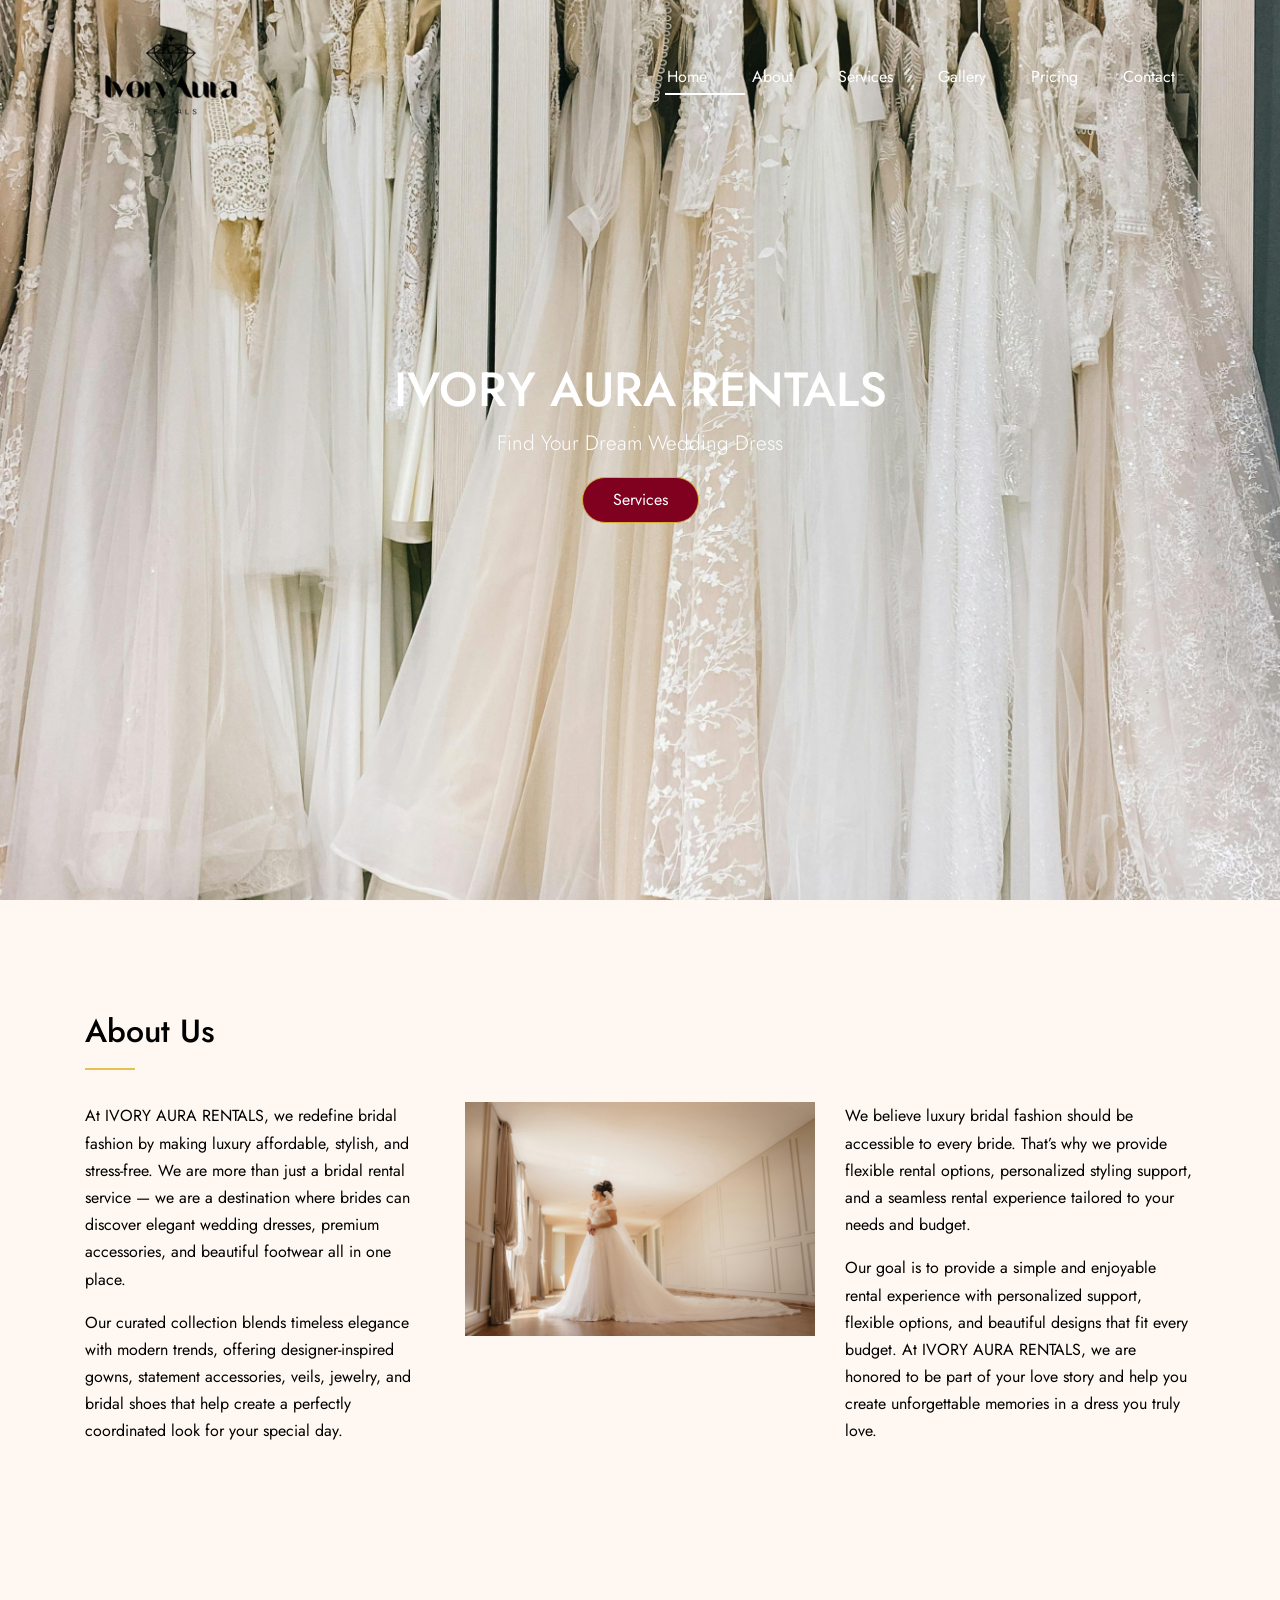
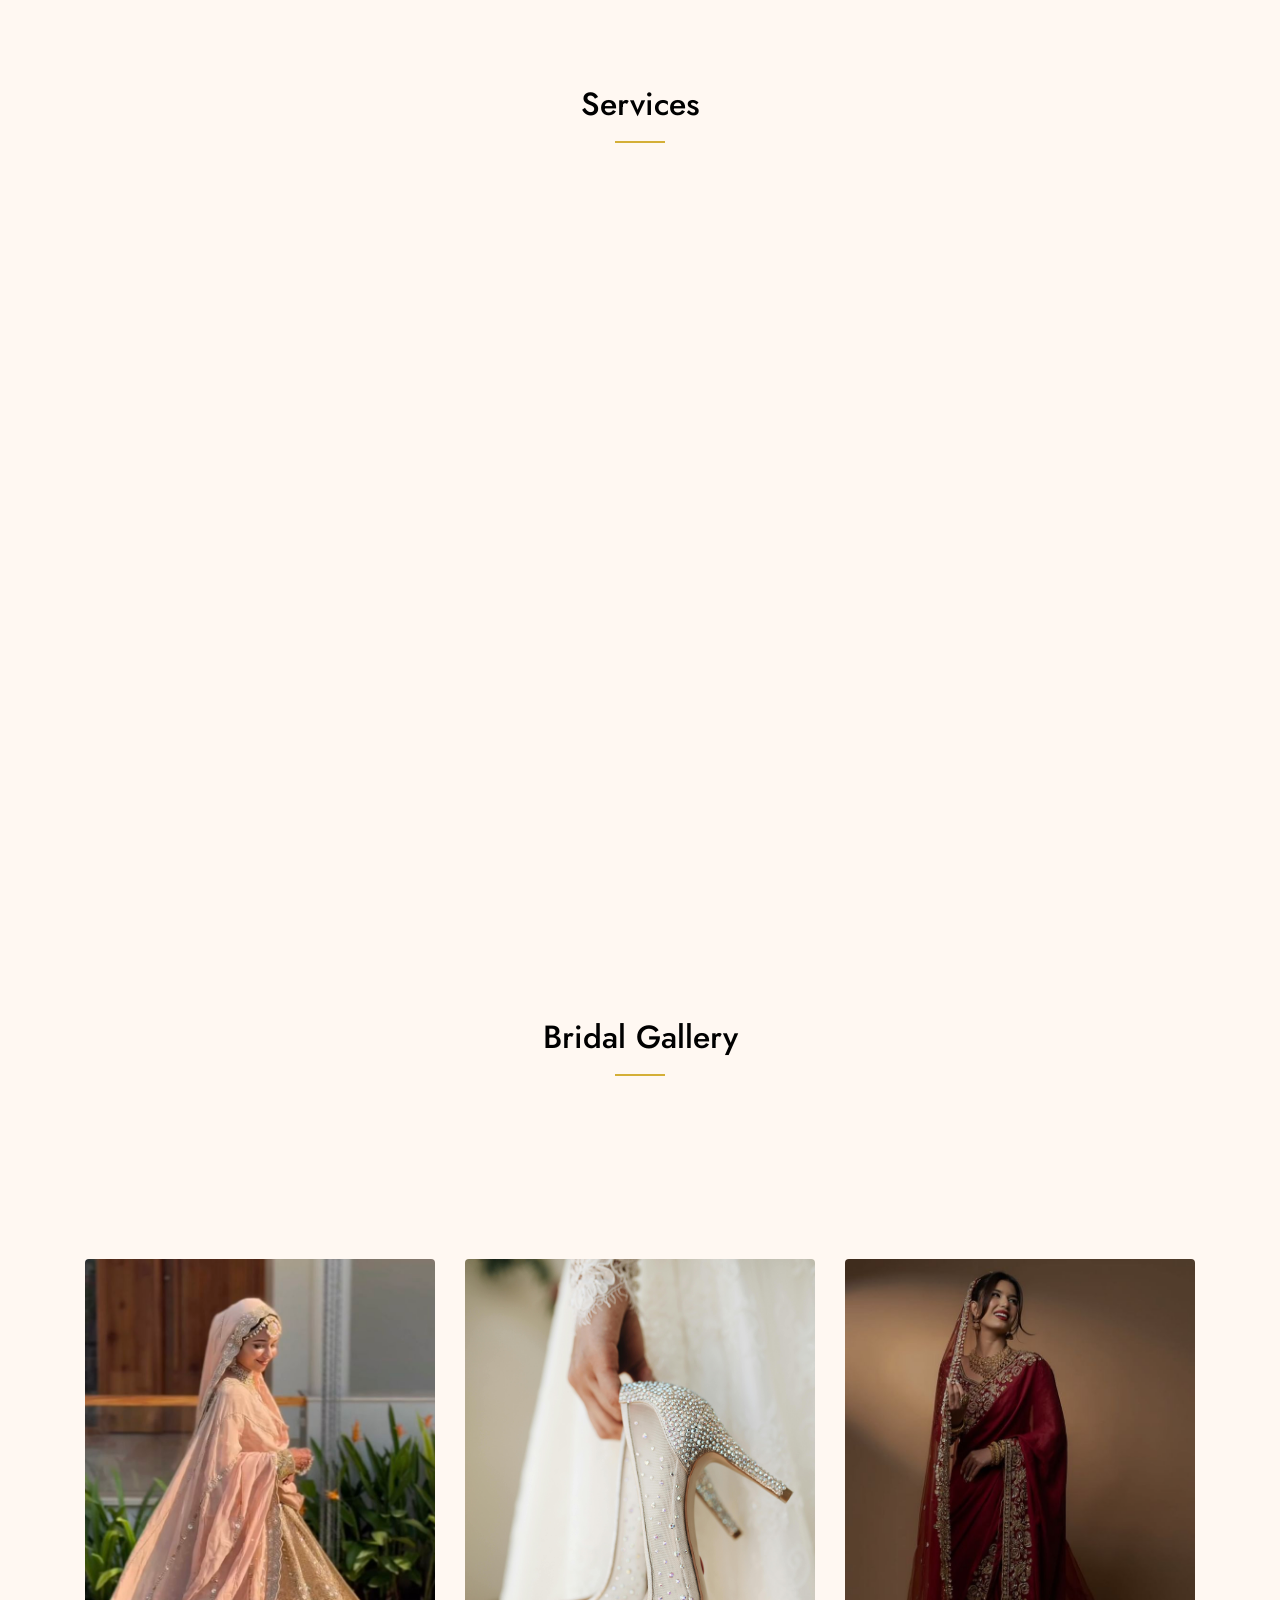
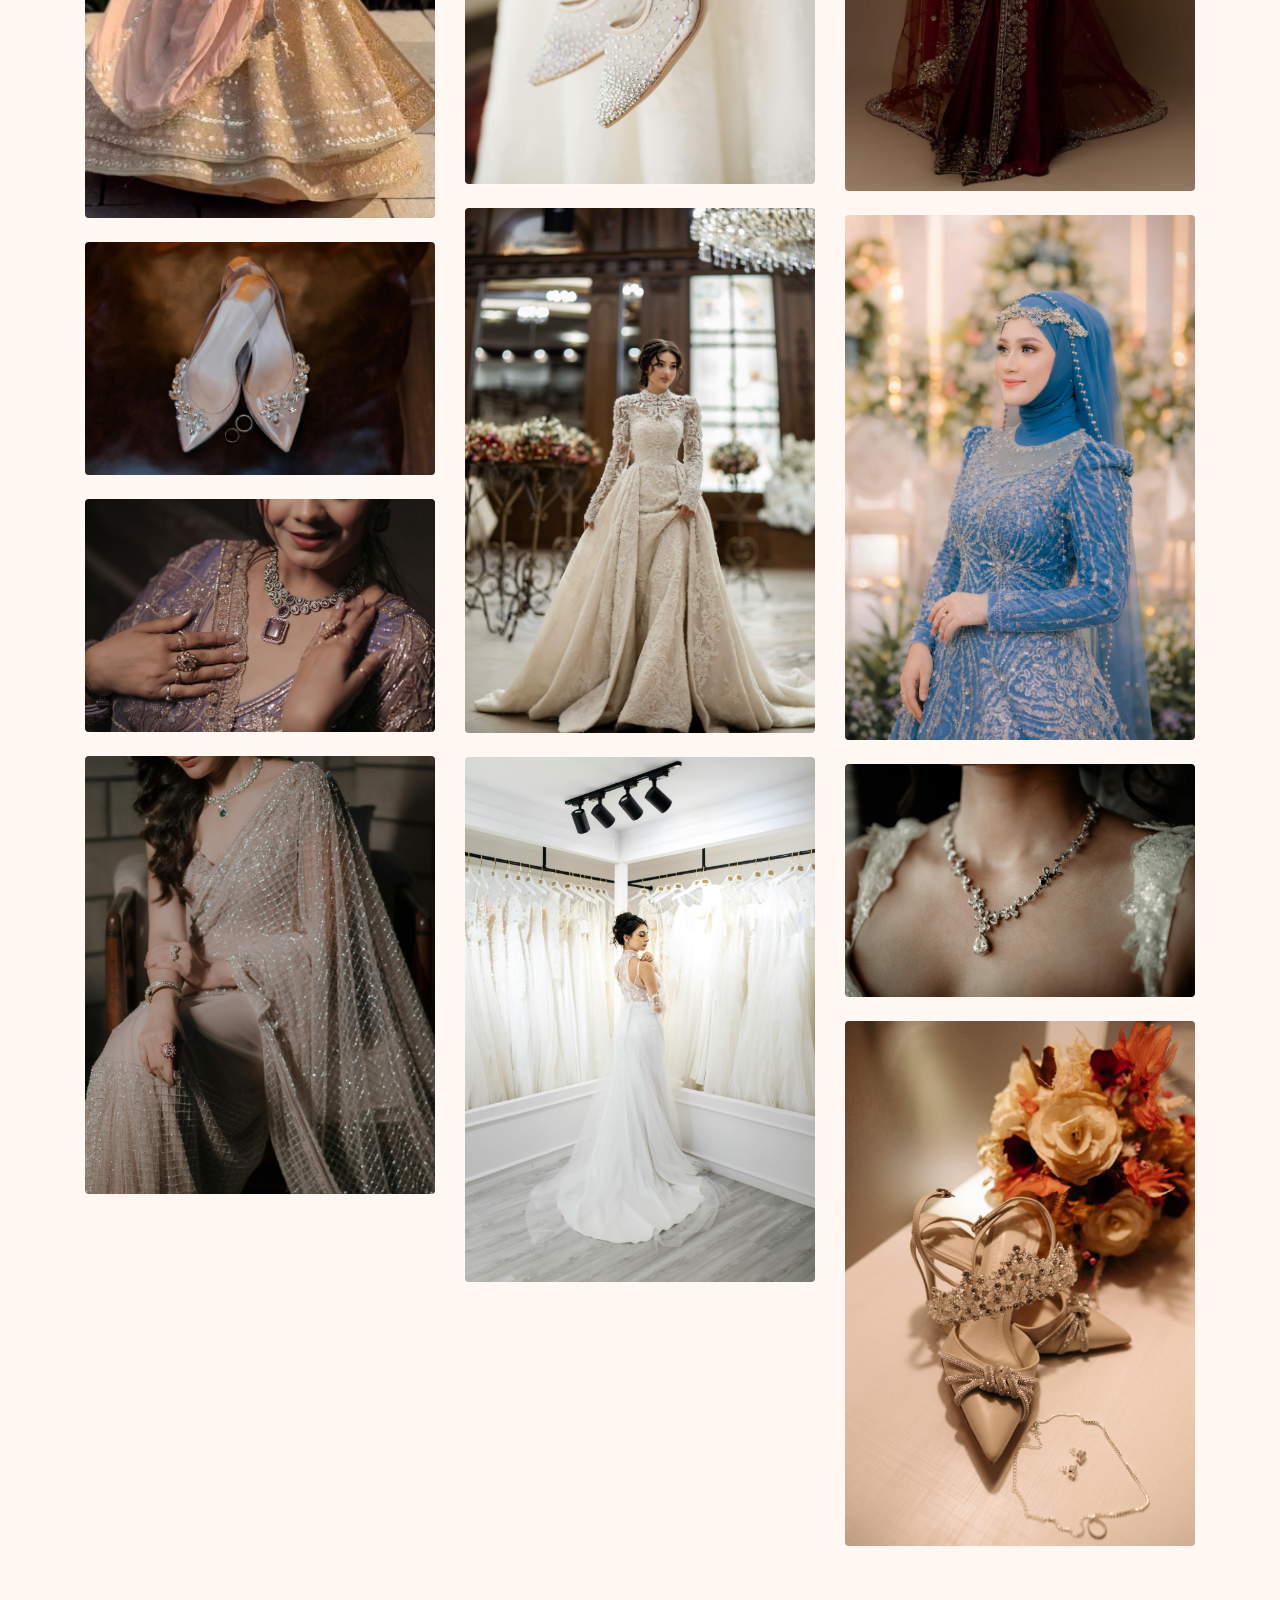
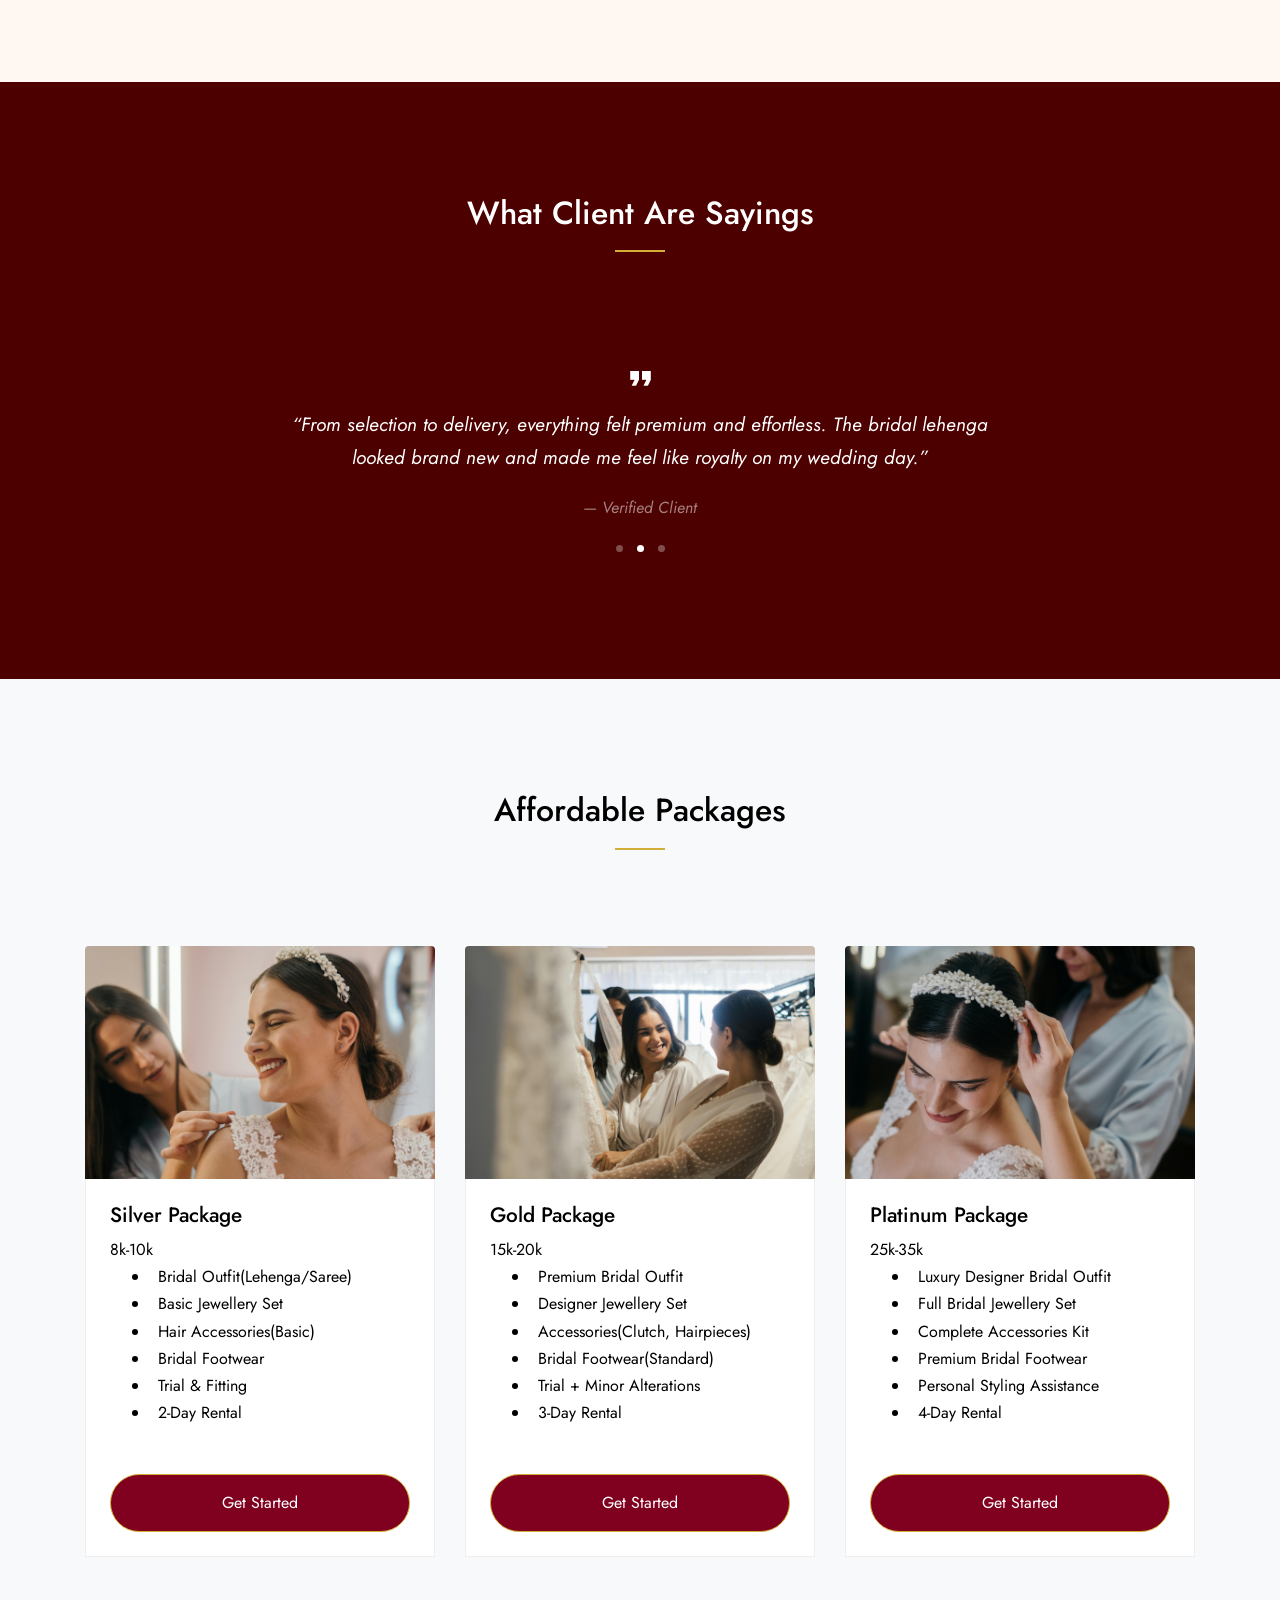
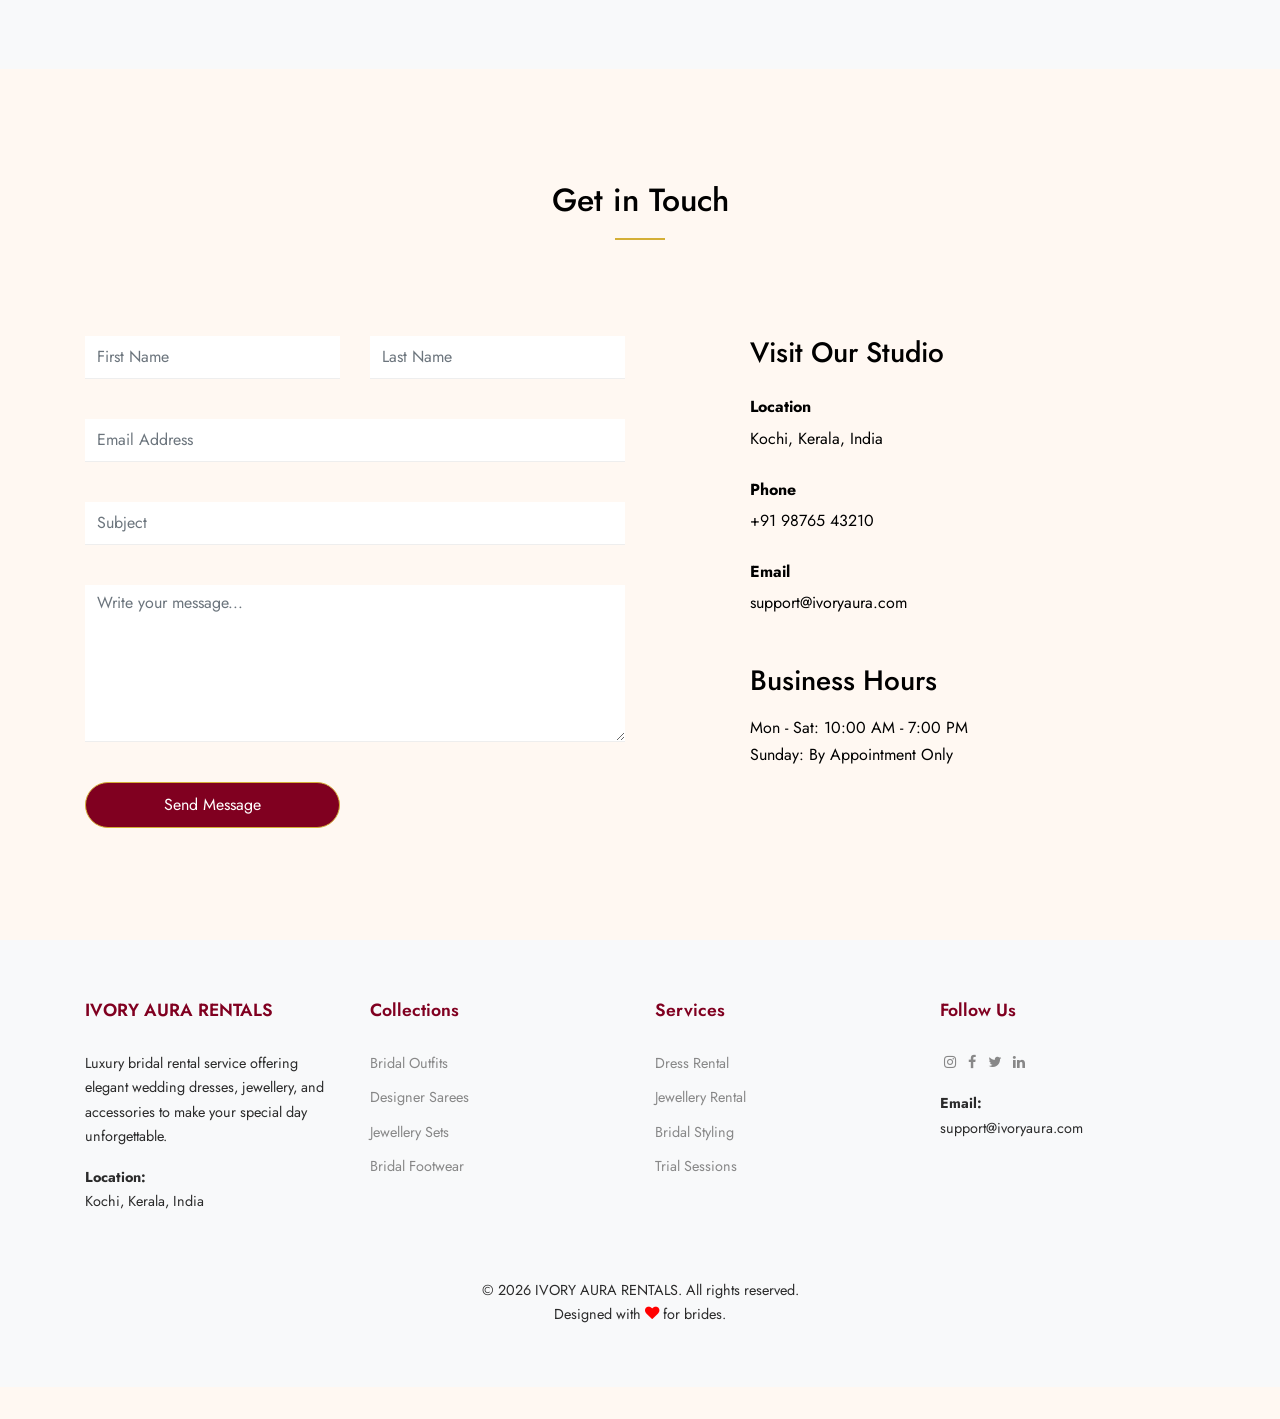
==== index.html @ ff96d2a5 "First commit" ====
<!doctype html>
<html lang="en">
  <head>
    <title>IVORY AURA RENTALS</title>
    <meta charset="utf-8">
    <meta name="viewport" content="width=device-width, initial-scale=1, shrink-to-fit=no">
    
    <link href="https://fonts.googleapis.com/css2?family=Jost:wght@400;700;900&display=swap" rel="stylesheet">
    <link rel="stylesheet" href="fonts/icomoon/style.css">

    <link rel="stylesheet" href="css/bootstrap/bootstrap.css">
    <link rel="stylesheet" href="css/jquery-ui.css">
    <link rel="stylesheet" href="css/owl.carousel.min.css">
    <link rel="stylesheet" href="css/owl.theme.default.min.css">
    <link rel="stylesheet" href="css/owl.theme.default.min.css">

    <link rel="stylesheet" href="css/jquery.fancybox.min.css">

    <link rel="stylesheet" href="css/bootstrap-datepicker.css">

    <link rel="stylesheet" href="fonts/flaticon/font/flaticon.css">

    <link rel="stylesheet" href="css/aos.css">

    <link rel="stylesheet" href="css/style.css">
    
  </head>
  <body data-spy="scroll" data-target=".site-navbar-target" data-offset="300">
  

  <div id="overlayer"></div>
  <div class="loader">
    <div class="spinner-border text-primary" role="status">
      <span class="sr-only">Loading...</span>
    </div>
  </div>


  <div class="site-wrap">

    <div class="site-mobile-menu site-navbar-target">
      <div class="site-mobile-menu-header">
        <div class="site-mobile-menu-close mt-3">
          <span class="icon-close2 js-menu-toggle"></span>
        </div>
      </div>
      <div class="site-mobile-menu-body"></div>
    </div>
   
    <header class="site-navbar py-4 js-sticky-header site-navbar-target" role="banner">

      <div class="container">
        <div class="row align-items-center justify-content-center">

          <div class="col-4">
            <h1 class="m-0 site-logo"><a href="index.html"> <img src="images/logo.png" width="150px"></a></h1>
          </div>

          <div class="col-8">
            <nav class="site-navigation position-relative text-right" role="navigation">
              <ul class="site-menu main-menu js-clone-nav mr-auto d-none d-lg-block">
                <li><a href="#home-section" class="nav-link">Home</a></li>
                <li><a href="#about-section" class="nav-link">About</a></li>
                <li><a href="#services-section" class="nav-link">Services</a></li>
                <li><a href="#projects-section" class="nav-link">Gallery</a></li>
                <li><a href="#blog-section" class="nav-link">Pricing</a></li>
                <li><a href="#contact-section" class="nav-link">Contact</a></li>
              </ul>
            </nav>


            <a href="#" class="d-inline-block d-lg-none site-menu-toggle js-menu-toggle float-right"><span class="icon-menu h3"></span></a>

          </div>

        
        </div>
      </div>
      
    </header>


    <div class="site-blocks-cover overlay bg-light" style="background-image: url('images/hero_bg_1.jpg'); " id="home-section">

      <div class="container">
        <div class="row justify-content-center">

          <div class="col-12 text-center align-self-center text-intro">
            <div class="row justify-content-center">
              <div class="col-lg-8">
                <h1 class="text-white" data-aos="fade-up" data-aos-delay="">IVORY AURA RENTALS</h1>
                <p class="lead text-white" data-aos="fade-up" data-aos-delay="100">Find Your Dream Wedding Dress</p>
                <p data-aos="fade-up" data-aos-delay="200"><a href="#services-section" class="btn smoothscroll btn-primary">Services</a></p>

              </div>
            </div>
          </div>
            
        </div>
      </div>

    </div>  

    

    <div class="site-section" id="about-section">
      <div class="container">
        <div class="row ">
          <div class="col-12 mb-4 position-relative">
            <h2 class="section-title">About Us</h2>
          </div>
          <div class="col-lg-4">
            <p>At IVORY AURA RENTALS, we redefine bridal fashion by making luxury affordable, stylish, and stress-free. We are more than just a bridal rental service — we are a destination where brides can discover elegant wedding dresses, premium accessories, and beautiful footwear all in one place.</p>

            <p>Our curated collection blends timeless elegance with modern trends, offering designer-inspired gowns, statement accessories, veils, jewelry, and bridal shoes that help create a perfectly coordinated look for your special day.</p>
          </div>
          <div class="col-lg-4">
            <img src="images/about.jpg" alt="Image" class="img-fluid">
          </div>
          <div class="col-lg-4">
            <p>We believe luxury bridal fashion should be accessible to every bride. That’s why we provide flexible rental options, personalized styling support, and a seamless rental experience tailored to your needs and budget.</p>

            <p>Our goal is to provide a simple and enjoyable rental experience with personalized support, flexible options, and beautiful designs that fit every budget. At IVORY AURA RENTALS, we are honored to be part of your love story and help you create unforgettable memories in a dress you truly love.</p>
          </div>
          
          
        </div>
      </div>
    </div>


    <div class="site-section" id="services-section">
      <div class="container">
        <div class="row ">
          <div class="col-12 mb-5 position-relative">
            <h2 class="section-title text-center mb-5">Services</h2>
          </div>
          
          <div class="col-md-6 mb-4" data-aos="fade-up" data-aos-delay="">
            <div class="service d-flex h-100">
              <div class="svg-icon">
                <img src="images/flaticon/svg/Guidance.png" alt="Image" class="img-fluid">
              </div>
              <div class="service-about">
                <h3>Bridal Care Guidance</h3>
                <p>Personalized bridal care tips to help you prepare for your big day with confidence, beauty, and comfort.</p>
              </div>
            </div>
          </div>

          <div class="col-md-6 mb-4" data-aos="fade-up" data-aos-delay="100">
            <div class="service d-flex h-100">
              <div class="svg-icon">
                <img src="images/flaticon/svg/customer.png" alt="Image" class="img-fluid">
              </div>
              <div class="service-about">
                <h3>Customer Supports</h3>
                <p>Dedicated support for bridal bookings, styling help, and wedding queries anytime you need.</p>
              </div>
            </div>
          </div>

          <div class="col-md-6 mb-4" data-aos="fade-up" data-aos-delay="">
            <div class="service d-flex h-100">
              <div class="svg-icon">
                <img src="images/flaticon/svg/Emergency.png" alt="Image" class="img-fluid">
              </div>
              <div class="service-about">
                <h3>Emergency Assistance</h3>
                <p>On-call bridal support for makeup, outfit fixes, and urgent styling needs on your wedding day.</p>
              </div>
            </div>
          </div>

          <div class="col-md-6 mb-4" data-aos="fade-up" data-aos-delay="100">
            <div class="service d-flex h-100">
              <div class="svg-icon">
                <img src="images/flaticon/svg/makeup.png" alt="Image" class="img-fluid maroon-icon">
              </div>
              <div class="service-about">
                <h3>Bridal Styling & Consultation</h3>
                <p>Expert bridal styling for makeup, jewellery, hair, and complete wedding looks.</p>
              </div>
            </div>
          </div>

          <div class="col-md-6 mb-4" data-aos="fade-up" data-aos-delay="">
            <div class="service d-flex h-100">
              <div class="svg-icon">
                <img src="images/flaticon/svg/dress.png" alt="Image" class="img-fluid">
              </div>
              <div class="service-about">
                <h3>Bridal Gown Rental</h3>
                <p>Choose from a curated collection of elegant wedding gowns designed to make you shine on your special day.</p>
              </div>
            </div>
          </div>

          <div class="col-md-6 mb-4" data-aos="fade-up" data-aos-delay="100">
            <div class="service d-flex h-100">
              <div class="svg-icon">
                <img src="images/flaticon/svg/necklace.png" alt="Image" class="img-fluid" width="100%">
              </div>
              <div class="service-about">
                <h3>Bridal Accessories</h3>
                <p>Complete your look with elegant accessories. From veils to jewelry, we offer everything you need to enhance your bridal outfit with perfect finishing touches.</p>
              </div>
            </div>
          </div>

        </div>
      </div>
    </div>


    <section class="site-section block__62272" id="projects-section">
      

      <div class="container">
        <div class="row mb-5">
          <div class="col-12 position-relative">
            <h2 class="section-title text-center mb-5">Bridal Gallery</h2>
          </div>
        </div>

        <div class="row justify-content-center mb-5" data-aos="fade">
          <div id="filters" class="filters text-center button-group col-md-7">
            <button class="btn btn-primary active" data-filter="*">All</button>
            <button class="btn btn-primary" data-filter=".web">Dresses</button>
            <button class="btn btn-primary" data-filter=".design">Jewelry</button>
            <button class="btn btn-primary" data-filter=".brand">Footwear</button>
          </div>
        </div>  
        
        <div id="posts" class="row no-gutter">
          <div class="item web col-6 col-sm-6 col-md-6 col-lg-4 col-xl-4 mb-4">
            <a href="images/img_5.jpg" class="item-wrap fancybox">
              <span class="icon-search2"></span>
              <img class="img-fluid" src="images/img_5.jpg">
            </a>
          </div>

          <div class="item brand col-6 col-sm-6 col-md-6 col-lg-4 col-xl-4 mb-4">
            <a href="images/img_6.jpg" class="item-wrap fancybox">
              <span class="icon-search2"></span>
              <img class="img-fluid" src="images/img_6.jpg">
            </a>
          </div>

          <div class="item web col-6 col-sm-6 col-md-6 col-lg-4 col-xl-4 mb-4">
            <a href="images/img_7.jpg" class="item-wrap fancybox">
              <span class="icon-search2"></span>
              <img class="img-fluid" src="images/img_7.jpg">
            </a>
          </div>

          <div class="item web col-6 col-sm-6 col-md-6 col-lg-4 col-xl-4 mb-4">
            <a href="images/img_1.jpg" class="item-wrap fancybox">
              <span class="icon-search2"></span>
              <img class="img-fluid" src="images/img_1.jpg">
            </a>
          </div>
          <div class="item web col-6 col-sm-6 col-md-6 col-lg-4 col-xl-4 mb-4">
            <a href="images/img_2.jpg" class="item-wrap fancybox">
              <span class="icon-search2"></span>
              <img class="img-fluid" src="images/img_2.jpg">
            </a>
          </div>

          <div class="item brand col-6 col-sm-6 col-md-6 col-lg-4 col-xl-4 mb-4">
            <a href="images/img_3.jpg" class="item-wrap fancybox">
              <span class="icon-search2"></span>
              <img class="img-fluid" src="images/img_3.jpg">
            </a>
          </div>

          <div class="item design col-6 col-sm-6 col-md-6 col-lg-4 col-xl-4 mb-4">

            <a href="images/img_4.jpg" class="item-wrap fancybox">
              <span class="icon-search2"></span>
              <img class="img-fluid" src="images/img_4.jpg">
            </a>

          </div>

          <div class="item design col-6 col-sm-6 col-md-6 col-lg-4 col-xl-4 mb-4">
            <a href="images/img_8.jpg" class="item-wrap fancybox">
              <span class="icon-search2"></span>
              <img class="img-fluid" src="images/img_8.jpg">
            </a>
          </div>

          <div class="item web col-6 col-sm-6 col-md-6 col-lg-4 col-xl-4 mb-4">
            <a href="images/img_9.jpg" class="item-wrap fancybox">
              <span class="icon-search2"></span>
              <img class="img-fluid" src="images/img_9.jpg">
            </a>
          </div>

          <div class="item design col-6 col-sm-6 col-md-6 col-lg-4 col-xl-4 mb-4">
            <a href="images/img_10.jpg" class="item-wrap fancybox">
              <span class="icon-search2"></span>
              <img class="img-fluid" src="images/img_10.jpg">
            </a>
          </div>

          <div class="item brand col-6 col-sm-6 col-md-6 col-lg-4 col-xl-4 mb-4">
            <a href="images/img_11.jpg" class="item-wrap fancybox">
              <span class="icon-search2"></span>
              <img class="img-fluid" src="images/img_11.jpg">
            </a>
          </div>

        </div>
      </div>

    </section>


    <section class="site-section bg-primary">
      <div class="container">
        <div class="row">
          <div class="col-12 mb-5 position-relative">
            <h2 class="section-title text-center mb-5 text-white">What Client Are Sayings</h2>
          </div>
        </div>
        <div class="owl-carousel slide-one-item">
          <div class="slide">
            <blockquote>
              <p>“The bridal outfit made my special day feel truly magical. The fit was perfect, the quality was outstanding, and the entire rental experience was smooth and stress-free.”</p>
              <p><cite>&mdash;  Happy Bride</cite></p>
            </blockquote>
          </div>
          <div class="slide">
            <blockquote>
              <p>“From selection to delivery, everything felt premium and effortless. The bridal lehenga looked brand new and made me feel like royalty on my wedding day.”</p>
              <p><cite>&mdash;  Verified Client</cite></p>
            </blockquote>
          </div>
          <div class="slide">
            <blockquote>
              <p>“I couldn’t have asked for a better bridal outfit. It was elegant, beautifully maintained, and made my wedding day unforgettable.”</p>
              <p><cite>&mdash; Bride Story</cite></p>
            </blockquote>
          </div>
        </div>
      </div>
    </section>

    
    <section class="site-section bg-light" id="blog-section">
      <div class="container">
        <div class="row">
          
          <div class="col-12 mb-5 position-relative">
            <h2 class="section-title text-center mb-5">Affordable Packages</h2>
          </div>

          <div class="col-md-6 mb-5 mb-lg-0 col-lg-4">
            <div class="blog_entry">
              <a href="single.html"><img src="images/blog_1.jpg" alt="Image" class="img-fluid"></a>
              <div class="p-4 bg-white">
                <h3><a href="single.html">Silver Package</a></h3>
              <span class="price"></span><span class="number">8k-10k</span>
                <ul class="pricing-text mb-5">
                  <li><span class="fa fa-check mr-2"></span>Bridal Outfit(Lehenga/Saree)</li>
                  <li><span class="fa fa-check mr-2"></span>Basic Jewellery Set</li>
                  <li><span class="fa fa-check mr-2"></span>Hair Accessories(Basic)</li>
                  <li><span class="fa fa-check mr-2"></span>Bridal Footwear</li>
                  <li><span class="fa fa-check mr-2"></span>Trial & Fitting</li>
                  <li><span class="fa fa-check mr-2"></span>2-Day Rental</li>
                </ul>
                 <a href="single.html" class="btn btn-primary d-block px-2 py-3">Get Started</a>
              </div>
            </div>
          </div>

          <div class="col-md-6 mb-5 mb-lg-0 col-lg-4">
            <div class="blog_entry">
              <a href="single.html"><img src="images/blog_2.jpg" alt="Image" class="img-fluid"></a>
              <div class="p-4 bg-white">
                <h3><a href="single.html">Gold Package</a></h3>
                <span class="price"></span><span class="number">15k-20k</span>
                 <ul class="pricing-text mb-5">
                  <li><span class="fa fa-check mr-2"></span>Premium Bridal Outfit</li>
                  <li><span class="fa fa-check mr-2"></span>Designer Jewellery Set</li>
                  <li><span class="fa fa-check mr-2"></span>Accessories(Clutch, Hairpieces)</li>
                  <li><span class="fa fa-check mr-2"></span>Bridal Footwear(Standard)</span></li>
                  <li><span class="fa fa-check mr-2"></span>Trial + Minor Alterations</span></li>
                   <li><span class="fa fa-check mr-2"></span>3-Day Rental</span></li>
                </ul>
                 <a href="single.html" class="btn btn-primary d-block px-2 py-3">Get Started</a>
              </div>
            </div>
          </div>

          <div class="col-md-6 mb-5 mb-lg-0 col-lg-4">
            <div class="blog_entry">
              <a href="single.html"><img src="images/blog_3.jpg" alt="Image" class="img-fluid"></a>
              <div class="p-4 bg-white">
                <h3><a href="single.html">Platinum Package</a></h3>
                <span class="price"></span><span class="number">25k-35k</span>
                
                <ul class="pricing-text mb-5">
                  <li><span class="fa fa-check mr-2"></span>Luxury Designer Bridal Outfit</li>
                  <li><span class="fa fa-check mr-2"></span>Full Bridal Jewellery Set</li>
                  <li><span class="fa fa-check mr-2"></span>Complete Accessories Kit</li>
                  <li><span class="fa fa-check mr-2"></span>Premium Bridal Footwear</li>
                  <li><span class="fa fa-check mr-2"></span>Personal Styling Assistance</li>
                  <li><span class="fa fa-check mr-2"></span>4-Day Rental</li>
                </ul>
            <a href="single.html" class="btn btn-primary d-block px-2 py-3">Get Started</a>
                
              </div>
            </div>
          </div>
        </div>
      </div>
    </section>


   <section class="site-section" id="contact-section">
  <div class="container">

    <!-- Title -->
    <div class="row">
      <div class="col-12 mb-5 position-relative">
        <h2 class="section-title text-center mb-5">Get in Touch</h2>
      </div>
    </div>

    <div class="row justify-content-between">

      <!-- Contact Form -->
      <div class="col-lg-6">
        <form action="#" class="form">

          <div class="row mb-4">
            <div class="form-group col-6">
              <input type="text" class="form-control" placeholder="First Name">
            </div>
            <div class="form-group col-6">
              <input type="text" class="form-control" placeholder="Last Name">
            </div>
          </div>

          <div class="row mb-4">
            <div class="form-group col-12">
              <input type="email" class="form-control" placeholder="Email Address">
            </div>
          </div>

          <div class="row mb-4">
            <div class="form-group col-12">
              <input type="text" class="form-control" placeholder="Subject">
            </div>
          </div>

          <div class="row mb-4">
            <div class="form-group col-12">
              <textarea class="form-control" rows="6" placeholder="Write your message..."></textarea>
            </div>
          </div>

          <div class="row">
            <div class="col-md-6">
              <input type="submit" class="btn btn-primary btn-block" value="Send Message">
            </div>
          </div>

        </form>
      </div>

      <!-- Contact Info -->
      <div class="col-lg-5">

        <h3 class="mb-4">Visit Our Studio</h3>

        <ul class="list-unstyled mb-5">
          <li class="mb-4">
            <strong class="d-block mb-1">Location</strong>
            <span>Kochi, Kerala, India</span>
          </li>

          <li class="mb-4">
            <strong class="d-block mb-1">Phone</strong>
            <span>+91 98765 43210</span>
          </li>

          <li class="mb-4">
            <strong class="d-block mb-1">Email</strong>
            <span>support@ivoryaura.com</span>
          </li>
        </ul>

        <h3 class="mb-3">Business Hours</h3>
        <ul class="list-unstyled">
          <li>Mon - Sat: 10:00 AM - 7:00 PM</li>
          <li>Sunday: By Appointment Only</li>
        </ul>

      </div>

    </div>

  </div>
</section>

   <footer class="site-section bg-light footer">
  <div class="container">

    <div class="row mb-5">

      <!-- Brand / Info -->
      <div class="col-md-3">
        <h3 class="footer-title">IVORY AURA RENTALS</h3>
        <p>
          Luxury bridal rental service offering elegant wedding dresses, jewellery,
          and accessories to make your special day unforgettable.
        </p>
        <p>
          <strong>Location:</strong><br>
          Kochi, Kerala, India
        </p>
      </div>

      <!-- Collections -->
      <div class="col-md-3">
        <h3 class="footer-title">Collections</h3>
        <ul class="list-unstyled">
          <li><a href="#">Bridal Outfits</a></li>
          <li><a href="#">Designer Sarees</a></li>
          <li><a href="#">Jewellery Sets</a></li>
          <li><a href="#">Bridal Footwear</a></li>
        </ul>
      </div>

      <!-- Services -->
      <div class="col-md-3">
        <h3 class="footer-title">Services</h3>
        <ul class="list-unstyled">
          <li><a href="#">Dress Rental</a></li>
          <li><a href="#">Jewellery Rental</a></li>
          <li><a href="#">Bridal Styling</a></li>
          <li><a href="#">Trial Sessions</a></li>
        </ul>
      </div>

      <!-- Contact / Social -->
      <div class="col-md-3">
        <h3 class="footer-title">Follow Us</h3>

        <div class="mb-3">
          <a href="#" class="social-circle m-1"><span class="icon-instagram"></span></a>
          <a href="#" class="social-circle m-1"><span class="icon-facebook"></span></a>
          <a href="#" class="social-circle m-1"><span class="icon-twitter"></span></a>
          <a href="#" class="social-circle m-1"><span class="icon-linkedin"></span></a>
        </div>

        <p>
          <strong>Email:</strong><br>
          support@ivoryaura.com
        </p>
      </div>

    </div>

    <!-- Bottom Copyright -->
    <div class="row">
      <div class="col-12 text-center">
        <p class="mb-0">
          © <script>document.write(new Date().getFullYear());</script>
          IVORY AURA RENTALS. All rights reserved. <br>
          Designed with <i class="icon-heart" style="color:red;"></i> for brides.
        </p>
      </div>
    </div>

  </div>
</footer>
  </div> <!-- .site-wrap -->

  <script src="js/jquery-3.3.1.min.js"></script>
  <script src="js/jquery-ui.js"></script>
  <script src="js/popper.min.js"></script>
  <script src="js/bootstrap.min.js"></script>
  <script src="js/owl.carousel.min.js"></script>
  <script src="js/jquery.easing.1.3.js"></script>
  <script src="js/aos.js"></script>
  <script src="js/jquery.fancybox.min.js"></script>
  <script src="js/jquery.sticky.js"></script>
  <script src="js/isotope.pkgd.min.js"></script>

  
  <script src="js/main.js"></script>
  </body>
</html>
---- fonts/icomoon/style.css ----
@font-face {
  font-family: 'icomoon';
  src:  url('fonts/icomoon.eot?10si43');
  src:  url('fonts/icomoon.eot?10si43#iefix') format('embedded-opentype'),
    url('fonts/icomoon.ttf?10si43') format('truetype'),
    url('fonts/icomoon.woff?10si43') format('woff'),
    url('fonts/icomoon.svg?10si43#icomoon') format('svg');
  font-weight: normal;
  font-style: normal;
}

[class^="icon-"], [class*=" icon-"] {
  /* use !important to prevent issues with browser extensions that change fonts */
  font-family: 'icomoon' !important;
  speak: none;
  font-style: normal;
  font-weight: normal;
  font-variant: normal;
  text-transform: none;
  line-height: 1;

  /* Better Font Rendering =========== */
  -webkit-font-smoothing: antialiased;
  -moz-osx-font-smoothing: grayscale;
}

.icon-asterisk:before {
  content: "\f069";
}
.icon-plus:before {
  content: "\f067";
}
.icon-question:before {
  content: "\f128";
}
.icon-minus:before {
  content: "\f068";
}
.icon-glass:before {
  content: "\f000";
}
.icon-music:before {
  content: "\f001";
}
.icon-search:before {
  content: "\f002";
}
.icon-envelope-o:before {
  content: "\f003";
}
.icon-heart:before {
  content: "\f004";
}
.icon-star:before {
  content: "\f005";
}
.icon-star-o:before {
  content: "\f006";
}
.icon-user:before {
  content: "\f007";
}
.icon-film:before {
  content: "\f008";
}
.icon-th-large:before {
  content: "\f009";
}
.icon-th:before {
  content: "\f00a";
}
.icon-th-list:before {
  content: "\f00b";
}
.icon-check:before {
  content: "\f00c";
}
.icon-close:before {
  content: "\f00d";
}
.icon-remove:before {
  content: "\f00d";
}
.icon-times:before {
  content: "\f00d";
}
.icon-search-plus:before {
  content: "\f00e";
}
.icon-search-minus:before {
  content: "\f010";
}
.icon-power-off:before {
  content: "\f011";
}
.icon-signal:before {
  content: "\f012";
}
.icon-cog:before {
  content: "\f013";
}
.icon-gear:before {
  content: "\f013";
}
.icon-trash-o:before {
  content: "\f014";
}
.icon-home:before {
  content: "\f015";
}
.icon-file-o:before {
  content: "\f016";
}
.icon-clock-o:before {
  content: "\f017";
}
.icon-road:before {
  content: "\f018";
}
.icon-download:before {
  content: "\f019";
}
.icon-arrow-circle-o-down:before {
  content: "\f01a";
}
.icon-arrow-circle-o-up:before {
  content: "\f01b";
}
.icon-inbox:before {
  content: "\f01c";
}
.icon-play-circle-o:before {
  content: "\f01d";
}
.icon-repeat:before {
  content: "\f01e";
}
.icon-rotate-right:before {
  content: "\f01e";
}
.icon-refresh:before {
  content: "\f021";
}
.icon-list-alt:before {
  content: "\f022";
}
.icon-lock:before {
  content: "\f023";
}
.icon-flag:before {
  content: "\f024";
}
.icon-headphones:before {
  content: "\f025";
}
.icon-volume-off:before {
  content: "\f026";
}
.icon-volume-down:before {
  content: "\f027";
}
.icon-volume-up:before {
  content: "\f028";
}
.icon-qrcode:before {
  content: "\f029";
}
.icon-barcode:before {
  content: "\f02a";
}
.icon-tag:before {
  content: "\f02b";
}
.icon-tags:before {
  content: "\f02c";
}
.icon-book:before {
  content: "\f02d";
}
.icon-bookmark:before {
  content: "\f02e";
}
.icon-print:before {
  content: "\f02f";
}
.icon-camera:before {
  content: "\f030";
}
.icon-font:before {
  content: "\f031";
}
.icon-bold:before {
  content: "\f032";
}
.icon-italic:before {
  content: "\f033";
}
.icon-text-height:before {
  content: "\f034";
}
.icon-text-width:before {
  content: "\f035";
}
.icon-align-left:before {
  content: "\f036";
}
.icon-align-center:before {
  content: "\f037";
}
.icon-align-right:before {
  content: "\f038";
}
.icon-align-justify:before {
  content: "\f039";
}
.icon-list:before {
  content: "\f03a";
}
.icon-dedent:before {
  content: "\f03b";
}
.icon-outdent:before {
  content: "\f03b";
}
.icon-indent:before {
  content: "\f03c";
}
.icon-video-camera:before {
  content: "\f03d";
}
.icon-image:before {
  content: "\f03e";
}
.icon-photo:before {
  content: "\f03e";
}
.icon-picture-o:before {
  content: "\f03e";
}
.icon-pencil:before {
  content: "\f040";
}
.icon-map-marker:before {
  content: "\f041";
}
.icon-adjust:before {
  content: "\f042";
}
.icon-tint:before {
  content: "\f043";
}
.icon-edit:before {
  content: "\f044";
}
.icon-pencil-square-o:before {
  content: "\f044";
}
.icon-share-square-o:before {
  content: "\f045";
}
.icon-check-square-o:before {
  content: "\f046";
}
.icon-arrows:before {
  content: "\f047";
}
.icon-step-backward:before {
  content: "\f048";
}
.icon-fast-backward:before {
  content: "\f049";
}
.icon-backward:before {
  content: "\f04a";
}
.icon-play:before {
  content: "\f04b";
}
.icon-pause:before {
  content: "\f04c";
}
.icon-stop:before {
  content: "\f04d";
}
.icon-forward:before {
  content: "\f04e";
}
.icon-fast-forward:before {
  content: "\f050";
}
.icon-step-forward:before {
  content: "\f051";
}
.icon-eject:before {
  content: "\f052";
}
.icon-chevron-left:before {
  content: "\f053";
}
.icon-chevron-right:before {
  content: "\f054";
}
.icon-plus-circle:before {
  content: "\f055";
}
.icon-minus-circle:before {
  content: "\f056";
}
.icon-times-circle:before {
  content: "\f057";
}
.icon-check-circle:before {
  content: "\f058";
}
.icon-question-circle:before {
  content: "\f059";
}
.icon-info-circle:before {
  content: "\f05a";
}
.icon-crosshairs:before {
  content: "\f05b";
}
.icon-times-circle-o:before {
  content: "\f05c";
}
.icon-check-circle-o:before {
  content: "\f05d";
}
.icon-ban:before {
  content: "\f05e";
}
.icon-arrow-left:before {
  content: "\f060";
}
.icon-arrow-right:before {
  content: "\f061";
}
.icon-arrow-up:before {
  content: "\f062";
}
.icon-arrow-down:before {
  content: "\f063";
}
.icon-mail-forward:before {
  content: "\f064";
}
.icon-share:before {
  content: "\f064";
}
.icon-expand:before {
  content: "\f065";
}
.icon-compress:before {
  content: "\f066";
}
.icon-exclamation-circle:before {
  content: "\f06a";
}
.icon-gift:before {
  content: "\f06b";
}
.icon-leaf:before {
  content: "\f06c";
}
.icon-fire:before {
  content: "\f06d";
}
.icon-eye:before {
  content: "\f06e";
}
.icon-eye-slash:before {
  content: "\f070";
}
.icon-exclamation-triangle:before {
  content: "\f071";
}
.icon-warning:before {
  content: "\f071";
}
.icon-plane:before {
  content: "\f072";
}
.icon-calendar:before {
  content: "\f073";
}
.icon-random:before {
  content: "\f074";
}
.icon-comment:before {
  content: "\f075";
}
.icon-magnet:before {
  content: "\f076";
}
.icon-chevron-up:before {
  content: "\f077";
}
.icon-chevron-down:before {
  content: "\f078";
}
.icon-retweet:before {
  content: "\f079";
}
.icon-shopping-cart:before {
  content: "\f07a";
}
.icon-folder:before {
  content: "\f07b";
}
.icon-folder-open:before {
  content: "\f07c";
}
.icon-arrows-v:before {
  content: "\f07d";
}
.icon-arrows-h:before {
  content: "\f07e";
}
.icon-bar-chart:before {
  content: "\f080";
}
.icon-bar-chart-o:before {
  content: "\f080";
}
.icon-twitter-square:before {
  content: "\f081";
}
.icon-facebook-square:before {
  content: "\f082";
}
.icon-camera-retro:before {
  content: "\f083";
}
.icon-key:before {
  content: "\f084";
}
.icon-cogs:before {
  content: "\f085";
}
.icon-gears:before {
  content: "\f085";
}
.icon-comments:before {
  content: "\f086";
}
.icon-thumbs-o-up:before {
  content: "\f087";
}
.icon-thumbs-o-down:before {
  content: "\f088";
}
.icon-star-half:before {
  content: "\f089";
}
.icon-heart-o:before {
  content: "\f08a";
}
.icon-sign-out:before {
  content: "\f08b";
}
.icon-linkedin-square:before {
  content: "\f08c";
}
.icon-thumb-tack:before {
  content: "\f08d";
}
.icon-external-link:before {
  content: "\f08e";
}
.icon-sign-in:before {
  content: "\f090";
}
.icon-trophy:before {
  content: "\f091";
}
.icon-github-square:before {
  content: "\f092";
}
.icon-upload:before {
  content: "\f093";
}
.icon-lemon-o:before {
  content: "\f094";
}
.icon-phone:before {
  content: "\f095";
}
.icon-square-o:before {
  content: "\f096";
}
.icon-bookmark-o:before {
  content: "\f097";
}
.icon-phone-square:before {
  content: "\f098";
}
.icon-twitter:before {
  content: "\f099";
}
.icon-facebook:before {
  content: "\f09a";
}
.icon-facebook-f:before {
  content: "\f09a";
}
.icon-github:before {
  content: "\f09b";
}
.icon-unlock:before {
  content: "\f09c";
}
.icon-credit-card:before {
  content: "\f09d";
}
.icon-feed:before {
  content: "\f09e";
}
.icon-rss:before {
  content: "\f09e";
}
.icon-hdd-o:before {
  content: "\f0a0";
}
.icon-bullhorn:before {
  content: "\f0a1";
}
.icon-bell-o:before {
  content: "\f0a2";
}
.icon-certificate:before {
  content: "\f0a3";
}
.icon-hand-o-right:before {
  content: "\f0a4";
}
.icon-hand-o-left:before {
  content: "\f0a5";
}
.icon-hand-o-up:before {
  content: "\f0a6";
}
.icon-hand-o-down:before {
  content: "\f0a7";
}
.icon-arrow-circle-left:before {
  content: "\f0a8";
}
.icon-arrow-circle-right:before {
  content: "\f0a9";
}
.icon-arrow-circle-up:before {
  content: "\f0aa";
}
.icon-arrow-circle-down:before {
  content: "\f0ab";
}
.icon-globe:before {
  content: "\f0ac";
}
.icon-wrench:before {
  content: "\f0ad";
}
.icon-tasks:before {
  content: "\f0ae";
}
.icon-filter:before {
  content: "\f0b0";
}
.icon-briefcase:before {
  content: "\f0b1";
}
.icon-arrows-alt:before {
  content: "\f0b2";
}
.icon-group:before {
  content: "\f0c0";
}
.icon-users:before {
  content: "\f0c0";
}
.icon-chain:before {
  content: "\f0c1";
}
.icon-link:before {
  content: "\f0c1";
}
.icon-cloud:before {
  content: "\f0c2";
}
.icon-flask:before {
  content: "\f0c3";
}
.icon-cut:before {
  content: "\f0c4";
}
.icon-scissors:before {
  content: "\f0c4";
}
.icon-copy:before {
  content: "\f0c5";
}
.icon-files-o:before {
  content: "\f0c5";
}
.icon-paperclip:before {
  content: "\f0c6";
}
.icon-floppy-o:before {
  content: "\f0c7";
}
.icon-save:before {
  content: "\f0c7";
}
.icon-square:before {
  content: "\f0c8";
}
.icon-bars:before {
  content: "\f0c9";
}
.icon-navicon:before {
  content: "\f0c9";
}
.icon-reorder:before {
  content: "\f0c9";
}
.icon-list-ul:before {
  content: "\f0ca";
}
.icon-list-ol:before {
  content: "\f0cb";
}
.icon-strikethrough:before {
  content: "\f0cc";
}
.icon-underline:before {
  content: "\f0cd";
}
.icon-table:before {
  content: "\f0ce";
}
.icon-magic:before {
  content: "\f0d0";
}
.icon-truck:before {
  content: "\f0d1";
}
.icon-pinterest:before {
  content: "\f0d2";
}
.icon-pinterest-square:before {
  content: "\f0d3";
}
.icon-google-plus-square:before {
  content: "\f0d4";
}
.icon-google-plus:before {
  content: "\f0d5";
}
.icon-money:before {
  content: "\f0d6";
}
.icon-caret-down:before {
  content: "\f0d7";
}
.icon-caret-up:before {
  content: "\f0d8";
}
.icon-caret-left:before {
  content: "\f0d9";
}
.icon-caret-right:before {
  content: "\f0da";
}
.icon-columns:before {
  content: "\f0db";
}
.icon-sort:before {
  content: "\f0dc";
}
.icon-unsorted:before {
  content: "\f0dc";
}
.icon-sort-desc:before {
  content: "\f0dd";
}
.icon-sort-down:before {
  content: "\f0dd";
}
.icon-sort-asc:before {
  content: "\f0de";
}
.icon-sort-up:before {
  content: "\f0de";
}
.icon-envelope:before {
  content: "\f0e0";
}
.icon-linkedin:before {
  content: "\f0e1";
}
.icon-rotate-left:before {
  content: "\f0e2";
}
.icon-undo:before {
  content: "\f0e2";
}
.icon-gavel:before {
  content: "\f0e3";
}
.icon-legal:before {
  content: "\f0e3";
}
.icon-dashboard:before {
  content: "\f0e4";
}
.icon-tachometer:before {
  content: "\f0e4";
}
.icon-comment-o:before {
  content: "\f0e5";
}
.icon-comments-o:before {
  content: "\f0e6";
}
.icon-bolt:before {
  content: "\f0e7";
}
.icon-flash:before {
  content: "\f0e7";
}
.icon-sitemap:before {
  content: "\f0e8";
}
.icon-umbrella:before {
  content: "\f0e9";
}
.icon-clipboard:before {
  content: "\f0ea";
}
.icon-paste:before {
  content: "\f0ea";
}
.icon-lightbulb-o:before {
  content: "\f0eb";
}
.icon-exchange:before {
  content: "\f0ec";
}
.icon-cloud-download:before {
  content: "\f0ed";
}
.icon-cloud-upload:before {
  content: "\f0ee";
}
.icon-user-md:before {
  content: "\f0f0";
}
.icon-stethoscope:before {
  content: "\f0f1";
}
.icon-suitcase:before {
  content: "\f0f2";
}
.icon-bell:before {
  content: "\f0f3";
}
.icon-coffee:before {
  content: "\f0f4";
}
.icon-cutlery:before {
  content: "\f0f5";
}
.icon-file-text-o:before {
  content: "\f0f6";
}
.icon-building-o:before {
  content: "\f0f7";
}
.icon-hospital-o:before {
  content: "\f0f8";
}
.icon-ambulance:before {
  content: "\f0f9";
}
.icon-medkit:before {
  content: "\f0fa";
}
.icon-fighter-jet:before {
  content: "\f0fb";
}
.icon-beer:before {
  content: "\f0fc";
}
.icon-h-square:before {
  content: "\f0fd";
}
.icon-plus-square:before {
  content: "\f0fe";
}
.icon-angle-double-left:before {
  content: "\f100";
}
.icon-angle-double-right:before {
  content: "\f101";
}
.icon-angle-double-up:before {
  content: "\f102";
}
.icon-angle-double-down:before {
  content: "\f103";
}
.icon-angle-left:before {
  content: "\f104";
}
.icon-angle-right:before {
  content: "\f105";
}
.icon-angle-up:before {
  content: "\f106";
}
.icon-angle-down:before {
  content: "\f107";
}
.icon-desktop:before {
  content: "\f108";
}
.icon-laptop:before {
  content: "\f109";
}
.icon-tablet:before {
  content: "\f10a";
}
.icon-mobile:before {
  content: "\f10b";
}
.icon-mobile-phone:before {
  content: "\f10b";
}
.icon-circle-o:before {
  content: "\f10c";
}
.icon-quote-left:before {
  content: "\f10d";
}
.icon-quote-right:before {
  content: "\f10e";
}
.icon-spinner:before {
  content: "\f110";
}
.icon-circle:before {
  content: "\f111";
}
.icon-mail-reply:before {
  content: "\f112";
}
.icon-reply:before {
  content: "\f112";
}
.icon-github-alt:before {
  content: "\f113";
}
.icon-folder-o:before {
  content: "\f114";
}
.icon-folder-open-o:before {
  content: "\f115";
}
.icon-smile-o:before {
  content: "\f118";
}
.icon-frown-o:before {
  content: "\f119";
}
.icon-meh-o:before {
  content: "\f11a";
}
.icon-gamepad:before {
  content: "\f11b";
}
.icon-keyboard-o:before {
  content: "\f11c";
}
.icon-flag-o:before {
  content: "\f11d";
}
.icon-flag-checkered:before {
  content: "\f11e";
}
.icon-terminal:before {
  content: "\f120";
}
.icon-code:before {
  content: "\f121";
}
.icon-mail-reply-all:before {
  content: "\f122";
}
.icon-reply-all:before {
  content: "\f122";
}
.icon-star-half-empty:before {
  content: "\f123";
}
.icon-star-half-full:before {
  content: "\f123";
}
.icon-star-half-o:before {
  content: "\f123";
}
.icon-location-arrow:before {
  content: "\f124";
}
.icon-crop:before {
  content: "\f125";
}
.icon-code-fork:before {
  content: "\f126";
}
.icon-chain-broken:before {
  content: "\f127";
}
.icon-unlink:before {
  content: "\f127";
}
.icon-info:before {
  content: "\f129";
}
.icon-exclamation:before {
  content: "\f12a";
}
.icon-superscript:before {
  content: "\f12b";
}
.icon-subscript:before {
  content: "\f12c";
}
.icon-eraser:before {
  content: "\f12d";
}
.icon-puzzle-piece:before {
  content: "\f12e";
}
.icon-microphone:before {
  content: "\f130";
}
.icon-microphone-slash:before {
  content: "\f131";
}
.icon-shield:before {
  content: "\f132";
}
.icon-calendar-o:before {
  content: "\f133";
}
.icon-fire-extinguisher:before {
  content: "\f134";
}
.icon-rocket:before {
  content: "\f135";
}
.icon-maxcdn:before {
  content: "\f136";
}
.icon-chevron-circle-left:before {
  content: "\f137";
}
.icon-chevron-circle-right:before {
  content: "\f138";
}
.icon-chevron-circle-up:before {
  content: "\f139";
}
.icon-chevron-circle-down:before {
  content: "\f13a";
}
.icon-html5:before {
  content: "\f13b";
}
.icon-css3:before {
  content: "\f13c";
}
.icon-anchor:before {
  content: "\f13d";
}
.icon-unlock-alt:before {
  content: "\f13e";
}
.icon-bullseye:before {
  content: "\f140";
}
.icon-ellipsis-h:before {
  content: "\f141";
}
.icon-ellipsis-v:before {
  content: "\f142";
}
.icon-rss-square:before {
  content: "\f143";
}
.icon-play-circle:before {
  content: "\f144";
}
.icon-ticket:before {
  content: "\f145";
}
.icon-minus-square:before {
  content: "\f146";
}
.icon-minus-square-o:before {
  content: "\f147";
}
.icon-level-up:before {
  content: "\f148";
}
.icon-level-down:before {
  content: "\f149";
}
.icon-check-square:before {
  content: "\f14a";
}
.icon-pencil-square:before {
  content: "\f14b";
}
.icon-external-link-square:before {
  content: "\f14c";
}
.icon-share-square:before {
  content: "\f14d";
}
.icon-compass:before {
  content: "\f14e";
}
.icon-caret-square-o-down:before {
  content: "\f150";
}
.icon-toggle-down:before {
  content: "\f150";
}
.icon-caret-square-o-up:before {
  content: "\f151";
}
.icon-toggle-up:before {
  content: "\f151";
}
.icon-caret-square-o-right:before {
  content: "\f152";
}
.icon-toggle-right:before {
  content: "\f152";
}
.icon-eur:before {
  content: "\f153";
}
.icon-euro:before {
  content: "\f153";
}
.icon-gbp:before {
  content: "\f154";
}
.icon-dollar:before {
  content: "\f155";
}
.icon-usd:before {
  content: "\f155";
}
.icon-inr:before {
  content: "\f156";
}
.icon-rupee:before {
  content: "\f156";
}
.icon-cny:before {
  content: "\f157";
}
.icon-jpy:before {
  content: "\f157";
}
.icon-rmb:before {
  content: "\f157";
}
.icon-yen:before {
  content: "\f157";
}
.icon-rouble:before {
  content: "\f158";
}
.icon-rub:before {
  content: "\f158";
}
.icon-ruble:before {
  content: "\f158";
}
.icon-krw:before {
  content: "\f159";
}
.icon-won:before {
  content: "\f159";
}
.icon-bitcoin:before {
  content: "\f15a";
}
.icon-btc:before {
  content: "\f15a";
}
.icon-file:before {
  content: "\f15b";
}
.icon-file-text:before {
  content: "\f15c";
}
.icon-sort-alpha-asc:before {
  content: "\f15d";
}
.icon-sort-alpha-desc:before {
  content: "\f15e";
}
.icon-sort-amount-asc:before {
  content: "\f160";
}
.icon-sort-amount-desc:before {
  content: "\f161";
}
.icon-sort-numeric-asc:before {
  content: "\f162";
}
.icon-sort-numeric-desc:before {
  content: "\f163";
}
.icon-thumbs-up:before {
  content: "\f164";
}
.icon-thumbs-down:before {
  content: "\f165";
}
.icon-youtube-square:before {
  content: "\f166";
}
.icon-youtube:before {
  content: "\f167";
}
.icon-xing:before {
  content: "\f168";
}
.icon-xing-square:before {
  content: "\f169";
}
.icon-youtube-play:before {
  content: "\f16a";
}
.icon-dropbox:before {
  content: "\f16b";
}
.icon-stack-overflow:before {
  content: "\f16c";
}
.icon-instagram:before {
  content: "\f16d";
}
.icon-flickr:before {
  content: "\f16e";
}
.icon-adn:before {
  content: "\f170";
}
.icon-bitbucket:before {
  content: "\f171";
}
.icon-bitbucket-square:before {
  content: "\f172";
}
.icon-tumblr:before {
  content: "\f173";
}
.icon-tumblr-square:before {
  content: "\f174";
}
.icon-long-arrow-down:before {
  content: "\f175";
}
.icon-long-arrow-up:before {
  content: "\f176";
}
.icon-long-arrow-left:before {
  content: "\f177";
}
.icon-long-arrow-right:before {
  content: "\f178";
}
.icon-apple:before {
  content: "\f179";
}
.icon-windows:before {
  content: "\f17a";
}
.icon-android:before {
  content: "\f17b";
}
.icon-linux:before {
  content: "\f17c";
}
.icon-dribbble:before {
  content: "\f17d";
}
.icon-skype:before {
  content: "\f17e";
}
.icon-foursquare:before {
  content: "\f180";
}
.icon-trello:before {
  content: "\f181";
}
.icon-female:before {
  content: "\f182";
}
.icon-male:before {
  content: "\f183";
}
.icon-gittip:before {
  content: "\f184";
}
.icon-gratipay:before {
  content: "\f184";
}
.icon-sun-o:before {
  content: "\f185";
}
.icon-moon-o:before {
  content: "\f186";
}
.icon-archive:before {
  content: "\f187";
}
.icon-bug:before {
  content: "\f188";
}
.icon-vk:before {
  content: "\f189";
}
.icon-weibo:before {
  content: "\f18a";
}
.icon-renren:before {
  content: "\f18b";
}
.icon-pagelines:before {
  content: "\f18c";
}
.icon-stack-exchange:before {
  content: "\f18d";
}
.icon-arrow-circle-o-right:before {
  content: "\f18e";
}
.icon-arrow-circle-o-left:before {
  content: "\f190";
}
.icon-caret-square-o-left:before {
  content: "\f191";
}
.icon-toggle-left:before {
  content: "\f191";
}
.icon-dot-circle-o:before {
  content: "\f192";
}
.icon-wheelchair:before {
  content: "\f193";
}
.icon-vimeo-square:before {
  content: "\f194";
}
.icon-try:before {
  content: "\f195";
}
.icon-turkish-lira:before {
  content: "\f195";
}
.icon-plus-square-o:before {
  content: "\f196";
}
.icon-space-shuttle:before {
  content: "\f197";
}
.icon-slack:before {
  content: "\f198";
}
.icon-envelope-square:before {
  content: "\f199";
}
.icon-wordpress:before {
  content: "\f19a";
}
.icon-openid:before {
  content: "\f19b";
}
.icon-bank:before {
  content: "\f19c";
}
.icon-institution:before {
  content: "\f19c";
}
.icon-university:before {
  content: "\f19c";
}
.icon-graduation-cap:before {
  content: "\f19d";
}
.icon-mortar-board:before {
  content: "\f19d";
}
.icon-yahoo:before {
  content: "\f19e";
}
.icon-google:before {
  content: "\f1a0";
}
.icon-reddit:before {
  content: "\f1a1";
}
.icon-reddit-square:before {
  content: "\f1a2";
}
.icon-stumbleupon-circle:before {
  content: "\f1a3";
}
.icon-stumbleupon:before {
  content: "\f1a4";
}
.icon-delicious:before {
  content: "\f1a5";
}
.icon-digg:before {
  content: "\f1a6";
}
.icon-pied-piper-pp:before {
  content: "\f1a7";
}
.icon-pied-piper-alt:before {
  content: "\f1a8";
}
.icon-drupal:before {
  content: "\f1a9";
}
.icon-joomla:before {
  content: "\f1aa";
}
.icon-language:before {
  content: "\f1ab";
}
.icon-fax:before {
  content: "\f1ac";
}
.icon-building:before {
  content: "\f1ad";
}
.icon-child:before {
  content: "\f1ae";
}
.icon-paw:before {
  content: "\f1b0";
}
.icon-spoon:before {
  content: "\f1b1";
}
.icon-cube:before {
  content: "\f1b2";
}
.icon-cubes:before {
  content: "\f1b3";
}
.icon-behance:before {
  content: "\f1b4";
}
.icon-behance-square:before {
  content: "\f1b5";
}
.icon-steam:before {
  content: "\f1b6";
}
.icon-steam-square:before {
  content: "\f1b7";
}
.icon-recycle:before {
  content: "\f1b8";
}
.icon-automobile:before {
  content: "\f1b9";
}
.icon-car:before {
  content: "\f1b9";
}
.icon-cab:before {
  content: "\f1ba";
}
.icon-taxi:before {
  content: "\f1ba";
}
.icon-tree:before {
  content: "\f1bb";
}
.icon-spotify:before {
  content: "\f1bc";
}
.icon-deviantart:before {
  content: "\f1bd";
}
.icon-soundcloud:before {
  content: "\f1be";
}
.icon-database:before {
  content: "\f1c0";
}
.icon-file-pdf-o:before {
  content: "\f1c1";
}
.icon-file-word-o:before {
  content: "\f1c2";
}
.icon-file-excel-o:before {
  content: "\f1c3";
}
.icon-file-powerpoint-o:before {
  content: "\f1c4";
}
.icon-file-image-o:before {
  content: "\f1c5";
}
.icon-file-photo-o:before {
  content: "\f1c5";
}
.icon-file-picture-o:before {
  content: "\f1c5";
}
.icon-file-archive-o:before {
  content: "\f1c6";
}
.icon-file-zip-o:before {
  content: "\f1c6";
}
.icon-file-audio-o:before {
  content: "\f1c7";
}
.icon-file-sound-o:before {
  content: "\f1c7";
}
.icon-file-movie-o:before {
  content: "\f1c8";
}
.icon-file-video-o:before {
  content: "\f1c8";
}
.icon-file-code-o:before {
  content: "\f1c9";
}
.icon-vine:before {
  content: "\f1ca";
}
.icon-codepen:before {
  content: "\f1cb";
}
.icon-jsfiddle:before {
  content: "\f1cc";
}
.icon-life-bouy:before {
  content: "\f1cd";
}
.icon-life-buoy:before {
  content: "\f1cd";
}
.icon-life-ring:before {
  content: "\f1cd";
}
.icon-life-saver:before {
  content: "\f1cd";
}
.icon-support:before {
  content: "\f1cd";
}
.icon-circle-o-notch:before {
  content: "\f1ce";
}
.icon-ra:before {
  content: "\f1d0";
}
.icon-rebel:before {
  content: "\f1d0";
}
.icon-resistance:before {
  content: "\f1d0";
}
.icon-empire:before {
  content: "\f1d1";
}
.icon-ge:before {
  content: "\f1d1";
}
.icon-git-square:before {
  content: "\f1d2";
}
.icon-git:before {
  content: "\f1d3";
}
.icon-hacker-news:before {
  content: "\f1d4";
}
.icon-y-combinator-square:before {
  content: "\f1d4";
}
.icon-yc-square:before {
  content: "\f1d4";
}
.icon-tencent-weibo:before {
  content: "\f1d5";
}
.icon-qq:before {
  content: "\f1d6";
}
.icon-wechat:before {
  content: "\f1d7";
}
.icon-weixin:before {
  content: "\f1d7";
}
.icon-paper-plane:before {
  content: "\f1d8";
}
.icon-send:before {
  content: "\f1d8";
}
.icon-paper-plane-o:before {
  content: "\f1d9";
}
.icon-send-o:before {
  content: "\f1d9";
}
.icon-history:before {
  content: "\f1da";
}
.icon-circle-thin:before {
  content: "\f1db";
}
.icon-header:before {
  content: "\f1dc";
}
.icon-paragraph:before {
  content: "\f1dd";
}
.icon-sliders:before {
  content: "\f1de";
}
.icon-share-alt:before {
  content: "\f1e0";
}
.icon-share-alt-square:before {
  content: "\f1e1";
}
.icon-bomb:before {
  content: "\f1e2";
}
.icon-futbol-o:before {
  content: "\f1e3";
}
.icon-soccer-ball-o:before {
  content: "\f1e3";
}
.icon-tty:before {
  content: "\f1e4";
}
.icon-binoculars:before {
  content: "\f1e5";
}
.icon-plug:before {
  content: "\f1e6";
}
.icon-slideshare:before {
  content: "\f1e7";
}
.icon-twitch:before {
  content: "\f1e8";
}
.icon-yelp:before {
  content: "\f1e9";
}
.icon-newspaper-o:before {
  content: "\f1ea";
}
.icon-wifi:before {
  content: "\f1eb";
}
.icon-calculator:before {
  content: "\f1ec";
}
.icon-paypal:before {
  content: "\f1ed";
}
.icon-google-wallet:before {
  content: "\f1ee";
}
.icon-cc-visa:before {
  content: "\f1f0";
}
.icon-cc-mastercard:before {
  content: "\f1f1";
}
.icon-cc-discover:before {
  content: "\f1f2";
}
.icon-cc-amex:before {
  content: "\f1f3";
}
.icon-cc-paypal:before {
  content: "\f1f4";
}
.icon-cc-stripe:before {
  content: "\f1f5";
}
.icon-bell-slash:before {
  content: "\f1f6";
}
.icon-bell-slash-o:before {
  content: "\f1f7";
}
.icon-trash:before {
  content: "\f1f8";
}
.icon-copyright:before {
  content: "\f1f9";
}
.icon-at:before {
  content: "\f1fa";
}
.icon-eyedropper:before {
  content: "\f1fb";
}
.icon-paint-brush:before {
  content: "\f1fc";
}
.icon-birthday-cake:before {
  content: "\f1fd";
}
.icon-area-chart:before {
  content: "\f1fe";
}
.icon-pie-chart:before {
  content: "\f200";
}
.icon-line-chart:before {
  content: "\f201";
}
.icon-lastfm:before {
  content: "\f202";
}
.icon-lastfm-square:before {
  content: "\f203";
}
.icon-toggle-off:before {
  content: "\f204";
}
.icon-toggle-on:before {
  content: "\f205";
}
.icon-bicycle:before {
  content: "\f206";
}
.icon-bus:before {
  content: "\f207";
}
.icon-ioxhost:before {
  content: "\f208";
}
.icon-angellist:before {
  content: "\f209";
}
.icon-cc:before {
  content: "\f20a";
}
.icon-ils:before {
  content: "\f20b";
}
.icon-shekel:before {
  content: "\f20b";
}
.icon-sheqel:before {
  content: "\f20b";
}
.icon-meanpath:before {
  content: "\f20c";
}
.icon-buysellads:before {
  content: "\f20d";
}
.icon-connectdevelop:before {
  content: "\f20e";
}
.icon-dashcube:before {
  content: "\f210";
}
.icon-forumbee:before {
  content: "\f211";
}
.icon-leanpub:before {
  content: "\f212";
}
.icon-sellsy:before {
  content: "\f213";
}
.icon-shirtsinbulk:before {
  content: "\f214";
}
.icon-simplybuilt:before {
  content: "\f215";
}
.icon-skyatlas:before {
  content: "\f216";
}
.icon-cart-plus:before {
  content: "\f217";
}
.icon-cart-arrow-down:before {
  content: "\f218";
}
.icon-diamond:before {
  content: "\f219";
}
.icon-ship:before {
  content: "\f21a";
}
.icon-user-secret:before {
  content: "\f21b";
}
.icon-motorcycle:before {
  content: "\f21c";
}
.icon-street-view:before {
  content: "\f21d";
}
.icon-heartbeat:before {
  content: "\f21e";
}
.icon-venus:before {
  content: "\f221";
}
.icon-mars:before {
  content: "\f222";
}
.icon-mercury:before {
  content: "\f223";
}
.icon-intersex:before {
  content: "\f224";
}
.icon-transgender:before {
  content: "\f224";
}
.icon-transgender-alt:before {
  content: "\f225";
}
.icon-venus-double:before {
  content: "\f226";
}
.icon-mars-double:before {
  content: "\f227";
}
.icon-venus-mars:before {
  content: "\f228";
}
.icon-mars-stroke:before {
  content: "\f229";
}
.icon-mars-stroke-v:before {
  content: "\f22a";
}
.icon-mars-stroke-h:before {
  content: "\f22b";
}
.icon-neuter:before {
  content: "\f22c";
}
.icon-genderless:before {
  content: "\f22d";
}
.icon-facebook-official:before {
  content: "\f230";
}
.icon-pinterest-p:before {
  content: "\f231";
}
.icon-whatsapp:before {
  content: "\f232";
}
.icon-server:before {
  content: "\f233";
}
.icon-user-plus:before {
  content: "\f234";
}
.icon-user-times:before {
  content: "\f235";
}
.icon-bed:before {
  content: "\f236";
}
.icon-hotel:before {
  content: "\f236";
}
.icon-viacoin:before {
  content: "\f237";
}
.icon-train:before {
  content: "\f238";
}
.icon-subway:before {
  content: "\f239";
}
.icon-medium:before {
  content: "\f23a";
}
.icon-y-combinator:before {
  content: "\f23b";
}
.icon-yc:before {
  content: "\f23b";
}
.icon-optin-monster:before {
  content: "\f23c";
}
.icon-opencart:before {
  content: "\f23d";
}
.icon-expeditedssl:before {
  content: "\f23e";
}
.icon-battery:before {
  content: "\f240";
}
.icon-battery-4:before {
  content: "\f240";
}
.icon-battery-full:before {
  content: "\f240";
}
.icon-battery-3:before {
  content: "\f241";
}
.icon-battery-three-quarters:before {
  content: "\f241";
}
.icon-battery-2:before {
  content: "\f242";
}
.icon-battery-half:before {
  content: "\f242";
}
.icon-battery-1:before {
  content: "\f243";
}
.icon-battery-quarter:before {
  content: "\f243";
}
.icon-battery-0:before {
  content: "\f244";
}
.icon-battery-empty:before {
  content: "\f244";
}
.icon-mouse-pointer:before {
  content: "\f245";
}
.icon-i-cursor:before {
  content: "\f246";
}
.icon-object-group:before {
  content: "\f247";
}
.icon-object-ungroup:before {
  content: "\f248";
}
.icon-sticky-note:before {
  content: "\f249";
}
.icon-sticky-note-o:before {
  content: "\f24a";
}
.icon-cc-jcb:before {
  content: "\f24b";
}
.icon-cc-diners-club:before {
  content: "\f24c";
}
.icon-clone:before {
  content: "\f24d";
}
.icon-balance-scale:before {
  content: "\f24e";
}
.icon-hourglass-o:before {
  content: "\f250";
}
.icon-hourglass-1:before {
  content: "\f251";
}
.icon-hourglass-start:before {
  content: "\f251";
}
.icon-hourglass-2:before {
  content: "\f252";
}
.icon-hourglass-half:before {
  content: "\f252";
}
.icon-hourglass-3:before {
  content: "\f253";
}
.icon-hourglass-end:before {
  content: "\f253";
}
.icon-hourglass:before {
  content: "\f254";
}
.icon-hand-grab-o:before {
  content: "\f255";
}
.icon-hand-rock-o:before {
  content: "\f255";
}
.icon-hand-paper-o:before {
  content: "\f256";
}
.icon-hand-stop-o:before {
  content: "\f256";
}
.icon-hand-scissors-o:before {
  content: "\f257";
}
.icon-hand-lizard-o:before {
  content: "\f258";
}
.icon-hand-spock-o:before {
  content: "\f259";
}
.icon-hand-pointer-o:before {
  content: "\f25a";
}
.icon-hand-peace-o:before {
  content: "\f25b";
}
.icon-trademark:before {
  content: "\f25c";
}
.icon-registered:before {
  content: "\f25d";
}
.icon-creative-commons:before {
  content: "\f25e";
}
.icon-gg:before {
  content: "\f260";
}
.icon-gg-circle:before {
  content: "\f261";
}
.icon-tripadvisor:before {
  content: "\f262";
}
.icon-odnoklassniki:before {
  content: "\f263";
}
.icon-odnoklassniki-square:before {
  content: "\f264";
}
.icon-get-pocket:before {
  content: "\f265";
}
.icon-wikipedia-w:before {
  content: "\f266";
}
.icon-safari:before {
  content: "\f267";
}
.icon-chrome:before {
  content: "\f268";
}
.icon-firefox:before {
  content: "\f269";
}
.icon-opera:before {
  content: "\f26a";
}
.icon-internet-explorer:before {
  content: "\f26b";
}
.icon-television:before {
  content: "\f26c";
}
.icon-tv:before {
  content: "\f26c";
}
.icon-contao:before {
  content: "\f26d";
}
.icon-500px:before {
  content: "\f26e";
}
.icon-amazon:before {
  content: "\f270";
}
.icon-calendar-plus-o:before {
  content: "\f271";
}
.icon-calendar-minus-o:before {
  content: "\f272";
}
.icon-calendar-times-o:before {
  content: "\f273";
}
.icon-calendar-check-o:before {
  content: "\f274";
}
.icon-industry:before {
  content: "\f275";
}
.icon-map-pin:before {
  content: "\f276";
}
.icon-map-signs:before {
  content: "\f277";
}
.icon-map-o:before {
  content: "\f278";
}
.icon-map:before {
  content: "\f279";
}
.icon-commenting:before {
  content: "\f27a";
}
.icon-commenting-o:before {
  content: "\f27b";
}
.icon-houzz:before {
  content: "\f27c";
}
.icon-vimeo:before {
  content: "\f27d";
}
.icon-black-tie:before {
  content: "\f27e";
}
.icon-fonticons:before {
  content: "\f280";
}
.icon-reddit-alien:before {
  content: "\f281";
}
.icon-edge:before {
  content: "\f282";
}
.icon-credit-card-alt:before {
  content: "\f283";
}
.icon-codiepie:before {
  content: "\f284";
}
.icon-modx:before {
  content: "\f285";
}
.icon-fort-awesome:before {
  content: "\f286";
}
.icon-usb:before {
  content: "\f287";
}
.icon-product-hunt:before {
  content: "\f288";
}
.icon-mixcloud:before {
  content: "\f289";
}
.icon-scribd:before {
  content: "\f28a";
}
.icon-pause-circle:before {
  content: "\f28b";
}
.icon-pause-circle-o:before {
  content: "\f28c";
}
.icon-stop-circle:before {
  content: "\f28d";
}
.icon-stop-circle-o:before {
  content: "\f28e";
}
.icon-shopping-bag:before {
  content: "\f290";
}
.icon-shopping-basket:before {
  content: "\f291";
}
.icon-hashtag:before {
  content: "\f292";
}
.icon-bluetooth:before {
  content: "\f293";
}
.icon-bluetooth-b:before {
  content: "\f294";
}
.icon-percent:before {
  content: "\f295";
}
.icon-gitlab:before {
  content: "\f296";
}
.icon-wpbeginner:before {
  content: "\f297";
}
.icon-wpforms:before {
  content: "\f298";
}
.icon-envira:before {
  content: "\f299";
}
.icon-universal-access:before {
  content: "\f29a";
}
.icon-wheelchair-alt:before {
  content: "\f29b";
}
.icon-question-circle-o:before {
  content: "\f29c";
}
.icon-blind:before {
  content: "\f29d";
}
.icon-audio-description:before {
  content: "\f29e";
}
.icon-volume-control-phone:before {
  content: "\f2a0";
}
.icon-braille:before {
  content: "\f2a1";
}
.icon-assistive-listening-systems:before {
  content: "\f2a2";
}
.icon-american-sign-language-interpreting:before {
  content: "\f2a3";
}
.icon-asl-interpreting:before {
  content: "\f2a3";
}
.icon-deaf:before {
  content: "\f2a4";
}
.icon-deafness:before {
  content: "\f2a4";
}
.icon-hard-of-hearing:before {
  content: "\f2a4";
}
.icon-glide:before {
  content: "\f2a5";
}
.icon-glide-g:before {
  content: "\f2a6";
}
.icon-sign-language:before {
  content: "\f2a7";
}
.icon-signing:before {
  content: "\f2a7";
}
.icon-low-vision:before {
  content: "\f2a8";
}
.icon-viadeo:before {
  content: "\f2a9";
}
.icon-viadeo-square:before {
  content: "\f2aa";
}
.icon-snapchat:before {
  content: "\f2ab";
}
.icon-snapchat-ghost:before {
  content: "\f2ac";
}
.icon-snapchat-square:before {
  content: "\f2ad";
}
.icon-pied-piper:before {
  content: "\f2ae";
}
.icon-first-order:before {
  content: "\f2b0";
}
.icon-yoast:before {
  content: "\f2b1";
}
.icon-themeisle:before {
  content: "\f2b2";
}
.icon-google-plus-circle:before {
  content: "\f2b3";
}
.icon-google-plus-official:before {
  content: "\f2b3";
}
.icon-fa:before {
  content: "\f2b4";
}
.icon-font-awesome:before {
  content: "\f2b4";
}
.icon-handshake-o:before {
  content: "\f2b5";
}
.icon-envelope-open:before {
  content: "\f2b6";
}
.icon-envelope-open-o:before {
  content: "\f2b7";
}
.icon-linode:before {
  content: "\f2b8";
}
.icon-address-book:before {
  content: "\f2b9";
}
.icon-address-book-o:before {
  content: "\f2ba";
}
.icon-address-card:before {
  content: "\f2bb";
}
.icon-vcard:before {
  content: "\f2bb";
}
.icon-address-card-o:before {
  content: "\f2bc";
}
.icon-vcard-o:before {
  content: "\f2bc";
}
.icon-user-circle:before {
  content: "\f2bd";
}
.icon-user-circle-o:before {
  content: "\f2be";
}
.icon-user-o:before {
  content: "\f2c0";
}
.icon-id-badge:before {
  content: "\f2c1";
}
.icon-drivers-license:before {
  content: "\f2c2";
}
.icon-id-card:before {
  content: "\f2c2";
}
.icon-drivers-license-o:before {
  content: "\f2c3";
}
.icon-id-card-o:before {
  content: "\f2c3";
}
.icon-quora:before {
  content: "\f2c4";
}
.icon-free-code-camp:before {
  content: "\f2c5";
}
.icon-telegram:before {
  content: "\f2c6";
}
.icon-thermometer:before {
  content: "\f2c7";
}
.icon-thermometer-4:before {
  content: "\f2c7";
}
.icon-thermometer-full:before {
  content: "\f2c7";
}
.icon-thermometer-3:before {
  content: "\f2c8";
}
.icon-thermometer-three-quarters:before {
  content: "\f2c8";
}
.icon-thermometer-2:before {
  content: "\f2c9";
}
.icon-thermometer-half:before {
  content: "\f2c9";
}
.icon-thermometer-1:before {
  content: "\f2ca";
}
.icon-thermometer-quarter:before {
  content: "\f2ca";
}
.icon-thermometer-0:before {
  content: "\f2cb";
}
.icon-thermometer-empty:before {
  content: "\f2cb";
}
.icon-shower:before {
  content: "\f2cc";
}
.icon-bath:before {
  content: "\f2cd";
}
.icon-bathtub:before {
  content: "\f2cd";
}
.icon-s15:before {
  content: "\f2cd";
}
.icon-podcast:before {
  content: "\f2ce";
}
.icon-window-maximize:before {
  content: "\f2d0";
}
.icon-window-minimize:before {
  content: "\f2d1";
}
.icon-window-restore:before {
  content: "\f2d2";
}
.icon-times-rectangle:before {
  content: "\f2d3";
}
.icon-window-close:before {
  content: "\f2d3";
}
.icon-times-rectangle-o:before {
  content: "\f2d4";
}
.icon-window-close-o:before {
  content: "\f2d4";
}
.icon-bandcamp:before {
  content: "\f2d5";
}
.icon-grav:before {
  content: "\f2d6";
}
.icon-etsy:before {
  content: "\f2d7";
}
.icon-imdb:before {
  content: "\f2d8";
}
.icon-ravelry:before {
  content: "\f2d9";
}
.icon-eercast:before {
  content: "\f2da";
}
.icon-microchip:before {
  content: "\f2db";
}
.icon-snowflake-o:before {
  content: "\f2dc";
}
.icon-superpowers:before {
  content: "\f2dd";
}
.icon-wpexplorer:before {
  content: "\f2de";
}
.icon-meetup:before {
  content: "\f2e0";
}
.icon-3d_rotation:before {
  content: "\e84d";
}
.icon-ac_unit:before {
  content: "\eb3b";
}
.icon-alarm:before {
  content: "\e855";
}
.icon-access_alarms:before {
  content: "\e191";
}
.icon-schedule:before {
  content: "\e8b5";
}
.icon-accessibility:before {
  content: "\e84e";
}
.icon-accessible:before {
  content: "\e914";
}
.icon-account_balance:before {
  content: "\e84f";
}
.icon-account_balance_wallet:before {
  content: "\e850";
}
.icon-account_box:before {
  content: "\e851";
}
.icon-account_circle:before {
  content: "\e853";
}
.icon-adb:before {
  content: "\e60e";
}
.icon-add:before {
  content: "\e145";
}
.icon-add_a_photo:before {
  content: "\e439";
}
.icon-alarm_add:before {
  content: "\e856";
}
.icon-add_alert:before {
  content: "\e003";
}
.icon-add_box:before {
  content: "\e146";
}
.icon-add_circle:before {
  content: "\e147";
}
.icon-control_point:before {
  content: "\e3ba";
}
.icon-add_location:before {
  content: "\e567";
}
.icon-add_shopping_cart:before {
  content: "\e854";
}
.icon-queue:before {
  content: "\e03c";
}
.icon-add_to_queue:before {
  content: "\e05c";
}
.icon-adjust2:before {
  content: "\e39e";
}
.icon-airline_seat_flat:before {
  content: "\e630";
}
.icon-airline_seat_flat_angled:before {
  content: "\e631";
}
.icon-airline_seat_individual_suite:before {
  content: "\e632";
}
.icon-airline_seat_legroom_extra:before {
  content: "\e633";
}
.icon-airline_seat_legroom_normal:before {
  content: "\e634";
}
.icon-airline_seat_legroom_reduced:before {
  content: "\e635";
}
.icon-airline_seat_recline_extra:before {
  content: "\e636";
}
.icon-airline_seat_recline_normal:before {
  content: "\e637";
}
.icon-flight:before {
  content: "\e539";
}
.icon-airplanemode_inactive:before {
  content: "\e194";
}
.icon-airplay:before {
  content: "\e055";
}
.icon-airport_shuttle:before {
  content: "\eb3c";
}
.icon-alarm_off:before {
  content: "\e857";
}
.icon-alarm_on:before {
  content: "\e858";
}
.icon-album:before {
  content: "\e019";
}
.icon-all_inclusive:before {
  content: "\eb3d";
}
.icon-all_out:before {
  content: "\e90b";
}
.icon-android2:before {
  content: "\e859";
}
.icon-announcement:before {
  content: "\e85a";
}
.icon-apps:before {
  content: "\e5c3";
}
.icon-archive2:before {
  content: "\e149";
}
.icon-arrow_back:before {
  content: "\e5c4";
}
.icon-arrow_downward:before {
  content: "\e5db";
}
.icon-arrow_drop_down:before {
  content: "\e5c5";
}
.icon-arrow_drop_down_circle:before {
  content: "\e5c6";
}
.icon-arrow_drop_up:before {
  content: "\e5c7";
}
.icon-arrow_forward:before {
  content: "\e5c8";
}
.icon-arrow_upward:before {
  content: "\e5d8";
}
.icon-art_track:before {
  content: "\e060";
}
.icon-aspect_ratio:before {
  content: "\e85b";
}
.icon-poll:before {
  content: "\e801";
}
.icon-assignment:before {
  content: "\e85d";
}
.icon-assignment_ind:before {
  content: "\e85e";
}
.icon-assignment_late:before {
  content: "\e85f";
}
.icon-assignment_return:before {
  content: "\e860";
}
.icon-assignment_returned:before {
  content: "\e861";
}
.icon-assignment_turned_in:before {
  content: "\e862";
}
.icon-assistant:before {
  content: "\e39f";
}
.icon-flag2:before {
  content: "\e153";
}
.icon-attach_file:before {
  content: "\e226";
}
.icon-attach_money:before {
  content: "\e227";
}
.icon-attachment:before {
  content: "\e2bc";
}
.icon-audiotrack:before {
  content: "\e3a1";
}
.icon-autorenew:before {
  content: "\e863";
}
.icon-av_timer:before {
  content: "\e01b";
}
.icon-backspace:before {
  content: "\e14a";
}
.icon-cloud_upload:before {
  content: "\e2c3";
}
.icon-battery_alert:before {
  content: "\e19c";
}
.icon-battery_charging_full:before {
  content: "\e1a3";
}
.icon-battery_std:before {
  content: "\e1a5";
}
.icon-battery_unknown:before {
  content: "\e1a6";
}
.icon-beach_access:before {
  content: "\eb3e";
}
.icon-beenhere:before {
  content: "\e52d";
}
.icon-block:before {
  content: "\e14b";
}
.icon-bluetooth2:before {
  content: "\e1a7";
}
.icon-bluetooth_searching:before {
  content: "\e1aa";
}
.icon-bluetooth_connected:before {
  content: "\e1a8";
}
.icon-bluetooth_disabled:before {
  content: "\e1a9";
}
.icon-blur_circular:before {
  content: "\e3a2";
}
.icon-blur_linear:before {
  content: "\e3a3";
}
.icon-blur_off:before {
  content: "\e3a4";
}
.icon-blur_on:before {
  content: "\e3a5";
}
.icon-class:before {
  content: "\e86e";
}
.icon-turned_in:before {
  content: "\e8e6";
}
.icon-turned_in_not:before {
  content: "\e8e7";
}
.icon-border_all:before {
  content: "\e228";
}
.icon-border_bottom:before {
  content: "\e229";
}
.icon-border_clear:before {
  content: "\e22a";
}
.icon-border_color:before {
  content: "\e22b";
}
.icon-border_horizontal:before {
  content: "\e22c";
}
.icon-border_inner:before {
  content: "\e22d";
}
.icon-border_left:before {
  content: "\e22e";
}
.icon-border_outer:before {
  content: "\e22f";
}
.icon-border_right:before {
  content: "\e230";
}
.icon-border_style:before {
  content: "\e231";
}
.icon-border_top:before {
  content: "\e232";
}
.icon-border_vertical:before {
  content: "\e233";
}
.icon-branding_watermark:before {
  content: "\e06b";
}
.icon-brightness_1:before {
  content: "\e3a6";
}
.icon-brightness_2:before {
  content: "\e3a7";
}
.icon-brightness_3:before {
  content: "\e3a8";
}
.icon-brightness_4:before {
  content: "\e3a9";
}
.icon-brightness_low:before {
  content: "\e1ad";
}
.icon-brightness_medium:before {
  content: "\e1ae";
}
.icon-brightness_high:before {
  content: "\e1ac";
}
.icon-brightness_auto:before {
  content: "\e1ab";
}
.icon-broken_image:before {
  content: "\e3ad";
}
.icon-brush:before {
  content: "\e3ae";
}
.icon-bubble_chart:before {
  content: "\e6dd";
}
.icon-bug_report:before {
  content: "\e868";
}
.icon-build:before {
  content: "\e869";
}
.icon-burst_mode:before {
  content: "\e43c";
}
.icon-domain:before {
  content: "\e7ee";
}
.icon-business_center:before {
  content: "\eb3f";
}
.icon-cached:before {
  content: "\e86a";
}
.icon-cake:before {
  content: "\e7e9";
}
.icon-phone2:before {
  content: "\e0cd";
}
.icon-call_end:before {
  content: "\e0b1";
}
.icon-call_made:before {
  content: "\e0b2";
}
.icon-merge_type:before {
  content: "\e252";
}
.icon-call_missed:before {
  content: "\e0b4";
}
.icon-call_missed_outgoing:before {
  content: "\e0e4";
}
.icon-call_received:before {
  content: "\e0b5";
}
.icon-call_split:before {
  content: "\e0b6";
}
.icon-call_to_action:before {
  content: "\e06c";
}
.icon-camera2:before {
  content: "\e3af";
}
.icon-photo_camera:before {
  content: "\e412";
}
.icon-camera_enhance:before {
  content: "\e8fc";
}
.icon-camera_front:before {
  content: "\e3b1";
}
.icon-camera_rear:before {
  content: "\e3b2";
}
.icon-camera_roll:before {
  content: "\e3b3";
}
.icon-cancel:before {
  content: "\e5c9";
}
.icon-redeem:before {
  content: "\e8b1";
}
.icon-card_membership:before {
  content: "\e8f7";
}
.icon-card_travel:before {
  content: "\e8f8";
}
.icon-casino:before {
  content: "\eb40";
}
.icon-cast:before {
  content: "\e307";
}
.icon-cast_connected:before {
  content: "\e308";
}
.icon-center_focus_strong:before {
  content: "\e3b4";
}
.icon-center_focus_weak:before {
  content: "\e3b5";
}
.icon-change_history:before {
  content: "\e86b";
}
.icon-chat:before {
  content: "\e0b7";
}
.icon-chat_bubble:before {
  content: "\e0ca";
}
.icon-chat_bubble_outline:before {
  content: "\e0cb";
}
.icon-check2:before {
  content: "\e5ca";
}
.icon-check_box:before {
  content: "\e834";
}
.icon-check_box_outline_blank:before {
  content: "\e835";
}
.icon-check_circle:before {
  content: "\e86c";
}
.icon-navigate_before:before {
  content: "\e408";
}
.icon-navigate_next:before {
  content: "\e409";
}
.icon-child_care:before {
  content: "\eb41";
}
.icon-child_friendly:before {
  content: "\eb42";
}
.icon-chrome_reader_mode:before {
  content: "\e86d";
}
.icon-close2:before {
  content: "\e5cd";
}
.icon-clear_all:before {
  content: "\e0b8";
}
.icon-closed_caption:before {
  content: "\e01c";
}
.icon-wb_cloudy:before {
  content: "\e42d";
}
.icon-cloud_circle:before {
  content: "\e2be";
}
.icon-cloud_done:before {
  content: "\e2bf";
}
.icon-cloud_download:before {
  content: "\e2c0";
}
.icon-cloud_off:before {
  content: "\e2c1";
}
.icon-cloud_queue:before {
  content: "\e2c2";
}
.icon-code2:before {
  content: "\e86f";
}
.icon-photo_library:before {
  content: "\e413";
}
.icon-collections_bookmark:before {
  content: "\e431";
}
.icon-palette:before {
  content: "\e40a";
}
.icon-colorize:before {
  content: "\e3b8";
}
.icon-comment2:before {
  content: "\e0b9";
}
.icon-compare:before {
  content: "\e3b9";
}
.icon-compare_arrows:before {
  content: "\e915";
}
.icon-laptop2:before {
  content: "\e31e";
}
.icon-confirmation_number:before {
  content: "\e638";
}
.icon-contact_mail:before {
  content: "\e0d0";
}
.icon-contact_phone:before {
  content: "\e0cf";
}
.icon-contacts:before {
  content: "\e0ba";
}
.icon-content_copy:before {
  content: "\e14d";
}
.icon-content_cut:before {
  content: "\e14e";
}
.icon-content_paste:before {
  content: "\e14f";
}
.icon-control_point_duplicate:before {
  content: "\e3bb";
}
.icon-copyright2:before {
  content: "\e90c";
}
.icon-mode_edit:before {
  content: "\e254";
}
.icon-create_new_folder:before {
  content: "\e2cc";
}
.icon-payment:before {
  content: "\e8a1";
}
.icon-crop2:before {
  content: "\e3be";
}
.icon-crop_16_9:before {
  content: "\e3bc";
}
.icon-crop_3_2:before {
  content: "\e3bd";
}
.icon-crop_landscape:before {
  content: "\e3c3";
}
.icon-crop_7_5:before {
  content: "\e3c0";
}
.icon-crop_din:before {
  content: "\e3c1";
}
.icon-crop_free:before {
  content: "\e3c2";
}
.icon-crop_original:before {
  content: "\e3c4";
}
.icon-crop_portrait:before {
  content: "\e3c5";
}
.icon-crop_rotate:before {
  content: "\e437";
}
.icon-crop_square:before {
  content: "\e3c6";
}
.icon-dashboard2:before {
  content: "\e871";
}
.icon-data_usage:before {
  content: "\e1af";
}
.icon-date_range:before {
  content: "\e916";
}
.icon-dehaze:before {
  content: "\e3c7";
}
.icon-delete:before {
  content: "\e872";
}
.icon-delete_forever:before {
  content: "\e92b";
}
.icon-delete_sweep:before {
  content: "\e16c";
}
.icon-description:before {
  content: "\e873";
}
.icon-desktop_mac:before {
  content: "\e30b";
}
.icon-desktop_windows:before {
  content: "\e30c";
}
.icon-details:before {
  content: "\e3c8";
}
.icon-developer_board:before {
  content: "\e30d";
}
.icon-developer_mode:before {
  content: "\e1b0";
}
.icon-device_hub:before {
  content: "\e335";
}
.icon-phonelink:before {
  content: "\e326";
}
.icon-devices_other:before {
  content: "\e337";
}
.icon-dialer_sip:before {
  content: "\e0bb";
}
.icon-dialpad:before {
  content: "\e0bc";
}
.icon-directions:before {
  content: "\e52e";
}
.icon-directions_bike:before {
  content: "\e52f";
}
.icon-directions_boat:before {
  content: "\e532";
}
.icon-directions_bus:before {
  content: "\e530";
}
.icon-directions_car:before {
  content: "\e531";
}
.icon-directions_railway:before {
  content: "\e534";
}
.icon-directions_run:before {
  content: "\e566";
}
.icon-directions_transit:before {
  content: "\e535";
}
.icon-directions_walk:before {
  content: "\e536";
}
.icon-disc_full:before {
  content: "\e610";
}
.icon-dns:before {
  content: "\e875";
}
.icon-not_interested:before {
  content: "\e033";
}
.icon-do_not_disturb_alt:before {
  content: "\e611";
}
.icon-do_not_disturb_off:before {
  content: "\e643";
}
.icon-remove_circle:before {
  content: "\e15c";
}
.icon-dock:before {
  content: "\e30e";
}
.icon-done:before {
  content: "\e876";
}
.icon-done_all:before {
  content: "\e877";
}
.icon-donut_large:before {
  content: "\e917";
}
.icon-donut_small:before {
  content: "\e918";
}
.icon-drafts:before {
  content: "\e151";
}
.icon-drag_handle:before {
  content: "\e25d";
}
.icon-time_to_leave:before {
  content: "\e62c";
}
.icon-dvr:before {
  content: "\e1b2";
}
.icon-edit_location:before {
  content: "\e568";
}
.icon-eject2:before {
  content: "\e8fb";
}
.icon-markunread:before {
  content: "\e159";
}
.icon-enhanced_encryption:before {
  content: "\e63f";
}
.icon-equalizer:before {
  content: "\e01d";
}
.icon-error:before {
  content: "\e000";
}
.icon-error_outline:before {
  content: "\e001";
}
.icon-euro_symbol:before {
  content: "\e926";
}
.icon-ev_station:before {
  content: "\e56d";
}
.icon-insert_invitation:before {
  content: "\e24f";
}
.icon-event_available:before {
  content: "\e614";
}
.icon-event_busy:before {
  content: "\e615";
}
.icon-event_note:before {
  content: "\e616";
}
.icon-event_seat:before {
  content: "\e903";
}
.icon-exit_to_app:before {
  content: "\e879";
}
.icon-expand_less:before {
  content: "\e5ce";
}
.icon-expand_more:before {
  content: "\e5cf";
}
.icon-explicit:before {
  content: "\e01e";
}
.icon-explore:before {
  content: "\e87a";
}
.icon-exposure:before {
  content: "\e3ca";
}
.icon-exposure_neg_1:before {
  content: "\e3cb";
}
.icon-exposure_neg_2:before {
  content: "\e3cc";
}
.icon-exposure_plus_1:before {
  content: "\e3cd";
}
.icon-exposure_plus_2:before {
  content: "\e3ce";
}
.icon-exposure_zero:before {
  content: "\e3cf";
}
.icon-extension:before {
  content: "\e87b";
}
.icon-face:before {
  content: "\e87c";
}
.icon-fast_forward:before {
  content: "\e01f";
}
.icon-fast_rewind:before {
  content: "\e020";
}
.icon-favorite:before {
  content: "\e87d";
}
.icon-favorite_border:before {
  content: "\e87e";
}
.icon-featured_play_list:before {
  content: "\e06d";
}
.icon-featured_video:before {
  content: "\e06e";
}
.icon-sms_failed:before {
  content: "\e626";
}
.icon-fiber_dvr:before {
  content: "\e05d";
}
.icon-fiber_manual_record:before {
  content: "\e061";
}
.icon-fiber_new:before {
  content: "\e05e";
}
.icon-fiber_pin:before {
  content: "\e06a";
}
.icon-fiber_smart_record:before {
  content: "\e062";
}
.icon-get_app:before {
  content: "\e884";
}
.icon-file_upload:before {
  content: "\e2c6";
}
.icon-filter2:before {
  content: "\e3d3";
}
.icon-filter_1:before {
  content: "\e3d0";
}
.icon-filter_2:before {
  content: "\e3d1";
}
.icon-filter_3:before {
  content: "\e3d2";
}
.icon-filter_4:before {
  content: "\e3d4";
}
.icon-filter_5:before {
  content: "\e3d5";
}
.icon-filter_6:before {
  content: "\e3d6";
}
.icon-filter_7:before {
  content: "\e3d7";
}
.icon-filter_8:before {
  content: "\e3d8";
}
.icon-filter_9:before {
  content: "\e3d9";
}
.icon-filter_9_plus:before {
  content: "\e3da";
}
.icon-filter_b_and_w:before {
  content: "\e3db";
}
.icon-filter_center_focus:before {
  content: "\e3dc";
}
.icon-filter_drama:before {
  content: "\e3dd";
}
.icon-filter_frames:before {
  content: "\e3de";
}
.icon-terrain:before {
  content: "\e564";
}
.icon-filter_list:before {
  content: "\e152";
}
.icon-filter_none:before {
  content: "\e3e0";
}
.icon-filter_tilt_shift:before {
  content: "\e3e2";
}
.icon-filter_vintage:before {
  content: "\e3e3";
}
.icon-find_in_page:before {
  content: "\e880";
}
.icon-find_replace:before {
  content: "\e881";
}
.icon-fingerprint:before {
  content: "\e90d";
}
.icon-first_page:before {
  content: "\e5dc";
}
.icon-fitness_center:before {
  content: "\eb43";
}
.icon-flare:before {
  content: "\e3e4";
}
.icon-flash_auto:before {
  content: "\e3e5";
}
.icon-flash_off:before {
  content: "\e3e6";
}
.icon-flash_on:before {
  content: "\e3e7";
}
.icon-flight_land:before {
  content: "\e904";
}
.icon-flight_takeoff:before {
  content: "\e905";
}
.icon-flip:before {
  content: "\e3e8";
}
.icon-flip_to_back:before {
  content: "\e882";
}
.icon-flip_to_front:before {
  content: "\e883";
}
.icon-folder2:before {
  content: "\e2c7";
}
.icon-folder_open:before {
  content: "\e2c8";
}
.icon-folder_shared:before {
  content: "\e2c9";
}
.icon-folder_special:before {
  content: "\e617";
}
.icon-font_download:before {
  content: "\e167";
}
.icon-format_align_center:before {
  content: "\e234";
}
.icon-format_align_justify:before {
  content: "\e235";
}
.icon-format_align_left:before {
  content: "\e236";
}
.icon-format_align_right:before {
  content: "\e237";
}
.icon-format_bold:before {
  content: "\e238";
}
.icon-format_clear:before {
  content: "\e239";
}
.icon-format_color_fill:before {
  content: "\e23a";
}
.icon-format_color_reset:before {
  content: "\e23b";
}
.icon-format_color_text:before {
  content: "\e23c";
}
.icon-format_indent_decrease:before {
  content: "\e23d";
}
.icon-format_indent_increase:before {
  content: "\e23e";
}
.icon-format_italic:before {
  content: "\e23f";
}
.icon-format_line_spacing:before {
  content: "\e240";
}
.icon-format_list_bulleted:before {
  content: "\e241";
}
.icon-format_list_numbered:before {
  content: "\e242";
}
.icon-format_paint:before {
  content: "\e243";
}
.icon-format_quote:before {
  content: "\e244";
}
.icon-format_shapes:before {
  content: "\e25e";
}
.icon-format_size:before {
  content: "\e245";
}
.icon-format_strikethrough:before {
  content: "\e246";
}
.icon-format_textdirection_l_to_r:before {
  content: "\e247";
}
.icon-format_textdirection_r_to_l:before {
  content: "\e248";
}
.icon-format_underlined:before {
  content: "\e249";
}
.icon-question_answer:before {
  content: "\e8af";
}
.icon-forward2:before {
  content: "\e154";
}
.icon-forward_10:before {
  content: "\e056";
}
.icon-forward_30:before {
  content: "\e057";
}
.icon-forward_5:before {
  content: "\e058";
}
.icon-free_breakfast:before {
  content: "\eb44";
}
.icon-fullscreen:before {
  content: "\e5d0";
}
.icon-fullscreen_exit:before {
  content: "\e5d1";
}
.icon-functions:before {
  content: "\e24a";
}
.icon-g_translate:before {
  content: "\e927";
}
.icon-games:before {
  content: "\e021";
}
.icon-gavel2:before {
  content: "\e90e";
}
.icon-gesture:before {
  content: "\e155";
}
.icon-gif:before {
  content: "\e908";
}
.icon-goat:before {
  content: "\e900";
}
.icon-golf_course:before {
  content: "\eb45";
}
.icon-my_location:before {
  content: "\e55c";
}
.icon-location_searching:before {
  content: "\e1b7";
}
.icon-location_disabled:before {
  content: "\e1b6";
}
.icon-star2:before {
  content: "\e838";
}
.icon-gradient:before {
  content: "\e3e9";
}
.icon-grain:before {
  content: "\e3ea";
}
.icon-graphic_eq:before {
  content: "\e1b8";
}
.icon-grid_off:before {
  content: "\e3eb";
}
.icon-grid_on:before {
  content: "\e3ec";
}
.icon-people:before {
  content: "\e7fb";
}
.icon-group_add:before {
  content: "\e7f0";
}
.icon-group_work:before {
  content: "\e886";
}
.icon-hd:before {
  content: "\e052";
}
.icon-hdr_off:before {
  content: "\e3ed";
}
.icon-hdr_on:before {
  content: "\e3ee";
}
.icon-hdr_strong:before {
  content: "\e3f1";
}
.icon-hdr_weak:before {
  content: "\e3f2";
}
.icon-headset:before {
  content: "\e310";
}
.icon-headset_mic:before {
  content: "\e311";
}
.icon-healing:before {
  content: "\e3f3";
}
.icon-hearing:before {
  content: "\e023";
}
.icon-help:before {
  content: "\e887";
}
.icon-help_outline:before {
  content: "\e8fd";
}
.icon-high_quality:before {
  content: "\e024";
}
.icon-highlight:before {
  content: "\e25f";
}
.icon-highlight_off:before {
  content: "\e888";
}
.icon-restore:before {
  content: "\e8b3";
}
.icon-home2:before {
  content: "\e88a";
}
.icon-hot_tub:before {
  content: "\eb46";
}
.icon-local_hotel:before {
  content: "\e549";
}
.icon-hourglass_empty:before {
  content: "\e88b";
}
.icon-hourglass_full:before {
  content: "\e88c";
}
.icon-http:before {
  content: "\e902";
}
.icon-lock2:before {
  content: "\e897";
}
.icon-photo2:before {
  content: "\e410";
}
.icon-image_aspect_ratio:before {
  content: "\e3f5";
}
.icon-import_contacts:before {
  content: "\e0e0";
}
.icon-import_export:before {
  content: "\e0c3";
}
.icon-important_devices:before {
  content: "\e912";
}
.icon-inbox2:before {
  content: "\e156";
}
.icon-indeterminate_check_box:before {
  content: "\e909";
}
.icon-info2:before {
  content: "\e88e";
}
.icon-info_outline:before {
  content: "\e88f";
}
.icon-input:before {
  content: "\e890";
}
.icon-insert_comment:before {
  content: "\e24c";
}
.icon-insert_drive_file:before {
  content: "\e24d";
}
.icon-tag_faces:before {
  content: "\e420";
}
.icon-link2:before {
  content: "\e157";
}
.icon-invert_colors:before {
  content: "\e891";
}
.icon-invert_colors_off:before {
  content: "\e0c4";
}
.icon-iso:before {
  content: "\e3f6";
}
.icon-keyboard:before {
  content: "\e312";
}
.icon-keyboard_arrow_down:before {
  content: "\e313";
}
.icon-keyboard_arrow_left:before {
  content: "\e314";
}
.icon-keyboard_arrow_right:before {
  content: "\e315";
}
.icon-keyboard_arrow_up:before {
  content: "\e316";
}
.icon-keyboard_backspace:before {
  content: "\e317";
}
.icon-keyboard_capslock:before {
  content: "\e318";
}
.icon-keyboard_hide:before {
  content: "\e31a";
}
.icon-keyboard_return:before {
  content: "\e31b";
}
.icon-keyboard_tab:before {
  content: "\e31c";
}
.icon-keyboard_voice:before {
  content: "\e31d";
}
.icon-kitchen:before {
  content: "\eb47";
}
.icon-label:before {
  content: "\e892";
}
.icon-label_outline:before {
  content: "\e893";
}
.icon-language2:before {
  content: "\e894";
}
.icon-laptop_chromebook:before {
  content: "\e31f";
}
.icon-laptop_mac:before {
  content: "\e320";
}
.icon-laptop_windows:before {
  content: "\e321";
}
.icon-last_page:before {
  content: "\e5dd";
}
.icon-open_in_new:before {
  content: "\e89e";
}
.icon-layers:before {
  content: "\e53b";
}
.icon-layers_clear:before {
  content: "\e53c";
}
.icon-leak_add:before {
  content: "\e3f8";
}
.icon-leak_remove:before {
  content: "\e3f9";
}
.icon-lens:before {
  content: "\e3fa";
}
.icon-library_books:before {
  content: "\e02f";
}
.icon-library_music:before {
  content: "\e030";
}
.icon-lightbulb_outline:before {
  content: "\e90f";
}
.icon-line_style:before {
  content: "\e919";
}
.icon-line_weight:before {
  content: "\e91a";
}
.icon-linear_scale:before {
  content: "\e260";
}
.icon-linked_camera:before {
  content: "\e438";
}
.icon-list2:before {
  content: "\e896";
}
.icon-live_help:before {
  content: "\e0c6";
}
.icon-live_tv:before {
  content: "\e639";
}
.icon-local_play:before {
  content: "\e553";
}
.icon-local_airport:before {
  content: "\e53d";
}
.icon-local_atm:before {
  content: "\e53e";
}
.icon-local_bar:before {
  content: "\e540";
}
.icon-local_cafe:before {
  content: "\e541";
}
.icon-local_car_wash:before {
  content: "\e542";
}
.icon-local_convenience_store:before {
  content: "\e543";
}
.icon-restaurant_menu:before {
  content: "\e561";
}
.icon-local_drink:before {
  content: "\e544";
}
.icon-local_florist:before {
  content: "\e545";
}
.icon-local_gas_station:before {
  content: "\e546";
}
.icon-shopping_cart:before {
  content: "\e8cc";
}
.icon-local_hospital:before {
  content: "\e548";
}
.icon-local_laundry_service:before {
  content: "\e54a";
}
.icon-local_library:before {
  content: "\e54b";
}
.icon-local_mall:before {
  content: "\e54c";
}
.icon-theaters:before {
  content: "\e8da";
}
.icon-local_offer:before {
  content: "\e54e";
}
.icon-local_parking:before {
  content: "\e54f";
}
.icon-local_pharmacy:before {
  content: "\e550";
}
.icon-local_pizza:before {
  content: "\e552";
}
.icon-print2:before {
  content: "\e8ad";
}
.icon-local_shipping:before {
  content: "\e558";
}
.icon-local_taxi:before {
  content: "\e559";
}
.icon-location_city:before {
  content: "\e7f1";
}
.icon-location_off:before {
  content: "\e0c7";
}
.icon-room:before {
  content: "\e8b4";
}
.icon-lock_open:before {
  content: "\e898";
}
.icon-lock_outline:before {
  content: "\e899";
}
.icon-looks:before {
  content: "\e3fc";
}
.icon-looks_3:before {
  content: "\e3fb";
}
.icon-looks_4:before {
  content: "\e3fd";
}
.icon-looks_5:before {
  content: "\e3fe";
}
.icon-looks_6:before {
  content: "\e3ff";
}
.icon-looks_one:before {
  content: "\e400";
}
.icon-looks_two:before {
  content: "\e401";
}
.icon-sync:before {
  content: "\e627";
}
.icon-loupe:before {
  content: "\e402";
}
.icon-low_priority:before {
  content: "\e16d";
}
.icon-loyalty:before {
  content: "\e89a";
}
.icon-mail_outline:before {
  content: "\e0e1";
}
.icon-map2:before {
  content: "\e55b";
}
.icon-markunread_mailbox:before {
  content: "\e89b";
}
.icon-memory:before {
  content: "\e322";
}
.icon-menu:before {
  content: "\e5d2";
}
.icon-message:before {
  content: "\e0c9";
}
.icon-mic:before {
  content: "\e029";
}
.icon-mic_none:before {
  content: "\e02a";
}
.icon-mic_off:before {
  content: "\e02b";
}
.icon-mms:before {
  content: "\e618";
}
.icon-mode_comment:before {
  content: "\e253";
}
.icon-monetization_on:before {
  content: "\e263";
}
.icon-money_off:before {
  content: "\e25c";
}
.icon-monochrome_photos:before {
  content: "\e403";
}
.icon-mood_bad:before {
  content: "\e7f3";
}
.icon-more:before {
  content: "\e619";
}
.icon-more_horiz:before {
  content: "\e5d3";
}
.icon-more_vert:before {
  content: "\e5d4";
}
.icon-motorcycle2:before {
  content: "\e91b";
}
.icon-mouse:before {
  content: "\e323";
}
.icon-move_to_inbox:before {
  content: "\e168";
}
.icon-movie_creation:before {
  content: "\e404";
}
.icon-movie_filter:before {
  content: "\e43a";
}
.icon-multiline_chart:before {
  content: "\e6df";
}
.icon-music_note:before {
  content: "\e405";
}
.icon-music_video:before {
  content: "\e063";
}
.icon-nature:before {
  content: "\e406";
}
.icon-nature_people:before {
  content: "\e407";
}
.icon-navigation:before {
  content: "\e55d";
}
.icon-near_me:before {
  content: "\e569";
}
.icon-network_cell:before {
  content: "\e1b9";
}
.icon-network_check:before {
  content: "\e640";
}
.icon-network_locked:before {
  content: "\e61a";
}
.icon-network_wifi:before {
  content: "\e1ba";
}
.icon-new_releases:before {
  content: "\e031";
}
.icon-next_week:before {
  content: "\e16a";
}
.icon-nfc:before {
  content: "\e1bb";
}
.icon-no_encryption:before {
  content: "\e641";
}
.icon-signal_cellular_no_sim:before {
  content: "\e1ce";
}
.icon-note:before {
  content: "\e06f";
}
.icon-note_add:before {
  content: "\e89c";
}
.icon-notifications:before {
  content: "\e7f4";
}
.icon-notifications_active:before {
  content: "\e7f7";
}
.icon-notifications_none:before {
  content: "\e7f5";
}
.icon-notifications_off:before {
  content: "\e7f6";
}
.icon-notifications_paused:before {
  content: "\e7f8";
}
.icon-offline_pin:before {
  content: "\e90a";
}
.icon-ondemand_video:before {
  content: "\e63a";
}
.icon-opacity:before {
  content: "\e91c";
}
.icon-open_in_browser:before {
  content: "\e89d";
}
.icon-open_with:before {
  content: "\e89f";
}
.icon-pages:before {
  content: "\e7f9";
}
.icon-pageview:before {
  content: "\e8a0";
}
.icon-pan_tool:before {
  content: "\e925";
}
.icon-panorama:before {
  content: "\e40b";
}
.icon-radio_button_unchecked:before {
  content: "\e836";
}
.icon-panorama_horizontal:before {
  content: "\e40d";
}
.icon-panorama_vertical:before {
  content: "\e40e";
}
.icon-panorama_wide_angle:before {
  content: "\e40f";
}
.icon-party_mode:before {
  content: "\e7fa";
}
.icon-pause2:before {
  content: "\e034";
}
.icon-pause_circle_filled:before {
  content: "\e035";
}
.icon-pause_circle_outline:before {
  content: "\e036";
}
.icon-people_outline:before {
  content: "\e7fc";
}
.icon-perm_camera_mic:before {
  content: "\e8a2";
}
.icon-perm_contact_calendar:before {
  content: "\e8a3";
}
.icon-perm_data_setting:before {
  content: "\e8a4";
}
.icon-perm_device_information:before {
  content: "\e8a5";
}
.icon-person_outline:before {
  content: "\e7ff";
}
.icon-perm_media:before {
  content: "\e8a7";
}
.icon-perm_phone_msg:before {
  content: "\e8a8";
}
.icon-perm_scan_wifi:before {
  content: "\e8a9";
}
.icon-person:before {
  content: "\e7fd";
}
.icon-person_add:before {
  content: "\e7fe";
}
.icon-person_pin:before {
  content: "\e55a";
}
.icon-person_pin_circle:before {
  content: "\e56a";
}
.icon-personal_video:before {
  content: "\e63b";
}
.icon-pets:before {
  content: "\e91d";
}
.icon-phone_android:before {
  content: "\e324";
}
.icon-phone_bluetooth_speaker:before {
  content: "\e61b";
}
.icon-phone_forwarded:before {
  content: "\e61c";
}
.icon-phone_in_talk:before {
  content: "\e61d";
}
.icon-phone_iphone:before {
  content: "\e325";
}
.icon-phone_locked:before {
  content: "\e61e";
}
.icon-phone_missed:before {
  content: "\e61f";
}
.icon-phone_paused:before {
  content: "\e620";
}
.icon-phonelink_erase:before {
  content: "\e0db";
}
.icon-phonelink_lock:before {
  content: "\e0dc";
}
.icon-phonelink_off:before {
  content: "\e327";
}
.icon-phonelink_ring:before {
  content: "\e0dd";
}
.icon-phonelink_setup:before {
  content: "\e0de";
}
.icon-photo_album:before {
  content: "\e411";
}
.icon-photo_filter:before {
  content: "\e43b";
}
.icon-photo_size_select_actual:before {
  content: "\e432";
}
.icon-photo_size_select_large:before {
  content: "\e433";
}
.icon-photo_size_select_small:before {
  content: "\e434";
}
.icon-picture_as_pdf:before {
  content: "\e415";
}
.icon-picture_in_picture:before {
  content: "\e8aa";
}
.icon-picture_in_picture_alt:before {
  content: "\e911";
}
.icon-pie_chart:before {
  content: "\e6c4";
}
.icon-pie_chart_outlined:before {
  content: "\e6c5";
}
.icon-pin_drop:before {
  content: "\e55e";
}
.icon-play_arrow:before {
  content: "\e037";
}
.icon-play_circle_filled:before {
  content: "\e038";
}
.icon-play_circle_outline:before {
  content: "\e039";
}
.icon-play_for_work:before {
  content: "\e906";
}
.icon-playlist_add:before {
  content: "\e03b";
}
.icon-playlist_add_check:before {
  content: "\e065";
}
.icon-playlist_play:before {
  content: "\e05f";
}
.icon-plus_one:before {
  content: "\e800";
}
.icon-polymer:before {
  content: "\e8ab";
}
.icon-pool:before {
  content: "\eb48";
}
.icon-portable_wifi_off:before {
  content: "\e0ce";
}
.icon-portrait:before {
  content: "\e416";
}
.icon-power:before {
  content: "\e63c";
}
.icon-power_input:before {
  content: "\e336";
}
.icon-power_settings_new:before {
  content: "\e8ac";
}
.icon-pregnant_woman:before {
  content: "\e91e";
}
.icon-present_to_all:before {
  content: "\e0df";
}
.icon-priority_high:before {
  content: "\e645";
}
.icon-public:before {
  content: "\e80b";
}
.icon-publish:before {
  content: "\e255";
}
.icon-queue_music:before {
  content: "\e03d";
}
.icon-queue_play_next:before {
  content: "\e066";
}
.icon-radio:before {
  content: "\e03e";
}
.icon-radio_button_checked:before {
  content: "\e837";
}
.icon-rate_review:before {
  content: "\e560";
}
.icon-receipt:before {
  content: "\e8b0";
}
.icon-recent_actors:before {
  content: "\e03f";
}
.icon-record_voice_over:before {
  content: "\e91f";
}
.icon-redo:before {
  content: "\e15a";
}
.icon-refresh2:before {
  content: "\e5d5";
}
.icon-remove2:before {
  content: "\e15b";
}
.icon-remove_circle_outline:before {
  content: "\e15d";
}
.icon-remove_from_queue:before {
  content: "\e067";
}
.icon-visibility:before {
  content: "\e8f4";
}
.icon-remove_shopping_cart:before {
  content: "\e928";
}
.icon-reorder2:before {
  content: "\e8fe";
}
.icon-repeat2:before {
  content: "\e040";
}
.icon-repeat_one:before {
  content: "\e041";
}
.icon-replay:before {
  content: "\e042";
}
.icon-replay_10:before {
  content: "\e059";
}
.icon-replay_30:before {
  content: "\e05a";
}
.icon-replay_5:before {
  content: "\e05b";
}
.icon-reply2:before {
  content: "\e15e";
}
.icon-reply_all:before {
  content: "\e15f";
}
.icon-report:before {
  content: "\e160";
}
.icon-warning2:before {
  content: "\e002";
}
.icon-restaurant:before {
  content: "\e56c";
}
.icon-restore_page:before {
  content: "\e929";
}
.icon-ring_volume:before {
  content: "\e0d1";
}
.icon-room_service:before {
  content: "\eb49";
}
.icon-rotate_90_degrees_ccw:before {
  content: "\e418";
}
.icon-rotate_left:before {
  content: "\e419";
}
.icon-rotate_right:before {
  content: "\e41a";
}
.icon-rounded_corner:before {
  content: "\e920";
}
.icon-router:before {
  content: "\e328";
}
.icon-rowing:before {
  content: "\e921";
}
.icon-rss_feed:before {
  content: "\e0e5";
}
.icon-rv_hookup:before {
  content: "\e642";
}
.icon-satellite:before {
  content: "\e562";
}
.icon-save2:before {
  content: "\e161";
}
.icon-scanner:before {
  content: "\e329";
}
.icon-school:before {
  content: "\e80c";
}
.icon-screen_lock_landscape:before {
  content: "\e1be";
}
.icon-screen_lock_portrait:before {
  content: "\e1bf";
}
.icon-screen_lock_rotation:before {
  content: "\e1c0";
}
.icon-screen_rotation:before {
  content: "\e1c1";
}
.icon-screen_share:before {
  content: "\e0e2";
}
.icon-sd_storage:before {
  content: "\e1c2";
}
.icon-search2:before {
  content: "\e8b6";
}
.icon-security:before {
  content: "\e32a";
}
.icon-select_all:before {
  content: "\e162";
}
.icon-send2:before {
  content: "\e163";
}
.icon-sentiment_dissatisfied:before {
  content: "\e811";
}
.icon-sentiment_neutral:before {
  content: "\e812";
}
.icon-sentiment_satisfied:before {
  content: "\e813";
}
.icon-sentiment_very_dissatisfied:before {
  content: "\e814";
}
.icon-sentiment_very_satisfied:before {
  content: "\e815";
}
.icon-settings:before {
  content: "\e8b8";
}
.icon-settings_applications:before {
  content: "\e8b9";
}
.icon-settings_backup_restore:before {
  content: "\e8ba";
}
.icon-settings_bluetooth:before {
  content: "\e8bb";
}
.icon-settings_brightness:before {
  content: "\e8bd";
}
.icon-settings_cell:before {
  content: "\e8bc";
}
.icon-settings_ethernet:before {
  content: "\e8be";
}
.icon-settings_input_antenna:before {
  content: "\e8bf";
}
.icon-settings_input_composite:before {
  content: "\e8c1";
}
.icon-settings_input_hdmi:before {
  content: "\e8c2";
}
.icon-settings_input_svideo:before {
  content: "\e8c3";
}
.icon-settings_overscan:before {
  content: "\e8c4";
}
.icon-settings_phone:before {
  content: "\e8c5";
}
.icon-settings_power:before {
  content: "\e8c6";
}
.icon-settings_remote:before {
  content: "\e8c7";
}
.icon-settings_system_daydream:before {
  content: "\e1c3";
}
.icon-settings_voice:before {
  content: "\e8c8";
}
.icon-share2:before {
  content: "\e80d";
}
.icon-shop:before {
  content: "\e8c9";
}
.icon-shop_two:before {
  content: "\e8ca";
}
.icon-shopping_basket:before {
  content: "\e8cb";
}
.icon-short_text:before {
  content: "\e261";
}
.icon-show_chart:before {
  content: "\e6e1";
}
.icon-shuffle:before {
  content: "\e043";
}
.icon-signal_cellular_4_bar:before {
  content: "\e1c8";
}
.icon-signal_cellular_connected_no_internet_4_bar:before {
  content: "\e1cd";
}
.icon-signal_cellular_null:before {
  content: "\e1cf";
}
.icon-signal_cellular_off:before {
  content: "\e1d0";
}
.icon-signal_wifi_4_bar:before {
  content: "\e1d8";
}
.icon-signal_wifi_4_bar_lock:before {
  content: "\e1d9";
}
.icon-signal_wifi_off:before {
  content: "\e1da";
}
.icon-sim_card:before {
  content: "\e32b";
}
.icon-sim_card_alert:before {
  content: "\e624";
}
.icon-skip_next:before {
  content: "\e044";
}
.icon-skip_previous:before {
  content: "\e045";
}
.icon-slideshow:before {
  content: "\e41b";
}
.icon-slow_motion_video:before {
  content: "\e068";
}
.icon-stay_primary_portrait:before {
  content: "\e0d6";
}
.icon-smoke_free:before {
  content: "\eb4a";
}
.icon-smoking_rooms:before {
  content: "\eb4b";
}
.icon-textsms:before {
  content: "\e0d8";
}
.icon-snooze:before {
  content: "\e046";
}
.icon-sort2:before {
  content: "\e164";
}
.icon-sort_by_alpha:before {
  content: "\e053";
}
.icon-spa:before {
  content: "\eb4c";
}
.icon-space_bar:before {
  content: "\e256";
}
.icon-speaker:before {
  content: "\e32d";
}
.icon-speaker_group:before {
  content: "\e32e";
}
.icon-speaker_notes:before {
  content: "\e8cd";
}
.icon-speaker_notes_off:before {
  content: "\e92a";
}
.icon-speaker_phone:before {
  content: "\e0d2";
}
.icon-spellcheck:before {
  content: "\e8ce";
}
.icon-star_border:before {
  content: "\e83a";
}
.icon-star_half:before {
  content: "\e839";
}
.icon-stars:before {
  content: "\e8d0";
}
.icon-stay_primary_landscape:before {
  content: "\e0d5";
}
.icon-stop2:before {
  content: "\e047";
}
.icon-stop_screen_share:before {
  content: "\e0e3";
}
.icon-storage:before {
  content: "\e1db";
}
.icon-store_mall_directory:before {
  content: "\e563";
}
.icon-straighten:before {
  content: "\e41c";
}
.icon-streetview:before {
  content: "\e56e";
}
.icon-strikethrough_s:before {
  content: "\e257";
}
.icon-style:before {
  content: "\e41d";
}
.icon-subdirectory_arrow_left:before {
  content: "\e5d9";
}
.icon-subdirectory_arrow_right:before {
  content: "\e5da";
}
.icon-subject:before {
  content: "\e8d2";
}
.icon-subscriptions:before {
  content: "\e064";
}
.icon-subtitles:before {
  content: "\e048";
}
.icon-subway2:before {
  content: "\e56f";
}
.icon-supervisor_account:before {
  content: "\e8d3";
}
.icon-surround_sound:before {
  content: "\e049";
}
.icon-swap_calls:before {
  content: "\e0d7";
}
.icon-swap_horiz:before {
  content: "\e8d4";
}
.icon-swap_vert:before {
  content: "\e8d5";
}
.icon-swap_vertical_circle:before {
  content: "\e8d6";
}
.icon-switch_camera:before {
  content: "\e41e";
}
.icon-switch_video:before {
  content: "\e41f";
}
.icon-sync_disabled:before {
  content: "\e628";
}
.icon-sync_problem:before {
  content: "\e629";
}
.icon-system_update:before {
  content: "\e62a";
}
.icon-system_update_alt:before {
  content: "\e8d7";
}
.icon-tab:before {
  content: "\e8d8";
}
.icon-tab_unselected:before {
  content: "\e8d9";
}
.icon-tablet2:before {
  content: "\e32f";
}
.icon-tablet_android:before {
  content: "\e330";
}
.icon-tablet_mac:before {
  content: "\e331";
}
.icon-tap_and_play:before {
  content: "\e62b";
}
.icon-text_fields:before {
  content: "\e262";
}
.icon-text_format:before {
  content: "\e165";
}
.icon-texture:before {
  content: "\e421";
}
.icon-thumb_down:before {
  content: "\e8db";
}
.icon-thumb_up:before {
  content: "\e8dc";
}
.icon-thumbs_up_down:before {
  content: "\e8dd";
}
.icon-timelapse:before {
  content: "\e422";
}
.icon-timeline:before {
  content: "\e922";
}
.icon-timer:before {
  content: "\e425";
}
.icon-timer_10:before {
  content: "\e423";
}
.icon-timer_3:before {
  content: "\e424";
}
.icon-timer_off:before {
  content: "\e426";
}
.icon-title:before {
  content: "\e264";
}
.icon-toc:before {
  content: "\e8de";
}
.icon-today:before {
  content: "\e8df";
}
.icon-toll:before {
  content: "\e8e0";
}
.icon-tonality:before {
  content: "\e427";
}
.icon-touch_app:before {
  content: "\e913";
}
.icon-toys:before {
  content: "\e332";
}
.icon-track_changes:before {
  content: "\e8e1";
}
.icon-traffic:before {
  content: "\e565";
}
.icon-train2:before {
  content: "\e570";
}
.icon-tram:before {
  content: "\e571";
}
.icon-transfer_within_a_station:before {
  content: "\e572";
}
.icon-transform:before {
  content: "\e428";
}
.icon-translate:before {
  content: "\e8e2";
}
.icon-trending_down:before {
  content: "\e8e3";
}
.icon-trending_flat:before {
  content: "\e8e4";
}
.icon-trending_up:before {
  content: "\e8e5";
}
.icon-tune:before {
  content: "\e429";
}
.icon-tv2:before {
  content: "\e333";
}
.icon-unarchive:before {
  content: "\e169";
}
.icon-undo2:before {
  content: "\e166";
}
.icon-unfold_less:before {
  content: "\e5d6";
}
.icon-unfold_more:before {
  content: "\e5d7";
}
.icon-update:before {
  content: "\e923";
}
.icon-usb2:before {
  content: "\e1e0";
}
.icon-verified_user:before {
  content: "\e8e8";
}
.icon-vertical_align_bottom:before {
  content: "\e258";
}
.icon-vertical_align_center:before {
  content: "\e259";
}
.icon-vertical_align_top:before {
  content: "\e25a";
}
.icon-vibration:before {
  content: "\e62d";
}
.icon-video_call:before {
  content: "\e070";
}
.icon-video_label:before {
  content: "\e071";
}
.icon-video_library:before {
  content: "\e04a";
}
.icon-videocam:before {
  content: "\e04b";
}
.icon-videocam_off:before {
  content: "\e04c";
}
.icon-videogame_asset:before {
  content: "\e338";
}
.icon-view_agenda:before {
  content: "\e8e9";
}
.icon-view_array:before {
  content: "\e8ea";
}
.icon-view_carousel:before {
  content: "\e8eb";
}
.icon-view_column:before {
  content: "\e8ec";
}
.icon-view_comfy:before {
  content: "\e42a";
}
.icon-view_compact:before {
  content: "\e42b";
}
.icon-view_day:before {
  content: "\e8ed";
}
.icon-view_headline:before {
  content: "\e8ee";
}
.icon-view_list:before {
  content: "\e8ef";
}
.icon-view_module:before {
  content: "\e8f0";
}
.icon-view_quilt:before {
  content: "\e8f1";
}
.icon-view_stream:before {
  content: "\e8f2";
}
.icon-view_week:before {
  content: "\e8f3";
}
.icon-vignette:before {
  content: "\e435";
}
.icon-visibility_off:before {
  content: "\e8f5";
}
.icon-voice_chat:before {
  content: "\e62e";
}
.icon-voicemail:before {
  content: "\e0d9";
}
.icon-volume_down:before {
  content: "\e04d";
}
.icon-volume_mute:before {
  content: "\e04e";
}
.icon-volume_off:before {
  content: "\e04f";
}
.icon-volume_up:before {
  content: "\e050";
}
.icon-vpn_key:before {
  content: "\e0da";
}
.icon-vpn_lock:before {
  content: "\e62f";
}
.icon-wallpaper:before {
  content: "\e1bc";
}
.icon-watch:before {
  content: "\e334";
}
.icon-watch_later:before {
  content: "\e924";
}
.icon-wb_auto:before {
  content: "\e42c";
}
.icon-wb_incandescent:before {
  content: "\e42e";
}
.icon-wb_iridescent:before {
  content: "\e436";
}
.icon-wb_sunny:before {
  content: "\e430";
}
.icon-wc:before {
  content: "\e63d";
}
.icon-web:before {
  content: "\e051";
}
.icon-web_asset:before {
  content: "\e069";
}
.icon-weekend:before {
  content: "\e16b";
}
.icon-whatshot:before {
  content: "\e80e";
}
.icon-widgets:before {
  content: "\e1bd";
}
.icon-wifi2:before {
  content: "\e63e";
}
.icon-wifi_lock:before {
  content: "\e1e1";
}
.icon-wifi_tethering:before {
  content: "\e1e2";
}
.icon-work:before {
  content: "\e8f9";
}
.icon-wrap_text:before {
  content: "\e25b";
}
.icon-youtube_searched_for:before {
  content: "\e8fa";
}
.icon-zoom_in:before {
  content: "\e8ff";
}
.icon-zoom_out:before {
  content: "\e901";
}
.icon-zoom_out_map:before {
  content: "\e56b";
}
---- fonts/flaticon/font/flaticon.css ----
/*
  	Flaticon icon font: Flaticon
  	Creation date: 03/04/2019 06:02
  	*/

@font-face {
  font-family: "Flaticon";
  src: url("./Flaticon.eot");
  src: url("./Flaticon.eot?#iefix") format("embedded-opentype"),
       url("./Flaticon.woff2") format("woff2"),
       url("./Flaticon.woff") format("woff"),
       url("./Flaticon.ttf") format("truetype"),
       url("./Flaticon.svg#Flaticon") format("svg");
  font-weight: normal;
  font-style: normal;
}

@media screen and (-webkit-min-device-pixel-ratio:0) {
  @font-face {
    font-family: "Flaticon";
    src: url("./Flaticon.svg#Flaticon") format("svg");
  }
}

[class^="flaticon-"]:before, [class*=" flaticon-"]:before,
[class^="flaticon-"]:after, [class*=" flaticon-"]:after {   
  font-family: Flaticon;
        font-style: normal;
  font-weight: normal;
  font-variant: normal;
  text-transform: none;
  line-height: 1;

  /* Better Font Rendering =========== */
  -webkit-font-smoothing: antialiased;
  -moz-osx-font-smoothing: grayscale;
}

.flaticon-startup:before { content: "\f100"; }
.flaticon-graphic-design:before { content: "\f101"; }
.flaticon-settings:before { content: "\f102"; }
.flaticon-idea:before { content: "\f103"; }
.flaticon-smartphone:before { content: "\f104"; }
.flaticon-head:before { content: "\f105"; }
---- css/style.css ----
/* Base */
html {
  overflow-x: hidden; }

body {
  line-height: 1.7;
  color: black;
  font-weight: 400;
  font-size: 1rem; }

::-moz-selection {
  background: #000;
  color: #fff; }

::selection {
  background: #000;
  color: #fff; }

a {
  -webkit-transition: .3s all ease;
  -o-transition: .3s all ease;
  transition: .3s all ease; }
  a:hover {
    text-decoration: none; }

h1, h2, h3, h4, h5,
.h1, .h2, .h3, .h4, .h5 {
  font-family: "Jost", sans-serif;
  color: #000; }

.border-2 {
  border-width: 2px; }

.text-black {
  color: #000 !important; }

.bg-black {
  background: #000 !important; }

.color-black-opacity-5 {
  color: rgba(0, 0, 0, 0.5); }

.color-white-opacity-5 {
  color: rgba(255, 255, 255, 0.5); }

body:after {
  -webkit-transition: .3s all ease-in-out;
  -o-transition: .3s all ease-in-out;
  transition: .3s all ease-in-out; }

.offcanvas-menu {
  position: relative; }
  .offcanvas-menu:after {
    position: absolute;
    content: "";
    bottom: 0;
    left: 0;
    top: 0;
    right: 0;
    z-index: 999;
    background: rgba(0, 0, 0, 0.2); }

.btn {
  font-size: 16px;
  border-radius: 30px;
  padding: 10px 30px; }
  .btn:hover,
.btn:active {
    outline: none;
    -webkit-box-shadow: none !important;
    box-shadow: none !important;
}

/* Focus state */
.btn:focus {
    outline: none;
    box-shadow: 0 0 0 3px gold; /* gold glow */
}
.btn.btn-primary {
  background: #800020;
  border-color: #D4AF37;
  color: #ffffff;
}
    .btn.btn-primary:hover {
  background: #D4AF37;
  border-color: #D4AF37;
  color: #000;
}
    .btn.btn-primary.btn-black--hover:hover {
      background: #666666;
      color: #fff; }

.line-height-1 {
  line-height: 1 !important; }

.bg-black {
  background: #000; }

.form-control {
  height: 43px;
  border-radius: 30px;
  font-family: "Jost", -apple-system, BlinkMacSystemFont, "Segoe UI", Roboto, "Helvetica Neue", Arial, "Noto Sans", sans-serif, "Apple Color Emoji", "Segoe UI Emoji", "Segoe UI Symbol", "Noto Color Emoji"; }
  .form-control:active, .form-control:focus {
    border-color: #e5c24f; }
  .form-control:hover, .form-control:active, .form-control:focus {
    -webkit-box-shadow: none !important;
    box-shadow: none !important; }

.site-section {
  padding: 2.5em 0; }
  @media (min-width: 768px) {
    .site-section {
      padding: 7em 0; } }
  .site-section.site-section-sm {
    padding: 4em 0; }

.site-section-heading {
  padding-bottom: 20px;
  margin-bottom: 0px;
  position: relative;
  font-size: 2.5rem; }
  @media (min-width: 768px) {
    .site-section-heading {
      font-size: 3rem; } }

     .footer {
  background: #f8f5f0;   /* ivory luxury background */
  color: #2b2b2b;
  padding: 60px 0;
}

.footer a {
  color: #b08d57;        /* muted gold */
  transition: 0.3s;
}

.footer a:hover {
  color: #d4af37;        /* bright gold hover */
}

.footer .footer-title {
  color: #800020;        /* bridal maroon accent */
  font-weight: 600;
  margin-bottom: 20px;
}
.site-footer {
  padding: 4em 0;
  background: #333333; }
  @media (min-width: 768px) {
    .site-footer {
      padding: 8em 0; } }
  .site-footer .border-top {
    border-top: 1px solid rgba(255, 255, 255, 0.1) !important; }
  .site-footer p {
    color: #737373; }
  .site-footer h2, .site-footer h3, .site-footer h4, .site-footer h5 {
    color: #fff; }
  .site-footer a {
    color: #999999; }
    .site-footer a:hover {
      color: white; }
  .site-footer ul li {
    margin-bottom: 10px; }
  .site-footer .footer-heading {
    font-size: 16px;
    color: #fff; }

.bg-text-line {
  display: inline;
  background: #000;
  -webkit-box-shadow: 20px 0 0 #000, -20px 0 0 #000;
  box-shadow: 20px 0 0 #000, -20px 0 0 #000; }

.text-white-opacity-05 {
  color: rgba(255, 255, 255, 0.5); }

.text-black-opacity-05 {
  color: rgba(0, 0, 0, 0.5); }

.hover-bg-enlarge {
  overflow: hidden;
  position: relative; }
  @media (max-width: 991.98px) {
    .hover-bg-enlarge {
      height: auto !important; } }
  .hover-bg-enlarge > div {
    -webkit-transform: scale(1);
    -ms-transform: scale(1);
    transform: scale(1);
    -webkit-transition: .8s all ease-in-out;
    -o-transition: .8s all ease-in-out;
    transition: .8s all ease-in-out; }
  .hover-bg-enlarge:hover > div, .hover-bg-enlarge:focus > div, .hover-bg-enlarge:active > div {
    -webkit-transform: scale(1.2);
    -ms-transform: scale(1.2);
    transform: scale(1.2); }
  @media (max-width: 991.98px) {
    .hover-bg-enlarge .bg-image-md-height {
      height: 300px !important; } }

.bg-image {
  background-size: cover;
  background-position: center center;
  background-repeat: no-repeat;
  background-attachment: fixed; }
  .bg-image.overlay {
    position: relative; }
    .bg-image.overlay:after {
      position: absolute;
      content: "";
      top: 0;
      left: 0;
      right: 0;
      bottom: 0;
      z-index: 0;
      width: 100%;
      background: rgba(0, 0, 0, 0.7); }
  .bg-image > .container {
    position: relative;
    z-index: 1; }

@media (max-width: 991.98px) {
  .img-md-fluid {
    max-width: 100%; } }

@media (max-width: 991.98px) {
  .display-1, .display-3 {
    font-size: 3rem; } }

.play-single-big {
  width: 90px;
  height: 90px;
  display: inline-block;
  border: 2px solid #fff;
  color: #fff !important;
  border-radius: 50%;
  position: relative;
  -webkit-transition: .3s all ease-in-out;
  -o-transition: .3s all ease-in-out;
  transition: .3s all ease-in-out; }
  .play-single-big > span {
    font-size: 50px;
    position: absolute;
    top: 50%;
    left: 50%;
    -webkit-transform: translate(-40%, -50%);
    -ms-transform: translate(-40%, -50%);
    transform: translate(-40%, -50%); }
  .play-single-big:hover {
    width: 120px;
    height: 120px; }

.overlap-to-top {
  margin-top: -150px; }

.ul-check {
  margin-bottom: 50px; }
  .ul-check li {
    position: relative;
    padding-left: 35px;
    margin-bottom: 15px;
    line-height: 1.5; }
    .ul-check li:before {
      left: 0;
      font-size: 20px;
      top: -.3rem;
      font-family: "icomoon";
      content: "\e5ca";
      position: absolute; }
  .ul-check.white li:before {
    color: #fff; }
  .ul-check.success li:before {
    color: #71bc42; }
  .ul-check.primary li:before {
    color: #e5c24f; }
  .ul-check li.remove {
    text-decoration: line-through;
    color: #dee2e6; }
    .ul-check li.remove:before {
      color: #dee2e6; }

.select-wrap, .wrap-icon {
  position: relative; }
  .select-wrap .icon, .wrap-icon .icon {
    position: absolute;
    right: 10px;
    top: 50%;
    -webkit-transform: translateY(-50%);
    -ms-transform: translateY(-50%);
    transform: translateY(-50%);
    font-size: 22px; }
  .select-wrap select, .wrap-icon select {
    -webkit-appearance: none;
    -moz-appearance: none;
    appearance: none;
    width: 100%; }

.spinner-border {
  color: #e5c24f; }

/*PRELOADING------------ */
#overlayer {
  width: 100%;
  height: 100%;
  position: fixed;
  z-index: 7100;
  background: #fff;
  top: 0;
  left: 0;
  right: 0;
  bottom: 0; }

.loader {
  z-index: 7700;
  position: fixed;
  top: 50%;
  left: 50%;
  -webkit-transform: translate(-50%, -50%);
  -ms-transform: translate(-50%, -50%);
  transform: translate(-50%, -50%); }

/* Navbar */
.site-navbar {
  margin-bottom: 0px;
  z-index: 1999;
  position: absolute;
  top: 0;
  width: 100%;
  border-bottom: rgba(255, 255, 255, 0.7); }
  .site-navbar .site-logo {
    font-size: 1.5rem; }
    .site-navbar .site-logo a {
     
      display: inline-block;
      padding: 5px 10px; }
  .site-navbar .site-navigation .site-menu {
    margin: 0;
    padding: 0;
    margin-bottom: 0;
    font-family: "Jost", sans-serif; }
    .site-navbar .site-navigation .site-menu a {
      text-decoration: none !important;
      display: inline-block;
      position: relative;
      padding: 5px 20px; }
      .site-navbar .site-navigation .site-menu a:before {
        position: absolute;
        content: "";
        bottom: 0;
        left: 18px;
        right: 18px;
        height: 2px;
        width: 0;
        background: #fff;
        -webkit-transition: .3s all ease-in-out;
        -o-transition: .3s all ease-in-out;
        transition: .3s all ease-in-out; }
      .site-navbar .site-navigation .site-menu a:hover, .site-navbar .site-navigation .site-menu a.active {
        color: #000; }
        .site-navbar .site-navigation .site-menu a:hover:before, .site-navbar .site-navigation .site-menu a.active:before {
          width: 100%; }
    .site-navbar .site-navigation .site-menu > li {
      display: inline-block; }
      .site-navbar .site-navigation .site-menu > li > a {
        padding: 5px 20px;
        color: #000;
        display: inline-block;
        text-decoration: none !important; }
        .site-navbar .site-navigation .site-menu > li > a:hover {
          color: #e5c24f; }
    .site-navbar .site-navigation .site-menu .has-children {
      position: relative; }
      .site-navbar .site-navigation .site-menu .has-children > a {
        position: relative;
        padding-right: 20px; }
        .site-navbar .site-navigation .site-menu .has-children > a:before {
          position: absolute;
          content: "\e313";
          font-size: 16px;
          top: 50%;
          right: 0;
          -webkit-transform: translateY(-50%);
          -ms-transform: translateY(-50%);
          transform: translateY(-50%);
          font-family: 'icomoon'; }
      .site-navbar .site-navigation .site-menu .has-children .dropdown {
        visibility: hidden;
        opacity: 0;
        top: 100%;
        position: absolute;
        text-align: left;
        border-top: 2px solid #e5c24f;
        -webkit-box-shadow: 0 2px 10px -2px rgba(0, 0, 0, 0.1);
        box-shadow: 0 2px 10px -2px rgba(0, 0, 0, 0.1);
        padding: 0px 0;
        margin-top: 20px;
        margin-left: 0px;
        background: #fff;
        -webkit-transition: 0.2s 0s;
        -o-transition: 0.2s 0s;
        transition: 0.2s 0s; }
        .site-navbar .site-navigation .site-menu .has-children .dropdown.arrow-top {
          position: absolute; }
          .site-navbar .site-navigation .site-menu .has-children .dropdown.arrow-top:before {
            bottom: 100%;
            left: 20%;
            border: solid transparent;
            content: " ";
            height: 0;
            width: 0;
            position: absolute;
            pointer-events: none; }
          .site-navbar .site-navigation .site-menu .has-children .dropdown.arrow-top:before {
            border-color: rgba(136, 183, 213, 0);
            border-bottom-color: #fff;
            border-width: 10px;
            margin-left: -10px; }
        .site-navbar .site-navigation .site-menu .has-children .dropdown a {
          text-transform: none;
          letter-spacing: normal;
          -webkit-transition: 0s all;
          -o-transition: 0s all;
          transition: 0s all;
          color: #000; }
        .site-navbar .site-navigation .site-menu .has-children .dropdown .active {
          color: #e5c24f !important; }
        .site-navbar .site-navigation .site-menu .has-children .dropdown > li {
          list-style: none;
          padding: 0;
          margin: 0;
          min-width: 210px; }
          .site-navbar .site-navigation .site-menu .has-children .dropdown > li > a {
            padding: 9px 20px;
            display: block; }
            .site-navbar .site-navigation .site-menu .has-children .dropdown > li > a:hover {
              background: #eff1f3;
              color: #000; }
          .site-navbar .site-navigation .site-menu .has-children .dropdown > li.has-children > a:before {
            content: "\e315";
            right: 20px; }
          .site-navbar .site-navigation .site-menu .has-children .dropdown > li.has-children > .dropdown, .site-navbar .site-navigation .site-menu .has-children .dropdown > li.has-children > ul {
            left: 100%;
            top: 0; }
      .site-navbar .site-navigation .site-menu .has-children:hover > a, .site-navbar .site-navigation .site-menu .has-children:focus > a, .site-navbar .site-navigation .site-menu .has-children:active > a {
        color: #e5c24f; }
      .site-navbar .site-navigation .site-menu .has-children:hover, .site-navbar .site-navigation .site-menu .has-children:focus, .site-navbar .site-navigation .site-menu .has-children:active {
        cursor: pointer; }
        .site-navbar .site-navigation .site-menu .has-children:hover > .dropdown, .site-navbar .site-navigation .site-menu .has-children:focus > .dropdown, .site-navbar .site-navigation .site-menu .has-children:active > .dropdown {
          -webkit-transition-delay: 0s;
          -o-transition-delay: 0s;
          transition-delay: 0s;
          margin-top: 0px;
          visibility: visible;
          opacity: 1; }

.site-mobile-menu {
  width: 300px;
  position: fixed;
  right: 0;
  z-index: 2000;
  padding-top: 20px;
  background: #fff;
  height: calc(100vh);
  -webkit-transform: translateX(110%);
  -ms-transform: translateX(110%);
  transform: translateX(110%);
  -webkit-box-shadow: -10px 0 20px -10px rgba(0, 0, 0, 0.1);
  box-shadow: -10px 0 20px -10px rgba(0, 0, 0, 0.1);
  -webkit-transition: .3s all ease-in-out;
  -o-transition: .3s all ease-in-out;
  transition: .3s all ease-in-out; }
  .offcanvas-menu .site-mobile-menu {
    -webkit-transform: translateX(0%);
    -ms-transform: translateX(0%);
    transform: translateX(0%); }
  .site-mobile-menu .site-mobile-menu-header {
    width: 100%;
    float: left;
    padding-left: 20px;
    padding-right: 20px; }
    .site-mobile-menu .site-mobile-menu-header .site-mobile-menu-close {
      float: right;
      margin-top: 8px; }
      .site-mobile-menu .site-mobile-menu-header .site-mobile-menu-close span {
        font-size: 30px;
        display: inline-block;
        padding-left: 10px;
        padding-right: 0px;
        line-height: 1;
        cursor: pointer;
        -webkit-transition: .3s all ease;
        -o-transition: .3s all ease;
        transition: .3s all ease; }
    .site-mobile-menu .site-mobile-menu-header .site-mobile-menu-logo {
      float: left;
      margin-top: 10px;
      margin-left: 0px; }
      .site-mobile-menu .site-mobile-menu-header .site-mobile-menu-logo a {
        display: inline-block;
        text-transform: uppercase; }
        .site-mobile-menu .site-mobile-menu-header .site-mobile-menu-logo a img {
          max-width: 70px; }
        .site-mobile-menu .site-mobile-menu-header .site-mobile-menu-logo a:hover {
          text-decoration: none; }
  .site-mobile-menu .site-mobile-menu-body {
    overflow-y: scroll;
    -webkit-overflow-scrolling: touch;
    position: relative;
    padding: 0 20px 20px 20px;
    height: calc(100vh - 52px);
    padding-bottom: 150px; }
  .site-mobile-menu .site-nav-wrap {
    padding: 0;
    margin: 0;
    list-style: none;
    position: relative; }
    .site-mobile-menu .site-nav-wrap a {
      padding: 10px 20px;
      display: block;
      position: relative;
      color: #212529; }
      .site-mobile-menu .site-nav-wrap a:hover {
        color: #d4af37; }
    .site-mobile-menu .site-nav-wrap li {
      position: relative;
      display: block; }
      .site-mobile-menu .site-nav-wrap li .active {
        color: #6D0F1B; }
    .site-mobile-menu .site-nav-wrap .arrow-collapse {
      position: absolute;
      right: 0px;
      top: 10px;
      z-index: 20;
      width: 36px;
      height: 36px;
      text-align: center;
      cursor: pointer;
      border-radius: 50%; }
      .site-mobile-menu .site-nav-wrap .arrow-collapse:hover {
        background: #f8f9fa; }
      .site-mobile-menu .site-nav-wrap .arrow-collapse:before {
        font-size: 12px;
        z-index: 20;
        font-family: "icomoon";
        content: "\f078";
        position: absolute;
        top: 50%;
        left: 50%;
        -webkit-transform: translate(-50%, -50%) rotate(-180deg);
        -ms-transform: translate(-50%, -50%) rotate(-180deg);
        transform: translate(-50%, -50%) rotate(-180deg);
        -webkit-transition: .3s all ease;
        -o-transition: .3s all ease;
        transition: .3s all ease; }
      .site-mobile-menu .site-nav-wrap .arrow-collapse.collapsed:before {
        -webkit-transform: translate(-50%, -50%);
        -ms-transform: translate(-50%, -50%);
        transform: translate(-50%, -50%); }
    .site-mobile-menu .site-nav-wrap > li {
      display: block;
      position: relative;
      float: left;
      width: 100%; }
      .site-mobile-menu .site-nav-wrap > li > a {
        padding-left: 20px;
        font-size: 20px; }
      .site-mobile-menu .site-nav-wrap > li > ul {
        padding: 0;
        margin: 0;
        list-style: none; }
        .site-mobile-menu .site-nav-wrap > li > ul > li {
          display: block; }
          .site-mobile-menu .site-nav-wrap > li > ul > li > a {
            padding-left: 40px;
            font-size: 16px; }
          .site-mobile-menu .site-nav-wrap > li > ul > li > ul {
            padding: 0;
            margin: 0; }
            .site-mobile-menu .site-nav-wrap > li > ul > li > ul > li {
              display: block; }
              .site-mobile-menu .site-nav-wrap > li > ul > li > ul > li > a {
                font-size: 16px;
                padding-left: 60px; }
    .site-mobile-menu .site-nav-wrap[data-class="social"] {
      float: left;
      width: 100%;
      margin-top: 30px;
      padding-bottom: 5em; }
      .site-mobile-menu .site-nav-wrap[data-class="social"] > li {
        width: auto; }
        .site-mobile-menu .site-nav-wrap[data-class="social"] > li:first-child a {
          padding-left: 15px !important; }

.sticky-wrapper {
  position: absolute;
  z-index: 100;
  width: 100%; }
  .sticky-wrapper .site-navbar {
    -webkit-transition: .3s all ease;
    -o-transition: .3s all ease;
    transition: .3s all ease; }
  .sticky-wrapper .site-navbar .site-menu-toggle {
    color: #fff; }
  .sticky-wrapper .site-navbar .site-logo a {
    color: #fff; }
  .sticky-wrapper .site-navbar .site-menu > li > a {
    color: #fff; }
    .sticky-wrapper .site-navbar .site-menu > li > a:hover, .sticky-wrapper .site-navbar .site-menu > li > a.active {
      color: #fff !important; }
  .sticky-wrapper.is-sticky .site-navbar {
    background: #fff;
    border-bottom: 1px solid transparent;
    -webkit-box-shadow: 4px 0 20px -5px rgba(0, 0, 0, 0.1);
    box-shadow: 4px 0 20px -5px rgba(0, 0, 0, 0.1); }
    .sticky-wrapper.is-sticky .site-navbar .site-menu-toggle {
      color: #000; }
    .sticky-wrapper.is-sticky .site-navbar .site-logo {
      font-size: 1.5rem; }
      .sticky-wrapper.is-sticky .site-navbar .site-logo a {
        }
    .sticky-wrapper.is-sticky .site-navbar .site-logo a {
      color: #000; }
    .sticky-wrapper.is-sticky .site-navbar .site-menu > li > a {
      color: #000 !important; }
      .sticky-wrapper.is-sticky .site-navbar .site-menu > li > a:hover, .sticky-wrapper.is-sticky .site-navbar .site-menu > li > a.active {
        color: #e5c24f !important; }
  .sticky-wrapper .shrink {
    padding-top: 10px !important;
    padding-bottom: 10px !important; }

/* Blocks */
.site-blocks-cover {
  background-size: cover;
  background-repeat: no-repeat;
  background-position: top;
  background-position: center center;
  overflow: hidden;
  position: relative; }
  .site-blocks-cover .lead {
    font-family: "Jost", sans-serif;
    font-size: 1.3rem;
    color: #1a1a1a; }
  .site-blocks-cover.overlay {
    position: relative; }
    .site-blocks-cover.overlay:before {
      position: absolute;
      content: "";
      left: 0;
      bottom: 0;
      right: 0;
      top: 0;
      z-index: 2;
      background: rgba(0, 0, 0, 0); }
  .site-blocks-cover, .site-blocks-cover > .container > .row {
    min-height: 600px;
    height: calc(100vh); }
  .site-blocks-cover.inner-page-cover, .site-blocks-cover.inner-page-cover > .container > .row {
    min-height: 400px;
    height: calc(20vh); }
  .site-blocks-cover .text-intro {
    position: relative;
    z-index: 2; }
  .site-blocks-cover h1 {
    font-size: 3rem;
    font-family: "Jost", sans-serif; }
  .site-blocks-cover .img-face {
    position: absolute;
    right: -5%;
    bottom: 0;
    z-index: 1; }
    @media (max-width: 991.98px) {
      .site-blocks-cover .img-face {
        right: -25%; } }

.section-title {
  position: relative;
  padding-bottom: 20px; }
  .section-title:after {
    content: "";
    position: absolute;
    bottom: 0;
    left: 0;
    height: 2px;
    background: #e5c24f;
    width: 50px; }
  .section-title.text-center:after {
    left: 50%;
    -webkit-transform: translateX(-50%);
    -ms-transform: translateX(-50%);
    transform: translateX(-50%); }
  .section-title.text-center:after {
    background:  #D4AF37; }

.position-relative {
  position: relative; }

.service {
  padding: 30px;
  background:  #F5F0E6;
  -webkit-box-shadow: 0 1px 2px 0px rgba(0, 0, 0, 0.1);
  box-shadow: 0 1px 2px 0px rgba(0, 0, 0, 0.1);
  -webkit-transition: .3s all ease-in-out;
  -o-transition: .3s all ease-in-out;
  transition: .3s all ease-in-out;
  top: 0;
  position: relative; }
  .service .svg-icon {
    margin-right: 20px; }

    .service .svg-icon img {
        filter: brightness(0) saturate(100%)
            invert(13%) sepia(48%) saturate(1800%)
            hue-rotate(320deg) brightness(85%) contrast(95%);
      width: 100px; }



  .service:hover {
    -webkit-box-shadow: 0 8px 50px -5px rgba(0, 0, 0, 0.1);
    box-shadow: 0 8px 50px -5px rgba(0, 0, 0, 0.1);
    top: -2px; }
  .service .service-number {
    -webkit-box-flex: 0;
    -ms-flex: 0 0 60px;
    flex: 0 0 60px; }
    .service .service-number span {
      position: relative;
      width: 50px;
      height: 50px;
      line-height: 50px;
      border-radius: 50%;
      background: #e3d3c1;
      display: inline-block;
      color: #fff;
      text-align: center; }
  .service .service-about *:last-child {
    margin-bottom: 0; }
  .service .service-about h3 {
    font-size: 1.2rem;
    margin-bottom: 10px; }

.gal-item {
  margin-bottom: 30px; }

.filters .btn {
  border-color: transparent;
  font-size: .8rem;
  margin: 5px;
  letter-spacing: .2rem;
  background: rgba(52, 58, 64, 0.05);
  color: #343a40;
  padding: 5px 20px;
  border-radius: 30px !important;
  border: none !important;
  text-transform: uppercase; }
  .filters .btn:hover, .filters .btn:focus, .filters .btn:active {
    border-color: transparent !important;
    background: rgba(52, 58, 64, 0.3) !important;
    color: #000; }
  .filters .btn.active {
    background: #6D0F1B !important;
    color: #fff !important;
    border-color: #e5c24f !important; }

/* Isotope Transitions
------------------------------- */
.isotope,
.isotope .item {
  -webkit-transition-duration: 0.8s;
  -moz-transition-duration: 0.8s;
  -ms-transition-duration: 0.8s;
  -o-transition-duration: 0.8s;
  transition-duration: 0.8s; }

.isotope {
  -webkit-transition-property: height, width;
  -moz-transition-property: height, width;
  -ms-transition-property: height, width;
  -o-transition-property: height, width;
  transition-property: height, width; }

.isotope .item {
  -webkit-transition-property: -webkit-transform, opacity;
  -moz-transition-property: -moz-transform, opacity;
  -ms-transition-property: -ms-transform, opacity;
  -o-transition-property: top, left, opacity;
  -webkit-transition-property: opacity, -webkit-transform;
  transition-property: opacity, -webkit-transform;
  -o-transition-property: transform, opacity;
  transition-property: transform, opacity;
  transition-property: transform, opacity, -webkit-transform; }

/* responsive media queries */
.item {
  border: none;
  margin-bottom: 30px;
  border-radius: 4px; }
  .item a {
    display: block;
    overflow: hidden;
    position: relative;
    border-radius: 4px; }
    .item a img {
      position: relative;
      -webkit-transform: scale(1);
      -ms-transform: scale(1);
      transform: scale(1);
      -webkit-transition: .3s all ease-in-out;
      -o-transition: .3s all ease-in-out;
      transition: .3s all ease-in-out; }
  .item .item-wrap {
    display: block;
    position: relative; }
    .item .item-wrap:after {
      z-index: 2;
      position: absolute;
      content: "";
      top: 0;
      left: 0;
      right: 0;
      bottom: 0;
      background: rgba(0, 0, 0, 0.4);
      visibility: hidden;
      opacity: 0;
      -webkit-transition: .3s all ease-in-out;
      -o-transition: .3s all ease-in-out;
      transition: .3s all ease-in-out; }
    .item .item-wrap > span {
      position: absolute;
      top: 50%;
      left: 50%;
      z-index: 3;
      -webkit-transform: translate(-50%, -50%) scale(0);
      -ms-transform: translate(-50%, -50%) scale(0);
      transform: translate(-50%, -50%) scale(0);
      color: #fff;
      font-size: 1.7rem;
      opacity: 0;
      visibility: hidden;
      -webkit-transition: .3s all ease;
      -o-transition: .3s all ease;
      transition: .3s all ease; }
    .item .item-wrap:hover:after {
      opacity: 1;
      visibility: visible; }
    .item .item-wrap:hover span {
      margin-top: 0px;
      opacity: 1;
      visibility: visible;
      -webkit-transform: translate(-50%, -50%) scale(1);
      -ms-transform: translate(-50%, -50%) scale(1);
      transform: translate(-50%, -50%) scale(1); }
  .item:hover a img {
    -webkit-transform: scale(1.05);
    -ms-transform: scale(1.05);
    transform: scale(1.05);
    -webkit-transition: .3s all ease-in-out;
    -o-transition: .3s all ease-in-out;
    transition: .3s all ease-in-out; }

.slide-one-item .slide {
  text-align: center; }
  .slide-one-item .slide blockquote {
    position: relative;
    max-width: 700px;
    font-size: 1.2rem;
    color: #000;
    margin-left: auto;
    margin-right: auto;
    text-align: center;
    font-style: italic;
    color: #fff; }
    .slide-one-item .slide blockquote:before {
      color: #fff;
      font-size: 2.2rem;
      font-style: normal;
      font-family: 'icomoon';
      content: "\e244"; }
  .slide-one-item .slide cite {
    margin-top: 50px;
    font-size: 1rem;
    color: rgba(255, 255, 255, 0.5); }

.slide-one-item .owl-dots {
  text-align: center; }
  .slide-one-item .owl-dots .owl-dot {
    display: inline-block; }
    .slide-one-item .owl-dots .owl-dot > span {
      margin: 7px;
      background: rgba(255, 255, 255, 0.3);
      display: inline-block;
      width: 7px;
      height: 7px;
      border-radius: 50%; }
    .slide-one-item .owl-dots .owl-dot:hover > span {
      background: rgba(255, 255, 255, 0.5); }
    .slide-one-item .owl-dots .owl-dot.active > span {
      background: #fff; }

.blog_entry img {
  border-top-left-radius: 4px;
  border-top-right-radius: 4px; }

.blog_entry > div {
  border: 1px solid #eee;
  border-top: none; }

.blog_entry h3 {
  font-size: 1.3rem; }
  .blog_entry h3 a {
    color: #000; }

.blog_entry .date {
  color: #999999;
  display: block;
  font-size: .9rem;
  margin-bottom: 15px; }

.blog_entry .more a {
  position: relative;
  color: #000;
  padding-bottom: 10px; }
  .blog_entry .more a:before {
    content: "";
    position: absolute;
    bottom: 0;
    left: 0;
    right: 0;
    height: 2px;
    background: #000;
    -webkit-transition: .3s all ease;
    -o-transition: .3s all ease;
    transition: .3s all ease; }
  .blog_entry .more a:hover:before {
    background: #e5c24f; }

.sidebar-box {
  margin-bottom: 30px;
  padding: 25px;
  font-size: 15px;
  width: 100%;
  float: left;
  background: #fff; }
  .sidebar-box *:last-child {
    margin-bottom: 0; }
  .sidebar-box h3 {
    font-size: 18px;
    margin-bottom: 15px; }

.categories li, .sidelink li {
  position: relative;
  margin-bottom: 10px;
  padding-bottom: 10px;
  border-bottom: 1px dotted #dee2e6;
  list-style: none; }
  .categories li:last-child, .sidelink li:last-child {
    margin-bottom: 0;
    border-bottom: none;
    padding-bottom: 0; }
  .categories li a, .sidelink li a {
    font-size: 18px;
    color: #000;
    display: block; }
    .categories li a:hover, .sidelink li a:hover {
      color: #C2E54F; }
    .categories li a span, .sidelink li a span {
      position: absolute;
      right: 0;
      top: 0;
      color: #ccc; }
  .categories li.active a, .sidelink li.active a {
    color: #000;
    font-style: italic; }

.comment-form-wrap {
  clear: both; }

.comment-list {
  padding: 0;
  margin: 0; }
  .comment-list .children {
    padding: 50px 0 0 40px;
    margin: 0;
    float: left;
    width: 100%; }
  .comment-list li {
    padding: 0;
    margin: 0 0 30px 0;
    float: left;
    width: 100%;
    clear: both;
    list-style: none; }
    .comment-list li .vcard {
      width: 80px;
      float: left; }
      .comment-list li .vcard img {
        width: 50px;
        border-radius: 50%; }
    .comment-list li .comment-body {
      float: right;
      width: calc(100% - 80px); }
      .comment-list li .comment-body h3 {
        font-size: 20px; }
      .comment-list li .comment-body .meta {
        text-transform: uppercase;
        font-size: 13px;
        letter-spacing: .1em;
        color: #ccc; }
      .comment-list li .comment-body .reply {
        padding: 5px 10px;
        background: #e6e6e6;
        color: #000;
        text-transform: uppercase;
        font-size: 14px; }
        .comment-list li .comment-body .reply:hover {
          color: #000;
          background: #e3e3e3; }

.search-form .form-group {
  position: relative; }
  .search-form .form-group input {
    padding-right: 50px; }

.search-form .icon {
  position: absolute;
  top: 50%;
  right: 20px;
  -webkit-transform: translateY(-50%);
  -ms-transform: translateY(-50%);
  transform: translateY(-50%); }

.post-meta {
  font-size: 13px;
  text-transform: uppercase;
  letter-spacing: .2em; }
  .post-meta a {
    color: #fff;
    border-bottom: 1px solid rgba(255, 255, 255, 0.5); }

.form .form-control {
  border: none;
  border-radius: 0px;
  border-bottom: 1px solid #eee; }
  .form .form-control:active, .form .form-control:focus {
    border-color: #000; }

.footer {
  font-size: .9rem; }
  .footer .footer-title {
    font-size: 1.1rem;
    margin-bottom: 30px; }
  .footer ul li {
    margin-bottom: 10px; }
  .footer a {
    color: #888888; }
    .footer a:hover {
      color: #000; }
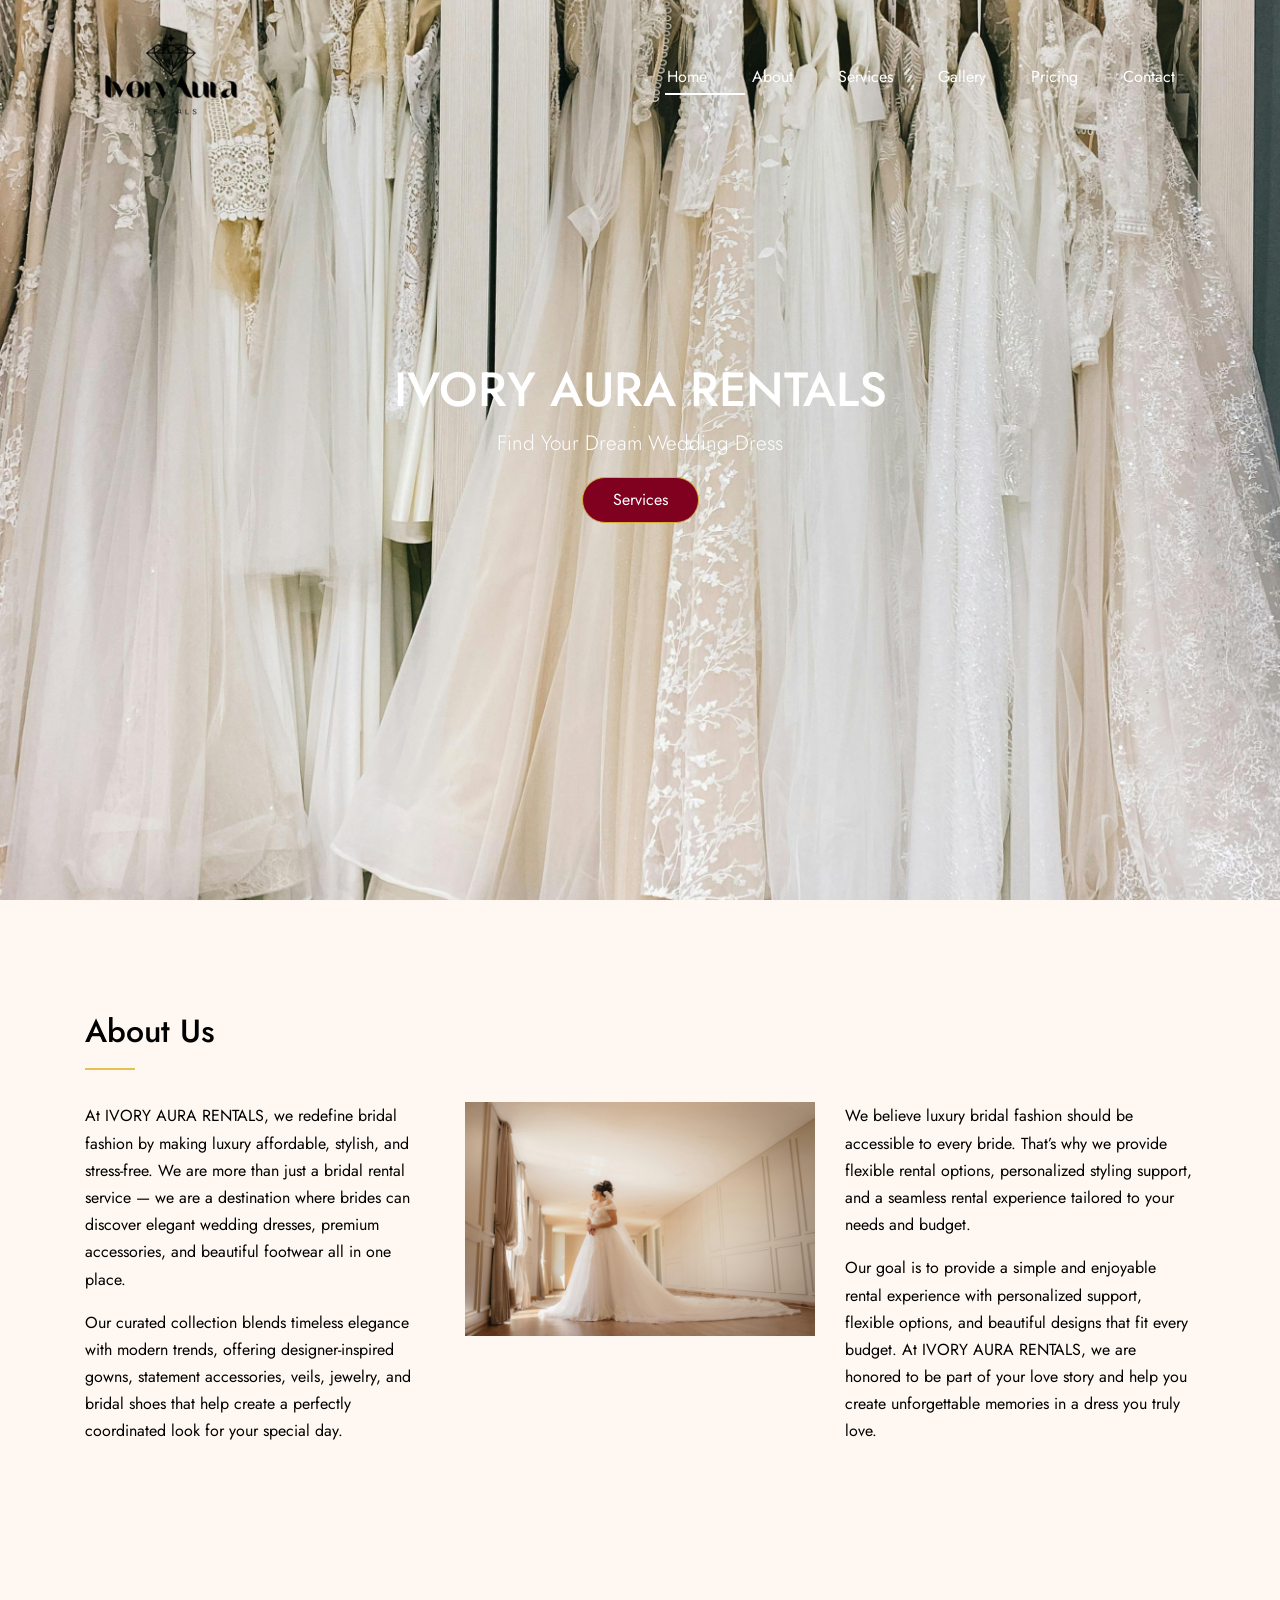
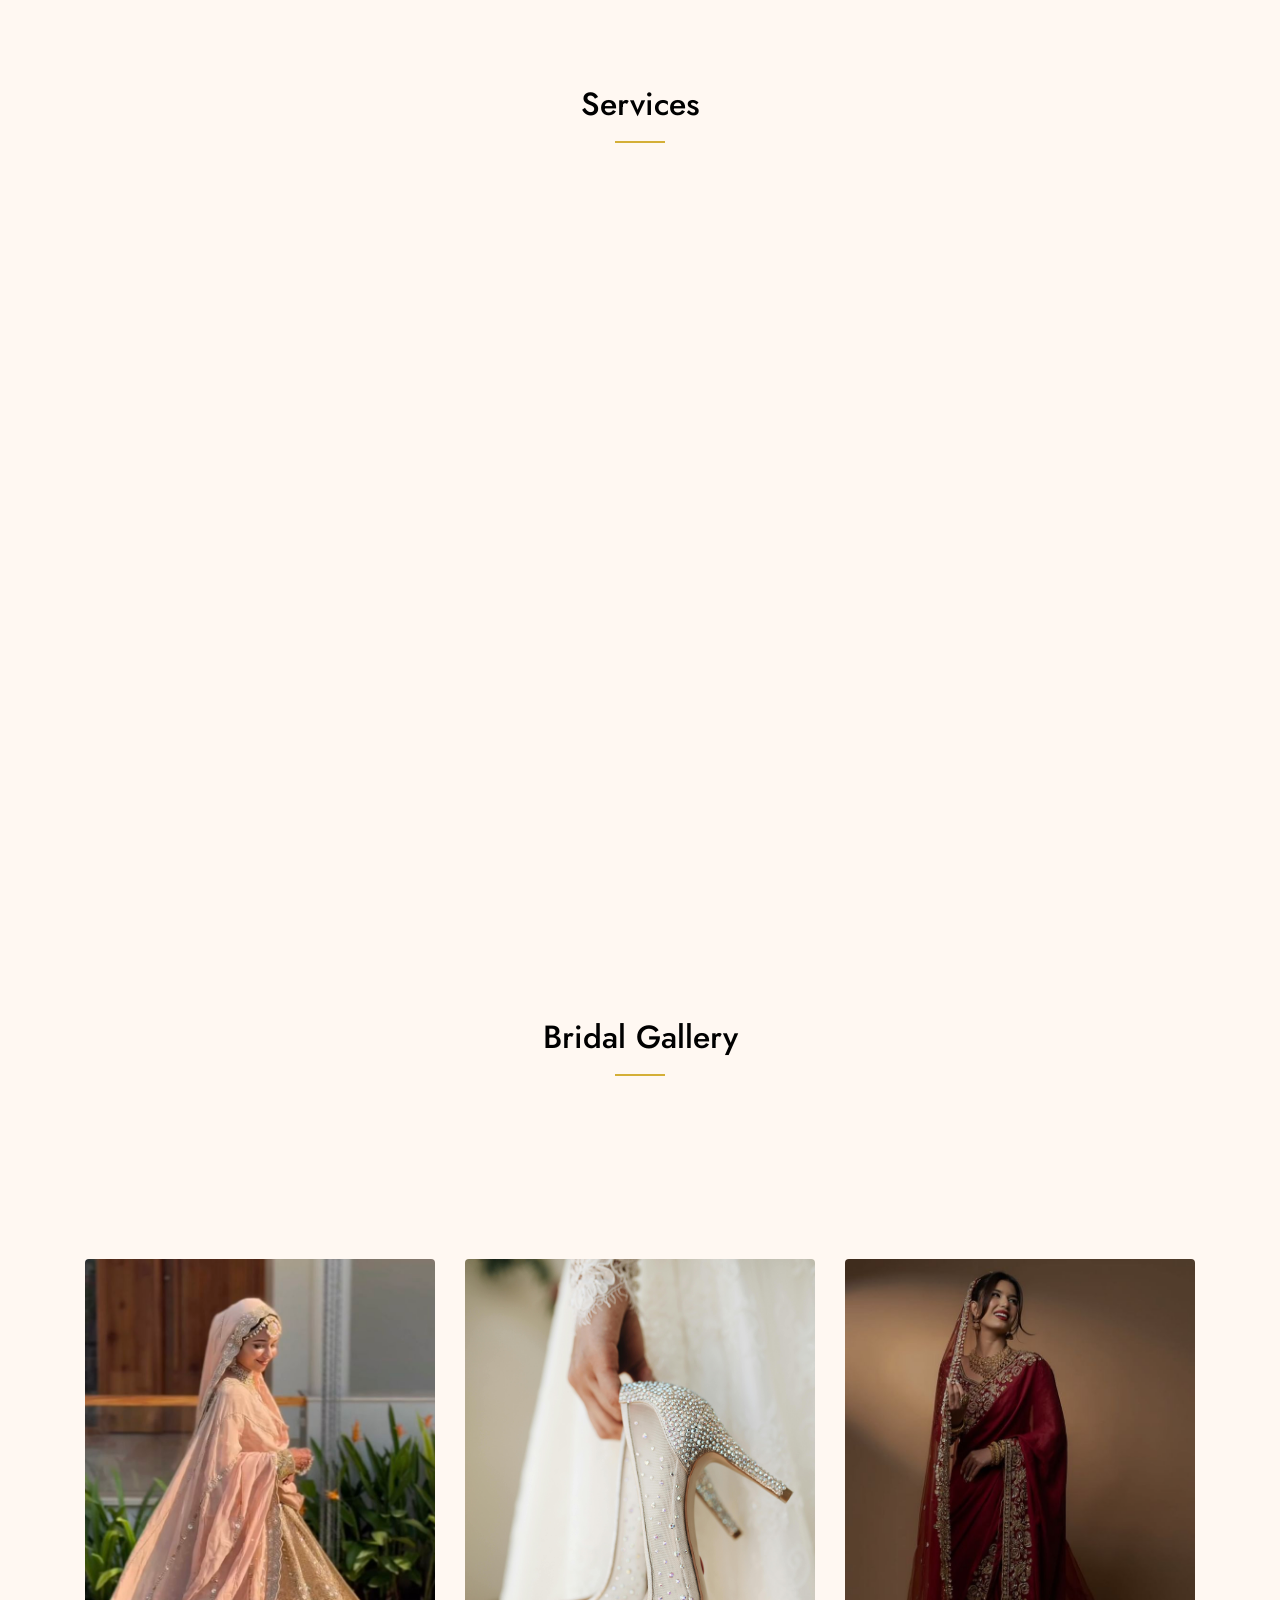
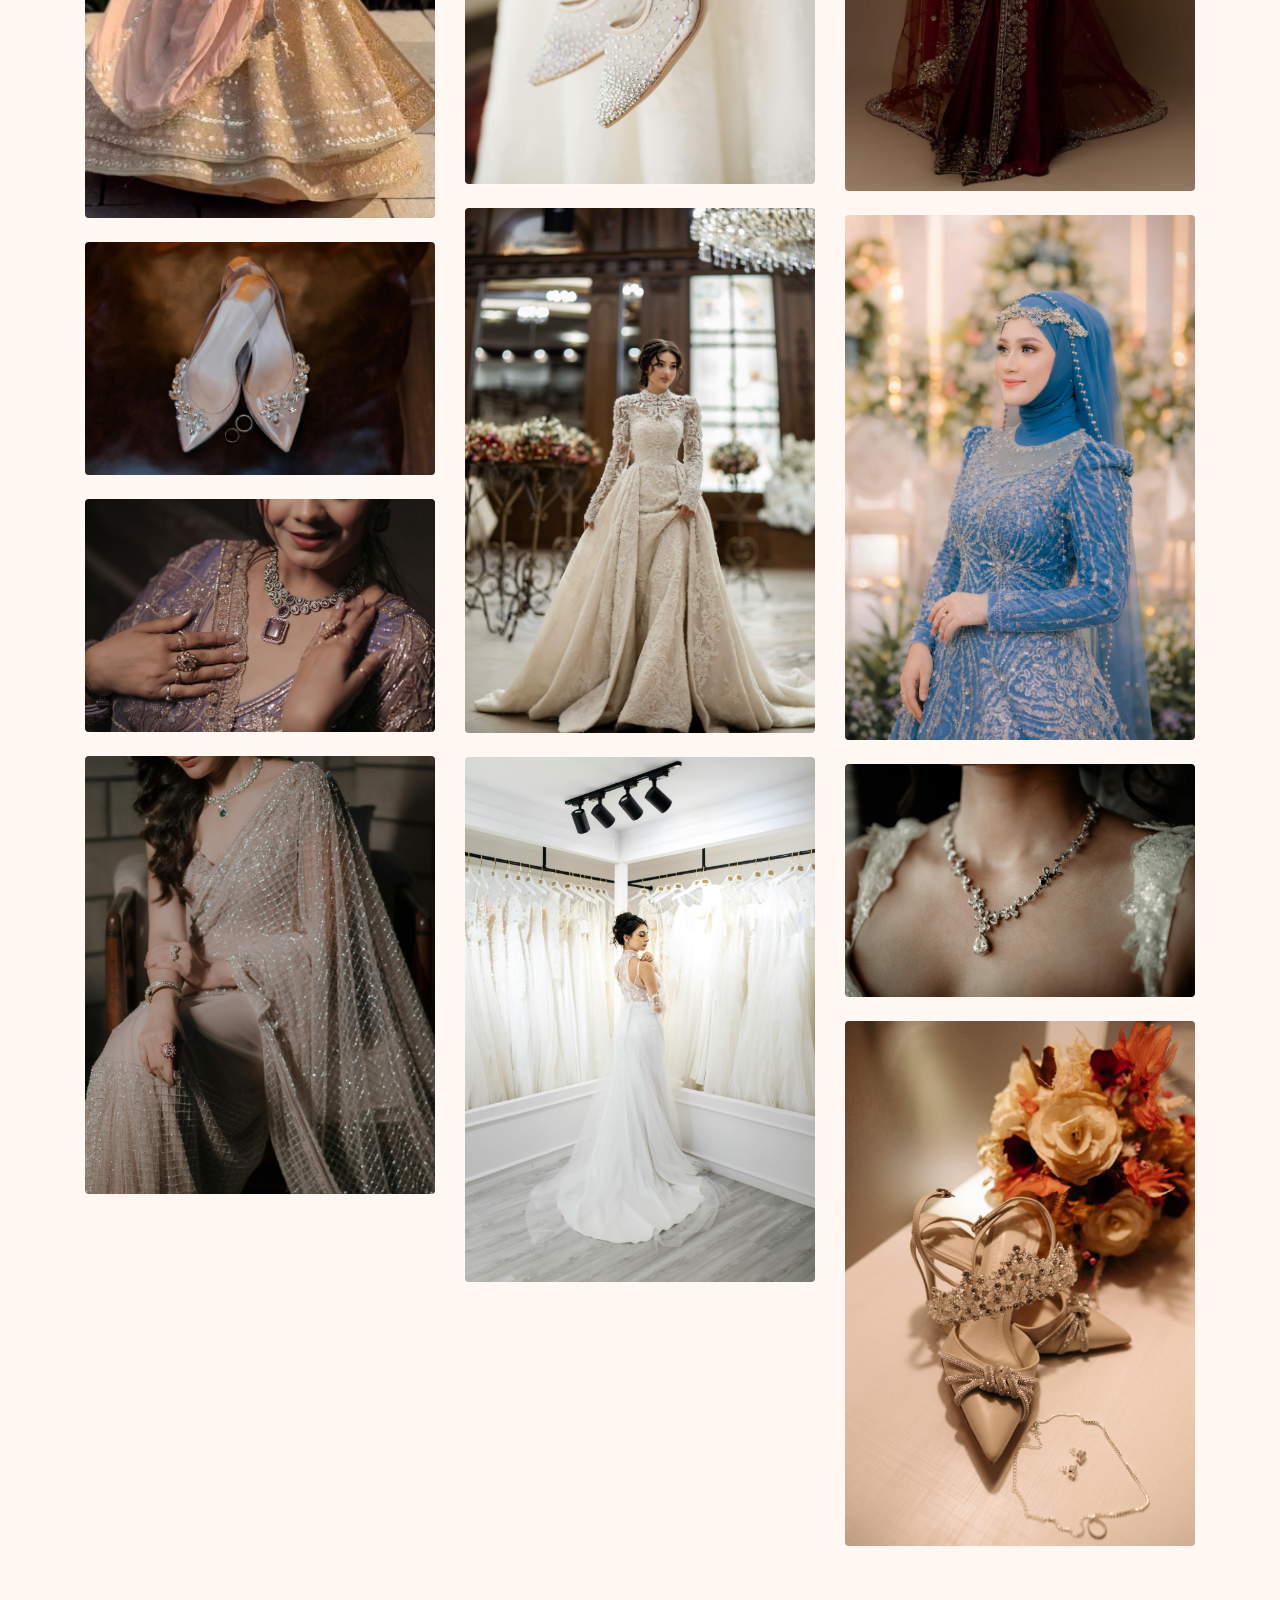
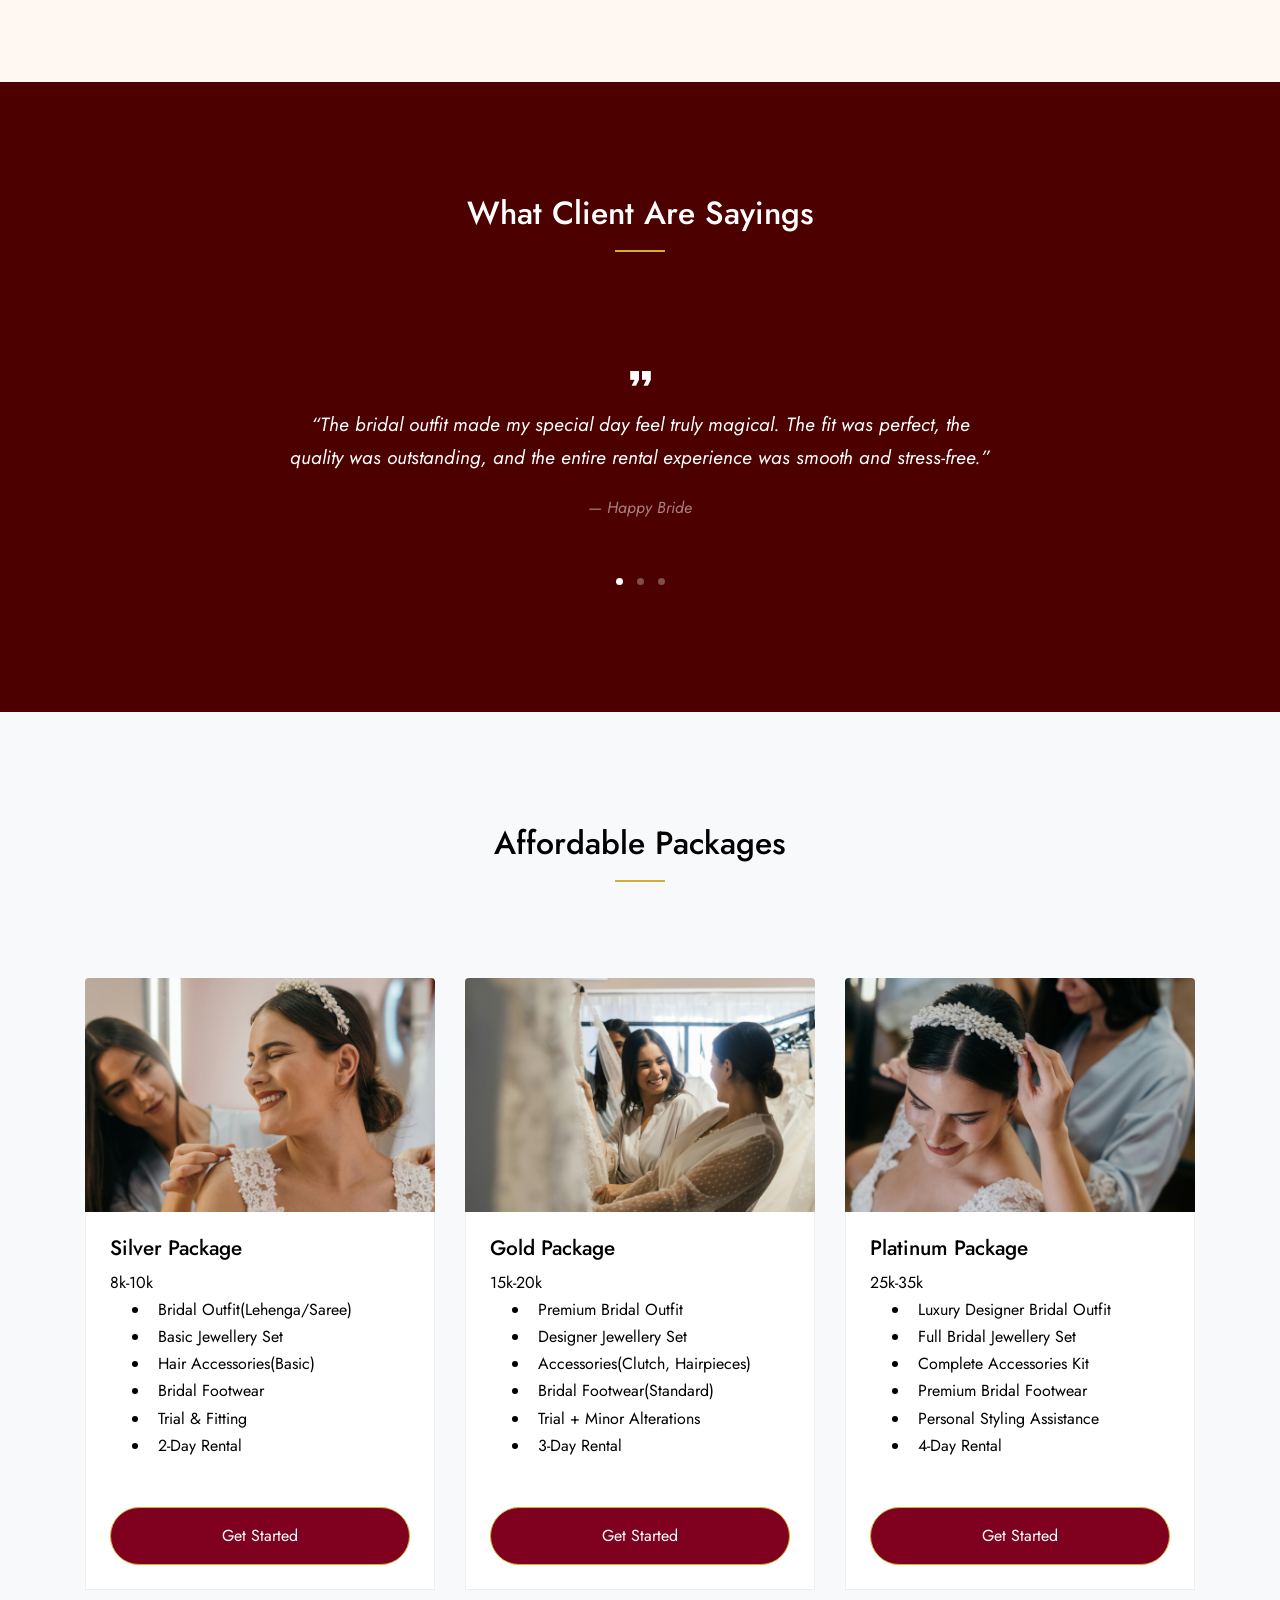
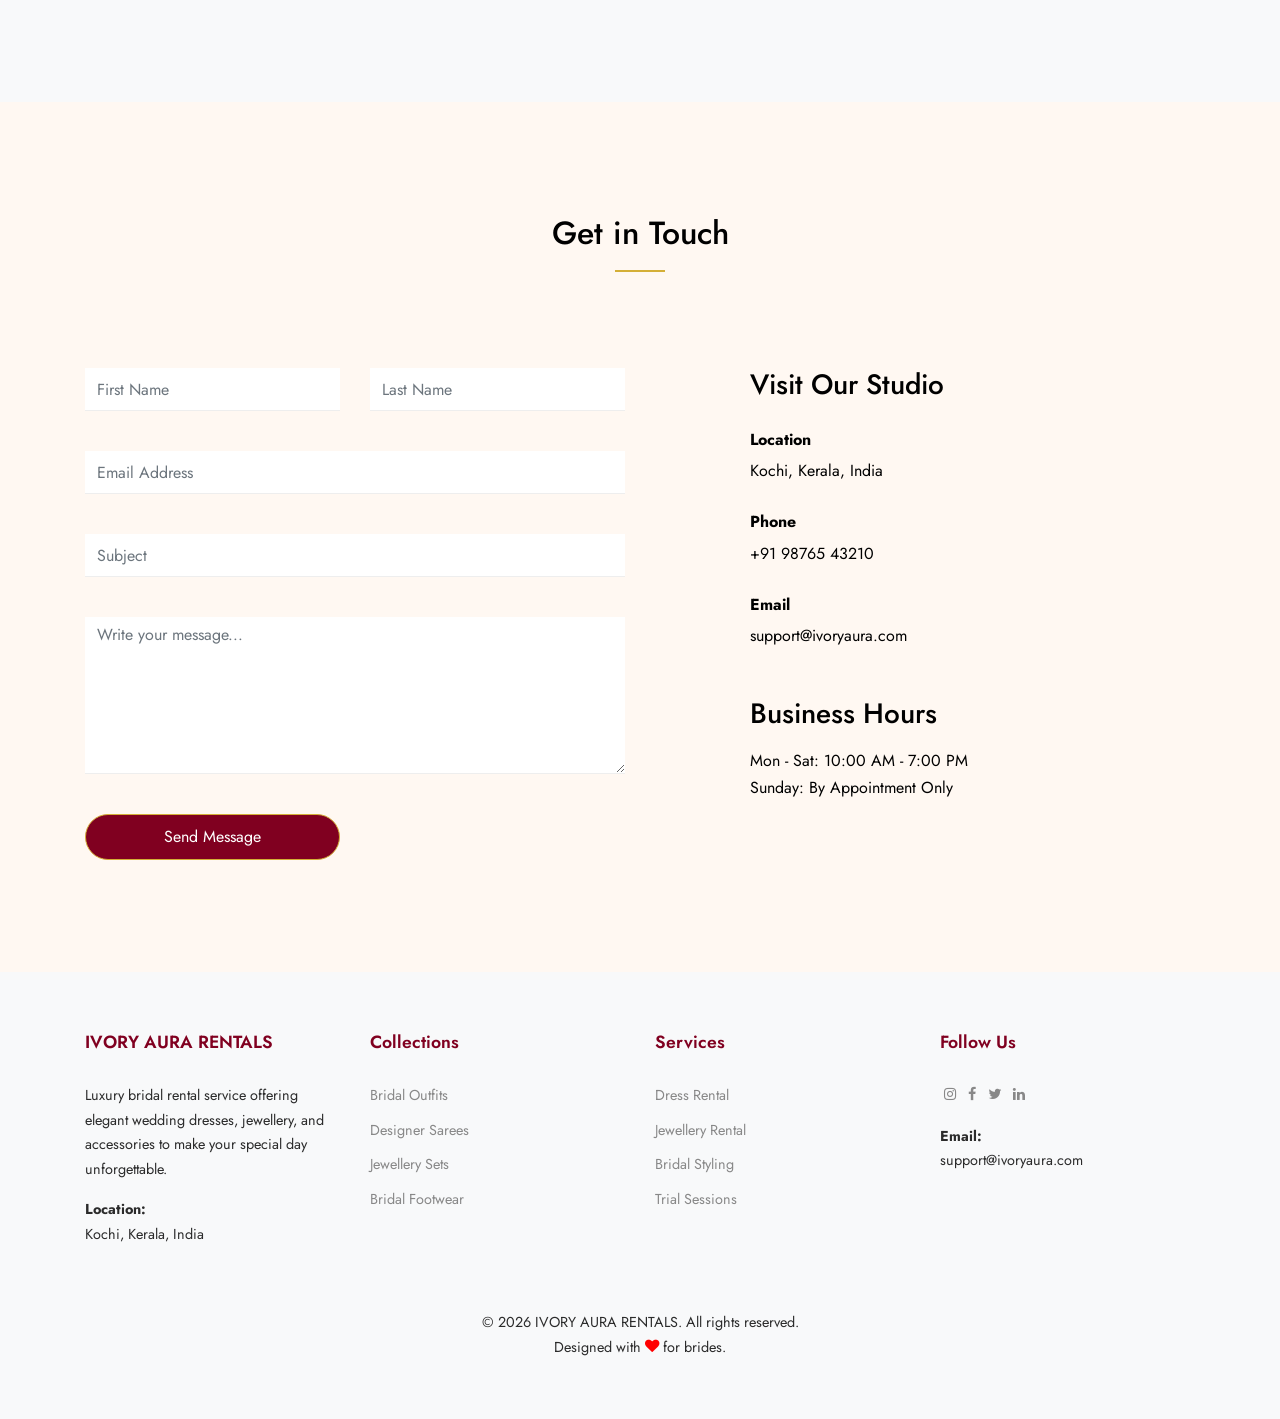
==== commit d18ada7b: "Update index.html" ====
--- a/index.html
+++ b/index.html
@@ -358,9 +358,9 @@
 
           <div class="col-md-6 mb-5 mb-lg-0 col-lg-4">
             <div class="blog_entry">
-              <a href="single.html"><img src="images/blog_1.jpg" alt="Image" class="img-fluid"></a>
+              <a href="#"><img src="images/blog_1.jpg" alt="Image" class="img-fluid"></a>
               <div class="p-4 bg-white">
-                <h3><a href="single.html">Silver Package</a></h3>
+                <h3><a href="#">Silver Package</a></h3>
               <span class="price"></span><span class="number">8k-10k</span>
                 <ul class="pricing-text mb-5">
                   <li><span class="fa fa-check mr-2"></span>Bridal Outfit(Lehenga/Saree)</li>
@@ -370,16 +370,16 @@
                   <li><span class="fa fa-check mr-2"></span>Trial & Fitting</li>
                   <li><span class="fa fa-check mr-2"></span>2-Day Rental</li>
                 </ul>
-                 <a href="single.html" class="btn btn-primary d-block px-2 py-3">Get Started</a>
+                 <a href="#`" class="btn btn-primary d-block px-2 py-3">Get Started</a>
               </div>
             </div>
           </div>
 
           <div class="col-md-6 mb-5 mb-lg-0 col-lg-4">
             <div class="blog_entry">
-              <a href="single.html"><img src="images/blog_2.jpg" alt="Image" class="img-fluid"></a>
+              <a href="#"><img src="images/blog_2.jpg" alt="Image" class="img-fluid"></a>
               <div class="p-4 bg-white">
-                <h3><a href="single.html">Gold Package</a></h3>
+                <h3><a href="#">Gold Package</a></h3>
                 <span class="price"></span><span class="number">15k-20k</span>
                  <ul class="pricing-text mb-5">
                   <li><span class="fa fa-check mr-2"></span>Premium Bridal Outfit</li>
@@ -389,16 +389,16 @@
                   <li><span class="fa fa-check mr-2"></span>Trial + Minor Alterations</span></li>
                    <li><span class="fa fa-check mr-2"></span>3-Day Rental</span></li>
                 </ul>
-                 <a href="single.html" class="btn btn-primary d-block px-2 py-3">Get Started</a>
+                 <a href="#" class="btn btn-primary d-block px-2 py-3">Get Started</a>
               </div>
             </div>
           </div>
 
           <div class="col-md-6 mb-5 mb-lg-0 col-lg-4">
             <div class="blog_entry">
-              <a href="single.html"><img src="images/blog_3.jpg" alt="Image" class="img-fluid"></a>
+              <a href="#"><img src="images/blog_3.jpg" alt="Image" class="img-fluid"></a>
               <div class="p-4 bg-white">
-                <h3><a href="single.html">Platinum Package</a></h3>
+                <h3><a href="#">Platinum Package</a></h3>
                 <span class="price"></span><span class="number">25k-35k</span>
                 
                 <ul class="pricing-text mb-5">
@@ -409,7 +409,7 @@
                   <li><span class="fa fa-check mr-2"></span>Personal Styling Assistance</li>
                   <li><span class="fa fa-check mr-2"></span>4-Day Rental</li>
                 </ul>
-            <a href="single.html" class="btn btn-primary d-block px-2 py-3">Get Started</a>
+            <a href="#" class="btn btn-primary d-block px-2 py-3">Get Started</a>
                 
               </div>
             </div>
@@ -594,4 +594,4 @@
   
   <script src="js/main.js"></script>
   </body>
-</html>+</html>
